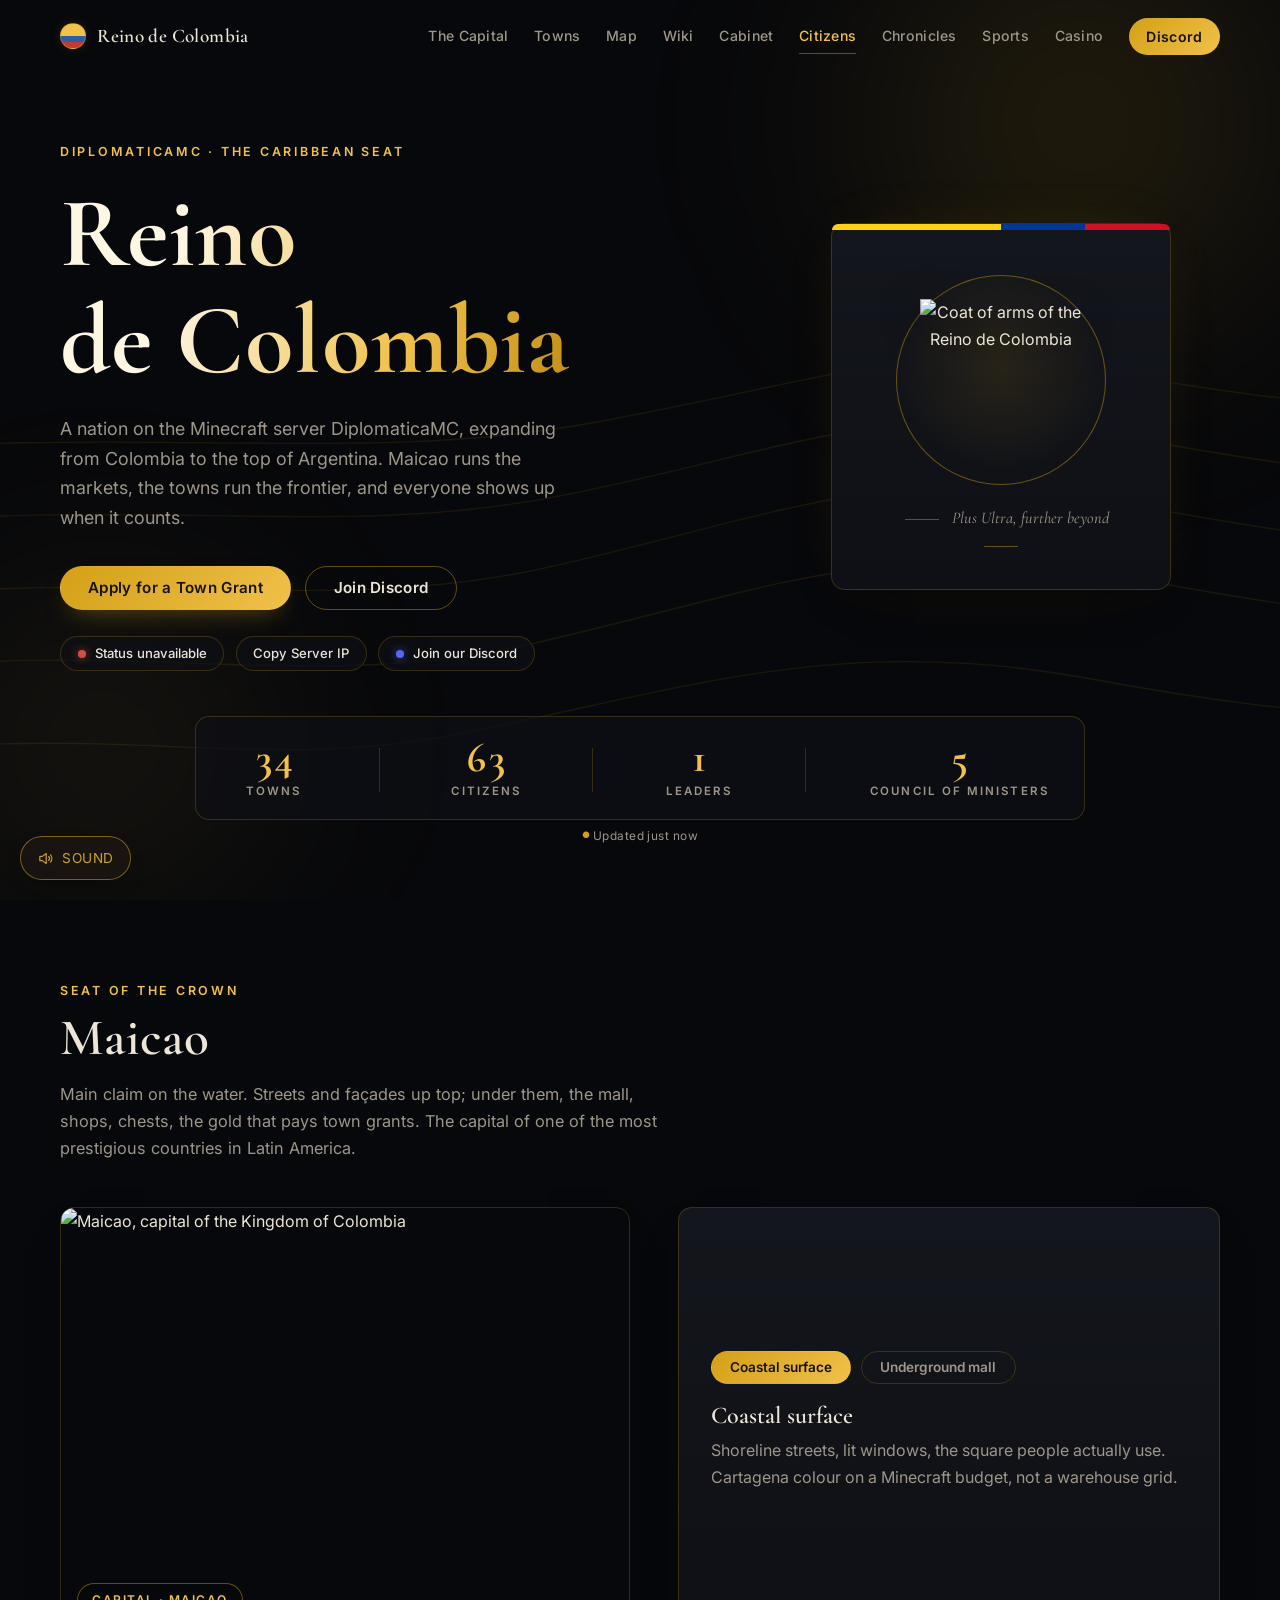
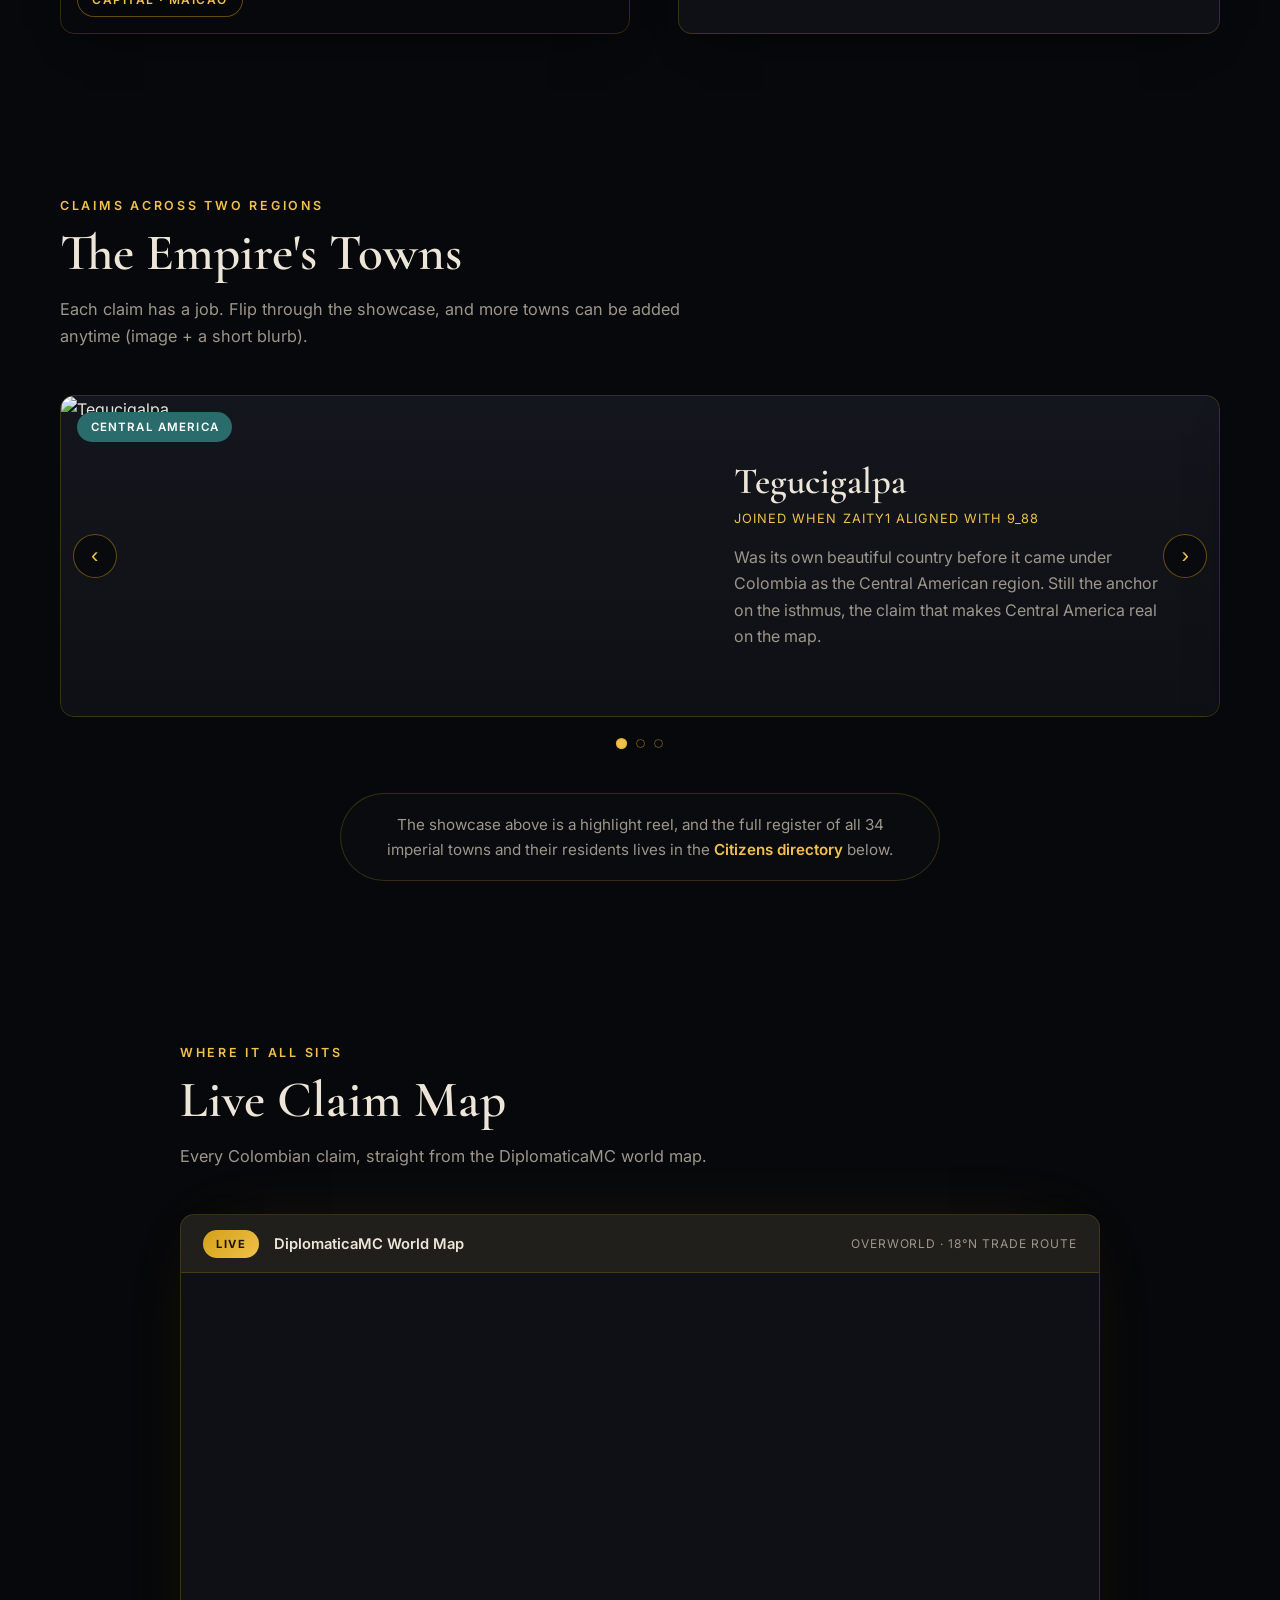
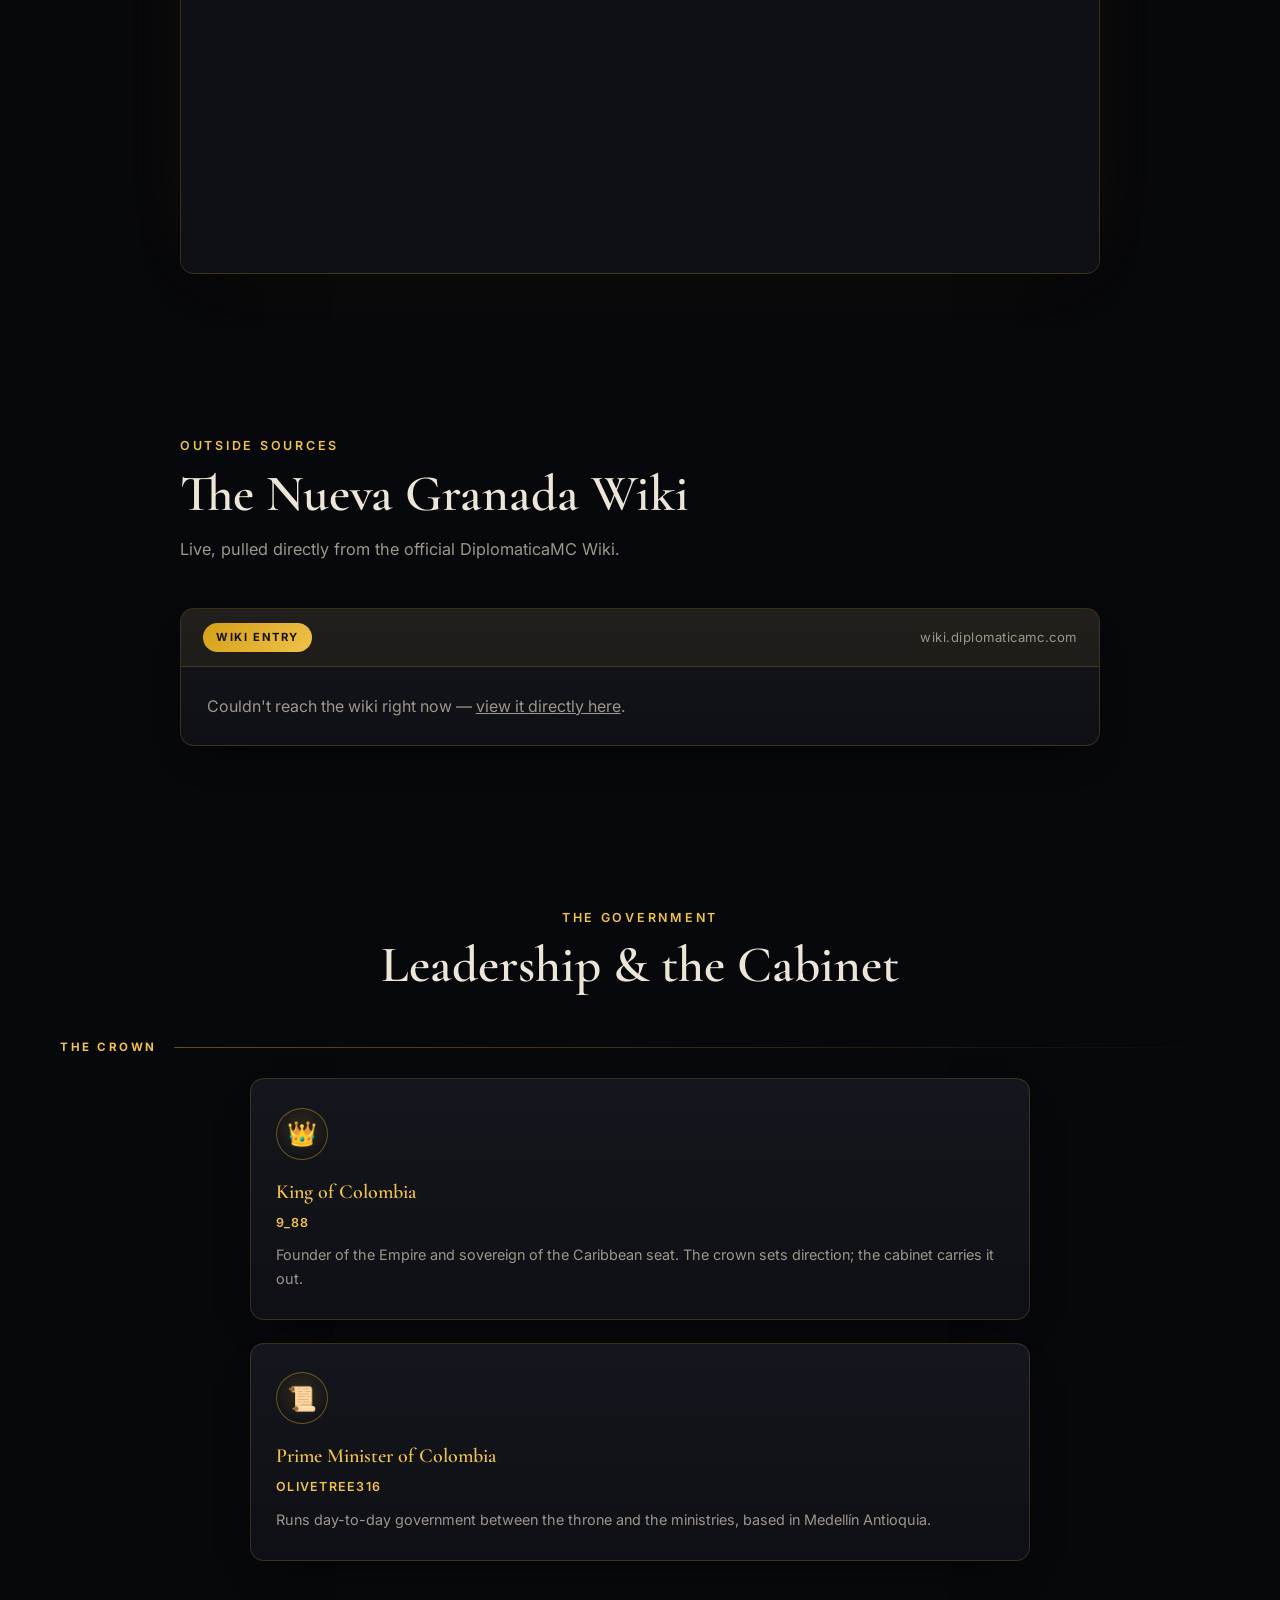
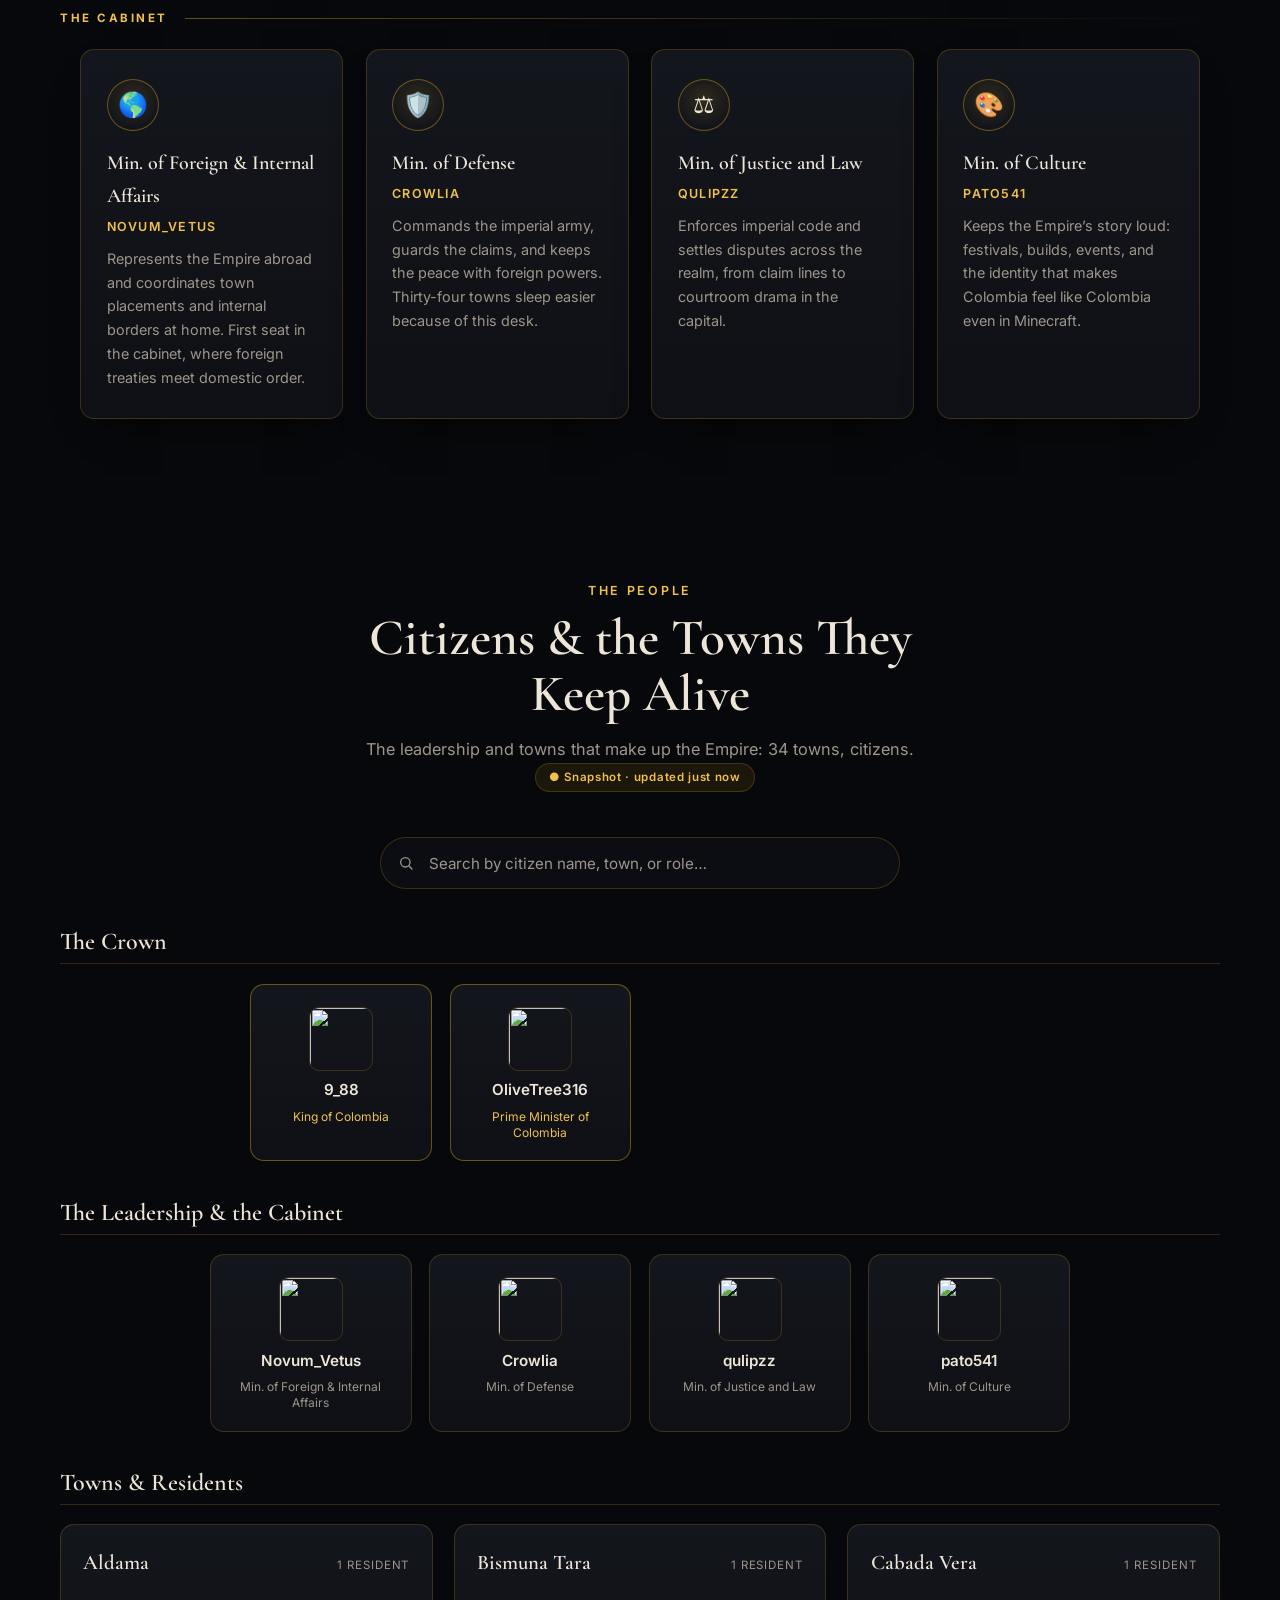
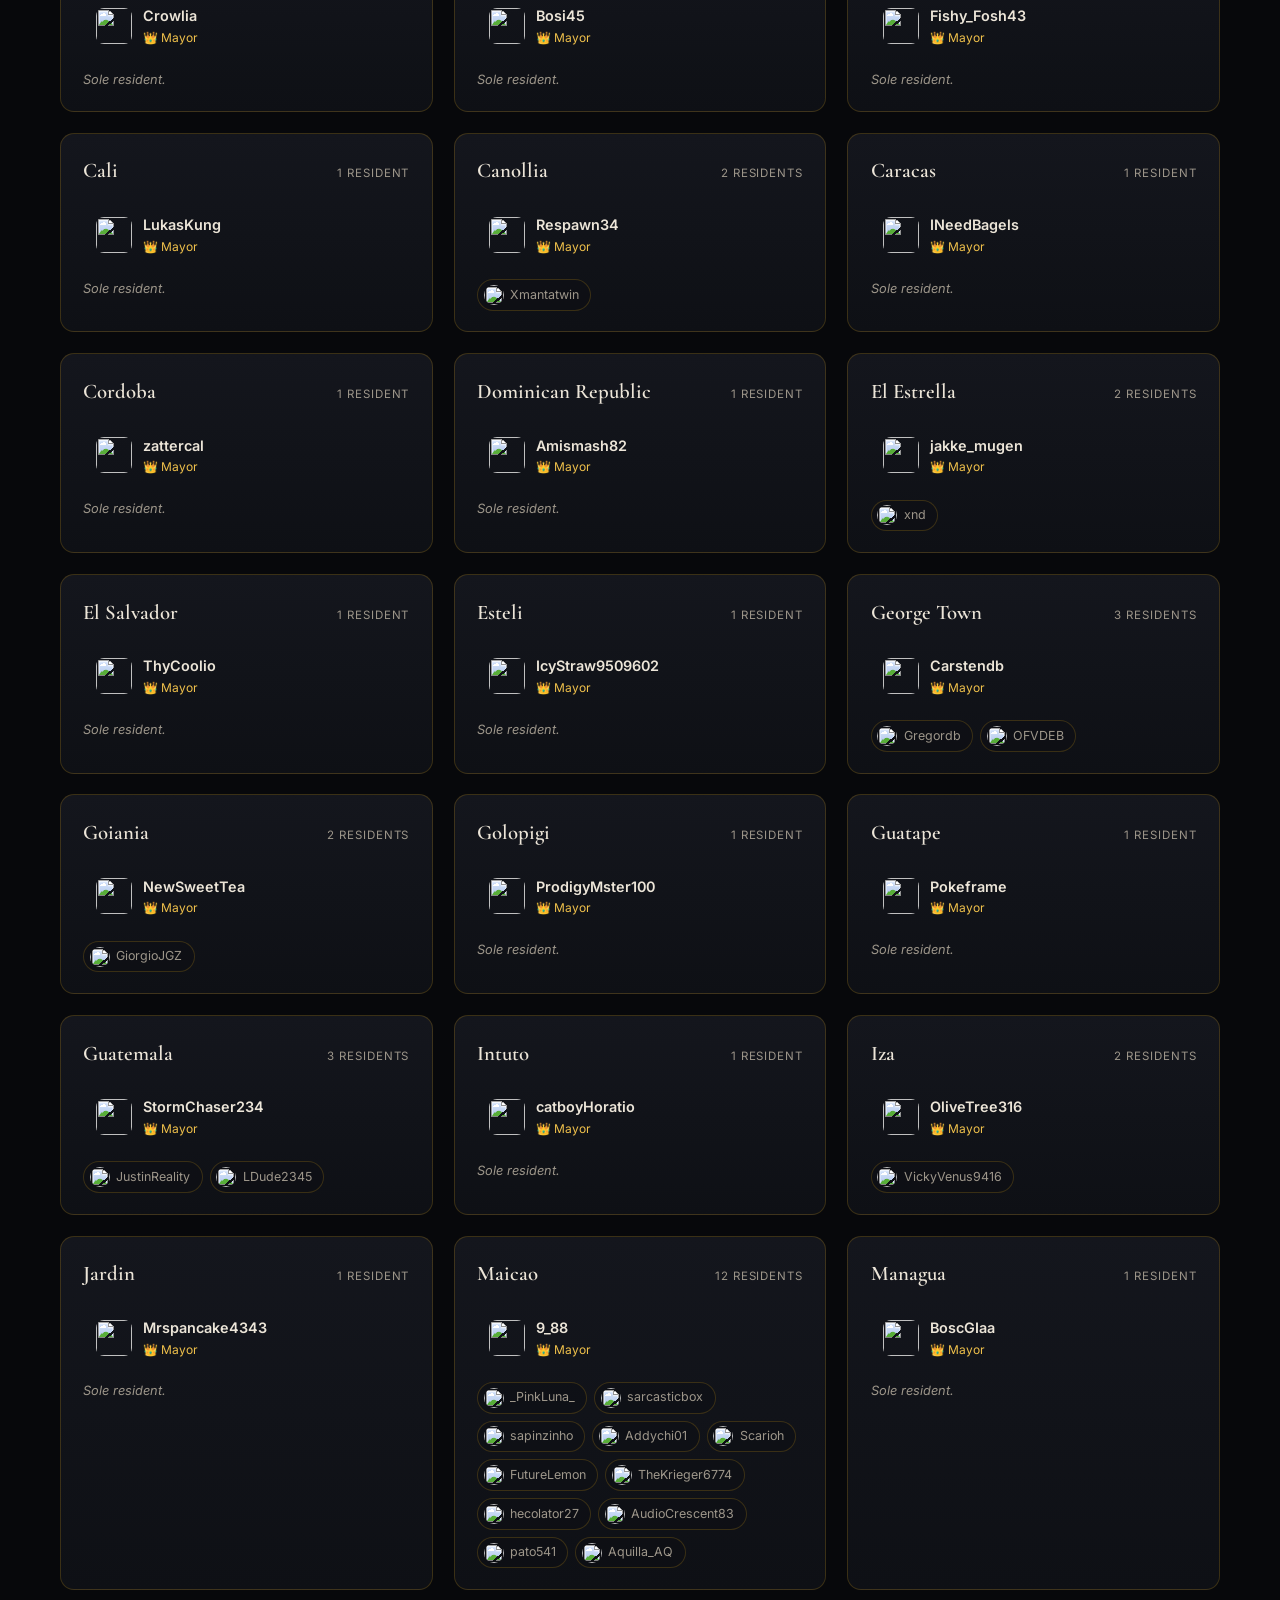
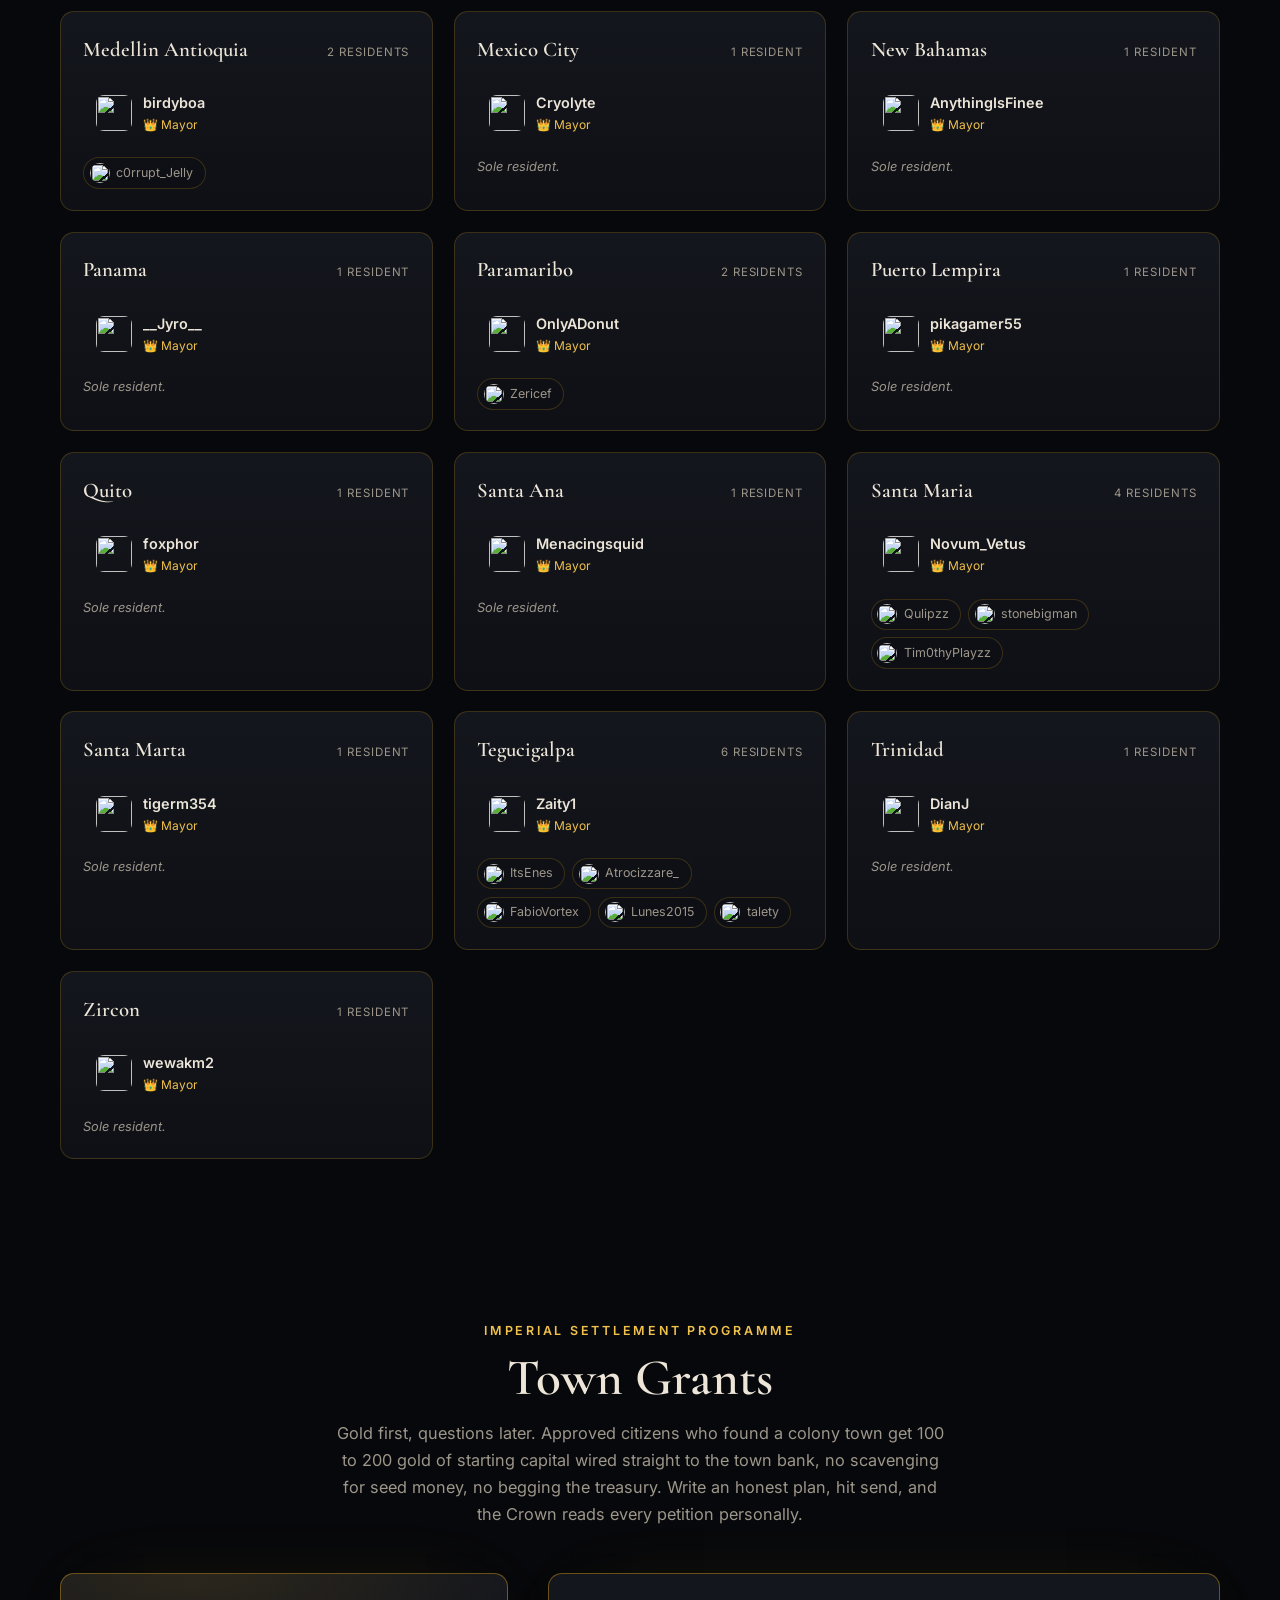
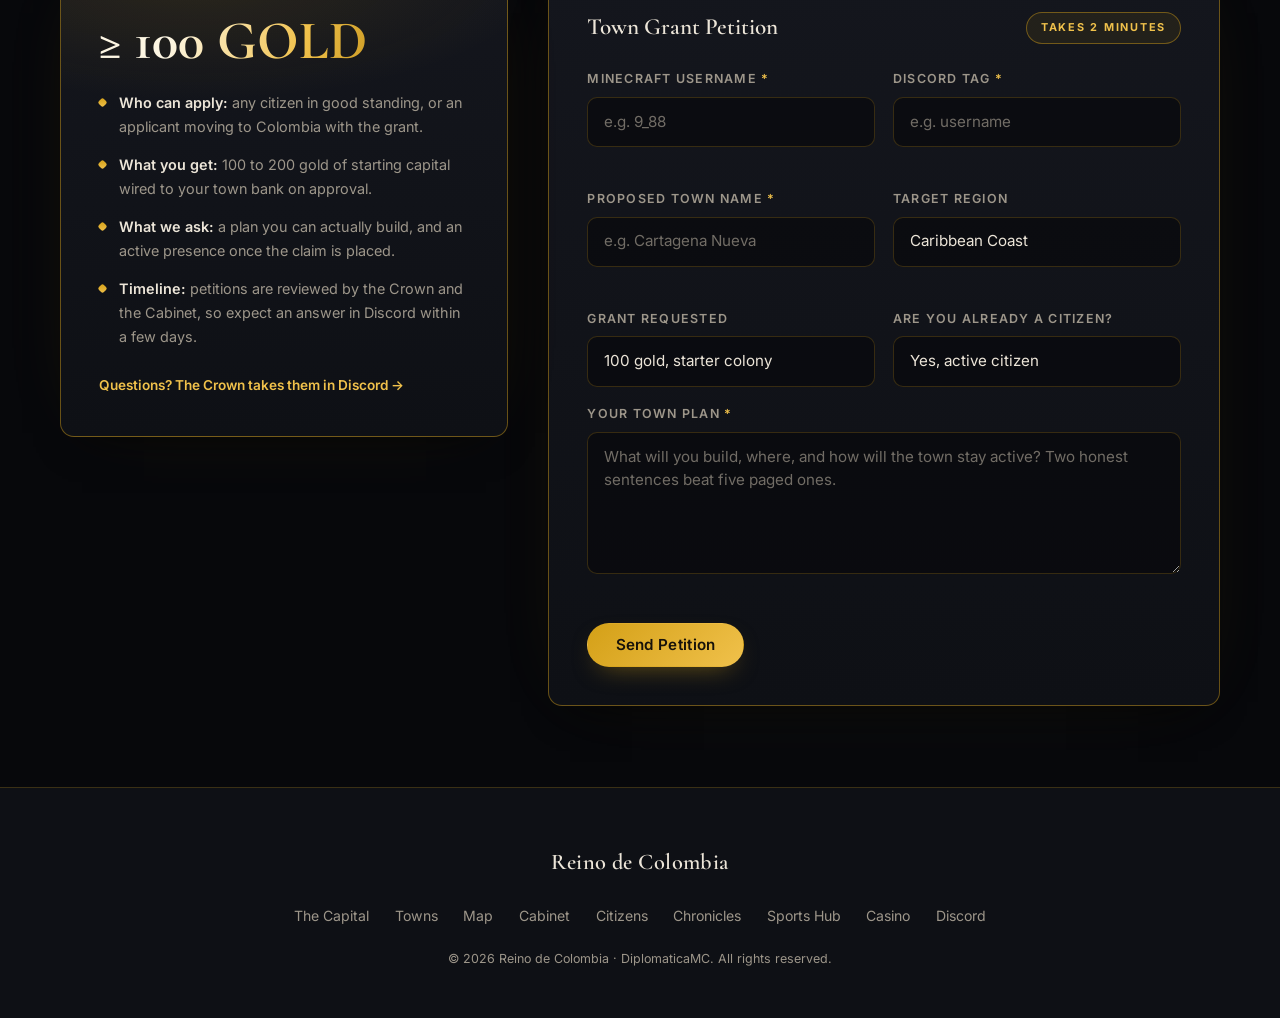
==== index.html @ bb18b2ba "Merge pull request #1 from ueqqq/fix-live-data-sync-d4ce4 Fix live data sync d4ce4" ====
<!DOCTYPE html>
<html lang="en">
<head>
  <meta charset="UTF-8">
  <meta name="viewport" content="width=device-width, initial-scale=1.0">
  <title>Reino de Colombia | DiplomaticaMC</title>
  <meta name="description" content="Reino de Colombia on DiplomaticaMC. Capital at Maicao. Expanding from Colombia to the top of Argentina. Built by people who actually log on.">

  <!-- Link preview: Open Graph + Twitter -->
  <meta property="og:title" content="Reino de Colombia | DiplomaticaMC">
  <meta property="og:description" content="Reino de Colombia on DiplomaticaMC. Capital at Maicao. Expanding from Colombia to the top of Argentina. Built by people who actually log on.">
  <meta property="og:type" content="website">
  <!-- og:url is intentionally absent: Discord caches link previews keyed on this URL,
       so the previous (bad) preview stuck even after the description was fixed.
       Dropping it and adding a cache-buster below forces a fresh fetch. -->
  <meta property="og:image" content="https://colombiadmc.site/assets/escudo.png?v=20261014">
  <meta property="og:image:alt" content="Flag and coat of arms of Colombia">
  <meta property="og:site_name" content="Reino de Colombia">
  <meta name="twitter:card" content="summary_large_image">
  <meta name="twitter:title" content="Reino de Colombia | DiplomaticaMC">
  <meta name="twitter:description" content="Reino de Colombia on DiplomaticaMC. Capital at Maicao. Expanding from Colombia to the top of Argentina. Built by people who actually log on.">
  <meta name="twitter:image" content="https://colombiadmc.site/assets/escudo.png?v=20261014">
  <meta name="twitter:image:alt" content="Flag and coat of arms of Colombia">

  <!-- Robots meta with max-image-preview lets crawlers keep the large preview fresh -->
  <meta name="robots" content="index, follow, max-image-preview:large">

  <!-- Fonts: elegant serif for headings, clean sans for body -->
  <link rel="preconnect" href="https://fonts.googleapis.com">
  <link rel="preconnect" href="https://fonts.gstatic.com" crossorigin>
  <link href="https://fonts.googleapis.com/css2?family=Cormorant+Garamond:wght@500;600;700&family=Inter:wght@400;500;600&display=swap" rel="stylesheet">

  <link rel="stylesheet" href="css/main.css">

  <!-- Favicon (same mark as every other page of the site) -->
  <link rel="icon" type="image/x-icon" href="85a75eff-17b3-45b3-9636-bbbb34f43c23-removebg-preview.png">
  <link rel="apple-touch-icon" href="85a75eff-17b3-45b3-9636-bbbb34f43c23-removebg-preview.png">
  <script src="/assets/js/sound-system.js"></script>
</head>
<body class="page-home">

  <!-- Skip link: keyboard users first -->
  <a class="skip-link" href="#hero">Skip to content</a>

  <!-- Top nav (minimal shell now, completed with the rest of the build) -->
  <header class="site-header" id="siteHeader">
    <div class="container header-inner">
      <a class="brand" href="./">
        <span class="brand-crest" aria-hidden="true"></span>
        <span class="brand-name">Reino de&nbsp;Colombia</span>
      </a>
      <nav class="site-nav" id="siteNav" aria-label="Primary">
        <a href="#capital">The Capital</a>
        <a href="#towns">Towns</a>
        <a href="#map">Map</a>
        <a href="#wiki">Wiki</a>
        <a href="#cabinet">Cabinet</a>
        <a href="#citizens">Citizens</a>
        <a href="history.html">Chronicles</a>
        <a href="sports.html">Sports</a>
        <a href="casino.html">Casino</a>
        <a class="nav-pill" href="https://discord.gg/YUyHgnpXwj" target="_blank" rel="noopener">Discord</a>
      </nav>
      <button class="nav-toggle" id="navToggle" aria-label="Toggle menu" aria-controls="siteNav" aria-expanded="false">
        <span></span><span></span><span></span>
      </button>
    </div>
  </header>
  <div class="nav-scrim" id="navScrim" aria-hidden="true"></div>

  <main>

    <!-- ============================================================
         1. HERO
         Nation name, tagline, live stats, calls to action, crest.
         Stats come from data/live.json (roster sync) and fall back
         to data/roster.snapshot.json, never "0", never endless
         "loading…".
         ============================================================ -->
    <section class="hero" id="hero">
      <!-- Atmosphere layers: gold light + faint Andean contour lines -->
      <div class="hero-atmos" aria-hidden="true">
        <div class="glow glow-a"></div>
        <div class="glow glow-b"></div>
        <svg class="contours" viewBox="0 0 1440 810" preserveAspectRatio="xMidYMax slice" fill="none">
          <path d="M-40 690C220 640 360 700 560 660s340-90 560-50 300 40 400 10"/>
          <path d="M-40 620C200 560 400 630 620 580s320-100 540-60 280 44 380 20"/>
          <path d="M-40 550C240 500 420 560 640 510s300-96 520-56 260 40 360 18"/>
          <path d="M-40 480C260 440 440 490 660 444s290-88 500-50 250 36 340 16"/>
          <path d="M-40 410C280 380 460 420 680 380s280-76 480-42 240 30 320 14"/>
        </svg>
      </div>

      <div class="container hero-grid">
        <div class="hero-copy reveal is-in">
          <p class="kicker hero-item hero-item-kicker">DiplomaticaMC &middot; The Caribbean Seat</p>
          <h1 class="hero-title hero-item hero-item-title">Reino de&nbsp;Colombia</h1>
          <p class="hero-tagline hero-item hero-item-tagline">
            A nation on the Minecraft server DiplomaticaMC, expanding from
            Colombia to the top of Argentina. Maicao runs the markets,
            the towns run the frontier, and everyone shows up when it counts.
          </p>

          <div class="hero-actions hero-item hero-item-actions">
            <a class="btn btn-gold" href="#grants">Apply for a Town Grant</a>
            <a class="btn btn-ghost" href="https://discord.gg/YUyHgnpXwj"
               target="_blank" rel="noopener">Join Discord</a>
          </div>

          <!-- Live status bar: server, copy IP, Discord -->
          <div class="live-bar hero-item hero-item-livebar reveal is-in" aria-label="Live server status">
            <span class="status-pill">
              <span class="status-dot" id="serverStatusDot"></span>
              <span id="serverStatusText">Checking server status&hellip;</span>
            </span>
            <button class="copy-ip-btn" id="copyIpBtn" type="button"
                    aria-label="Copy server IP to clipboard">
              <span id="copyIpLabel">Copy Server IP</span>
            </button>
            <a class="status-pill" href="https://discord.gg/YUyHgnpXwj"
               target="_blank" rel="noopener">
              <span class="status-dot discord"></span>
              <span id="discordStatusText">Loading Discord&hellip;</span>
            </a>
          </div>
        </div>

        <!-- Crest panel: flag band + full coat of arms -->
        <div class="crest-panel hero-item hero-item-crest reveal is-in" aria-label="Flag and coat of arms of Colombia">
          <div class="flag-band" aria-hidden="true">
            <span class="flag-yellow"></span>
            <span class="flag-blue"></span>
            <span class="flag-red"></span>
          </div>
          <div class="crest-frame">
            <img class="crest-img"
                 src="assets/escudo.png"
                 alt="Coat of arms of the Reino de Colombia"
                 width="260" height="260"
                 onerror="this.onerror=null;this.src='https://upload.wikimedia.org/wikipedia/commons/6/69/Coat_of_arms_of_Colombia.svg'">
          </div>
          <p class="crest-caption">Plus Ultra, further beyond</p>
        </div>
      </div>

      <!-- Live stats strip -->
      <div class="container">
        <div class="stat-strip hero-item hero-item-stats reveal is-in" data-live-stats aria-live="polite">
          <div class="stat">
            <span class="stat-value" data-stat="towns"></span>
            <span class="stat-label">Towns</span>
          </div>
          <div class="stat-divider" aria-hidden="true"></div>
          <div class="stat">
            <span class="stat-value" data-stat="citizens"></span>
            <span class="stat-label">Citizens</span>
          </div>
          <div class="stat-divider" aria-hidden="true"></div>
          <div class="stat">
            <span class="stat-value" data-stat="leaders">2</span>
            <span class="stat-label">Leaders</span>
          </div>
          <div class="stat-divider" aria-hidden="true"></div>
          <div class="stat">
            <span class="stat-value" data-stat="council">5</span>
            <span class="stat-label">Council of Ministers</span>
          </div>
          <p class="stat-updated" data-stat-updated></p>
        </div>
      </div>
    </section>

    <!-- ============================================================
         2. THE CAPITAL: Maicao, split feature panel
         ============================================================ -->
    <section class="section capital-section reveal" id="capital">
      <div class="container">
        <div class="section-head">
          <p class="kicker">Seat of the Crown</p>
          <h2 class="section-title">Maicao</h2>
          <p class="section-desc">
            Main claim on the water. Streets and fa&ccedil;ades up top; under them,
            the mall, shops, chests, the gold that pays town grants. The
            capital of one of the most prestigious countries in Latin America.
          </p>
        </div>

        <div class="capital-split">
          <figure class="capital-media">
            <img src="2026-05-23_17.30.55.webp" loading="lazy" decoding="async"
                 alt="Maicao, capital of the Kingdom of Colombia">
            <figcaption class="capital-badge">Capital &middot; Maicao</figcaption>
          </figure>

          <div class="capital-body">
            <div class="district-tabs" role="tablist" aria-label="Maicao districts">
              <button type="button" class="district-tab active" data-panel="coast" role="tab" aria-selected="true">Coastal surface</button>
              <button type="button" class="district-tab" data-panel="mall" role="tab" aria-selected="false">Underground mall</button>
            </div>
            <div id="panel-coast" class="district-panel active">
              <h3>Coastal surface</h3>
              <p>Shoreline streets, lit windows, the square people actually use. Cartagena colour on a Minecraft budget, not a warehouse grid.</p>
            </div>
            <div id="panel-mall" class="district-panel">
              <h3>Underground mall</h3>
              <p>Down the stairs: player shops and storage. Rare gear, daily trade, and the treasury that keeps the Empire running.</p>
            </div>
          </div>
        </div>
      </div>
    </section>

    <!-- ============================================================
         3. TOWNS: brochure carousel + featured town cards
         ============================================================ -->
    <section class="section towns-section reveal" id="towns">
      <div class="container">
        <div class="section-head">
          <p class="kicker">Claims Across Two Regions</p>
          <h2 class="section-title">The Empire's Towns</h2>
          <p class="section-desc">Each claim has a job. Flip through the showcase, and more towns can be added anytime (image + a short blurb).</p>
        </div>

        <div class="brochure" id="townBrochure" tabindex="0" aria-label="Town showcase carousel">
          <button type="button" class="brochure-nav brochure-prev" id="brochurePrev" aria-label="Previous town">&#8249;</button>
          <div class="brochure-viewport">
            <div class="brochure-track" id="brochureTrack">
              <!-- ADD A TOWN: copy one <article class="brochure-slide"> block, change image src, tag, title, meta, paragraph. Add a matching dot button below. -->
              <article class="brochure-slide" data-town="tegucigalpa">
                <div class="brochure-shot">
                  <img src="2026-07-03_20.59.29.webp" alt="Tegucigalpa" loading="lazy" decoding="async">
                  <span class="brochure-tag tag-central">Central America</span>
                </div>
                <div class="brochure-copy">
                  <h3>Tegucigalpa</h3>
                  <p class="brochure-meta">Joined when Zaity1 aligned with 9_88</p>
                  <p>Was its own beautiful country before it came under Colombia as the Central American region. Still the anchor on the isthmus, the claim that makes Central America real on the map.</p>
                </div>
              </article>

              <article class="brochure-slide" data-town="salento">
                <div class="brochure-shot">
                  <img src="2026-07-03_21.15.17.webp" alt="Salento" loading="lazy" decoding="async">
                  <span class="brochure-tag tag-colombia">Colombian Region</span>
                </div>
                <div class="brochure-copy">
                  <h3>Salento</h3>
                  <p class="brochure-meta">Inland &middot; wax-palm country energy</p>
                  <p>Bright fa&ccedil;ades, timber trim, the Cocora mood without the tourist bus. Built to be looked at, screenshot bait on purpose.</p>
                </div>
              </article>

              <article class="brochure-slide" data-town="new-bahamas">
                <div class="brochure-shot">
                  <img src="image_2026-09-13_014300746.png" alt="New Bahamas" loading="lazy" decoding="async">
                  <span class="brochure-tag tag-caribbean">Caribbean</span>
                </div>
                <div class="brochure-copy">
                  <h3>New Bahamas</h3>
                  <p class="brochure-meta">Caribbean island town made by 9_88 before he moved to Colombia</p>
                  <p>A Caribbean island that represents its region beautifully, a port town with British colonial architecture, just like the real Bahamas.</p>
                </div>
              </article>
            </div>
          </div>
          <button type="button" class="brochure-nav brochure-next" id="brochureNext" aria-label="Next town">&#8250;</button>
        </div>

        <div class="brochure-dots" id="brochureDots" role="tablist" aria-label="Town slides">
          <button type="button" class="brochure-dot active" data-i="0" aria-label="Tegucigalpa"></button>
          <button type="button" class="brochure-dot" data-i="1" aria-label="Salento"></button>
          <button type="button" class="brochure-dot" data-i="2" aria-label="New Bahamas"></button>
        </div>

        <!-- One classy bridge into the full directory (small card grid removed) -->
        <p class="towns-footnote">
          The showcase above is a highlight reel, and the full register of all
          <span data-stat="towns"></span> imperial towns and their residents
          lives in the <a href="#citizens">Citizens directory</a> below.
        </p>
      </div>
    </section>

    <!-- ============================================================
         4. LIVE CLAIM MAP
         ============================================================ -->
    <section class="section map-section reveal" id="map">
      <div class="container narrow">
        <div class="section-head">
          <p class="kicker">Where It All Sits</p>
          <h2 class="section-title">Live Claim Map</h2>
          <p class="section-desc">Every Colombian claim, straight from the DiplomaticaMC world map.</p>
        </div>
        <div class="map-frame">
          <div class="map-frame-head">
            <span class="wtag">Live</span>
            <span class="map-frame-title">DiplomaticaMC World Map</span>
            <span class="map-frame-coords">Overworld &middot; 18&deg;N trade route</span>
          </div>
          <div class="map-box">
            <iframe src="https://map.diplomaticamc.com/?worldname=minecraft_overworld&amp;mapname=surface&amp;zoom=1&amp;x=-17560&amp;z=-2824"
                    width="100%" height="600" frameborder="0" loading="lazy" allowfullscreen
                    title="Interactive claim map"></iframe>
          </div>
        </div>
      </div>
    </section>

    <!-- ============================================================
         5. WIDGET: official DMC wiki entry (loads on scroll)
         ============================================================ -->
    <section class="section wiki-section reveal" id="wiki">
      <div class="container narrow">
        <div class="section-head">
          <p class="kicker">Outside Sources</p>
          <h2 class="section-title">The Nueva Granada Wiki</h2>
          <p class="section-desc">Live, pulled directly from the official DiplomaticaMC Wiki.</p>
        </div>
        <div class="wiki-widget">
          <div class="wiki-widget-head">
            <span class="wtag">Wiki Entry</span>
            <span class="wlogo">wiki.diplomaticamc.com</span>
          </div>
          <div class="wiki-widget-body" id="wikiWidgetBody">
            <p class="muted">Loading&hellip;</p>
          </div>
        </div>
      </div>
    </section>

    <!-- ============================================================
         6. CABINET
         ============================================================ -->
    <section class="section cabinet-section reveal" id="cabinet">
      <div class="container">
        <div class="section-head centered">
          <p class="kicker">The Government</p>
          <h2 class="section-title">Leadership &amp; the Cabinet</h2>
        </div>

        <div class="cabinet-tier">
          <span class="tier-label">The Crown</span><span class="tier-rule" aria-hidden="true"></span>
        </div>
        <div class="cabinet-grid">
          <div class="gov-pill gov-pill-crown reveal" data-jump="9_88">
            <div class="medallion" aria-hidden="true">&#128081;</div>
            <h4>King of Colombia</h4>
            <p class="minister-name">9_88</p>
            <p>Founder of the Empire and sovereign of the Caribbean seat. The crown sets direction; the cabinet carries it out.</p>
          </div>
          <div class="gov-pill gov-pill-crown reveal" data-jump="OliveTree316">
            <div class="medallion" aria-hidden="true">&#128220;</div>
            <h4>Prime Minister of Colombia</h4>
            <p class="minister-name">OliveTree316</p>
            <p>Runs day-to-day government between the throne and the ministries, based in Medell&iacute;n Antioquia.</p>
          </div>
        </div>

        <div class="cabinet-tier">
          <span class="tier-label">The Cabinet</span><span class="tier-rule" aria-hidden="true"></span>
        </div>
        <div class="cabinet-grid cabinet-grid-ministers">
          <div class="gov-pill gov-pill-senior reveal" data-jump="Novum_Vetus">
            <div class="medallion" aria-hidden="true">&#127758;</div>
            <h4>Min. of Foreign &amp; Internal Affairs</h4>
            <p class="minister-name">Novum_Vetus</p>
            <p>Represents the Empire abroad and coordinates town placements and internal borders at home. First seat in the cabinet, where foreign treaties meet domestic order.</p>
          </div>
          <div class="gov-pill gov-pill-senior reveal" data-jump="Crowlia">
            <div class="medallion" aria-hidden="true">&#128737;&#65039;</div>
            <h4>Min. of Defense</h4>
            <p class="minister-name">Crowlia</p>
            <p>Commands the imperial army, guards the claims, and keeps the peace with foreign powers. Thirty-four towns sleep easier because of this desk.</p>
          </div>
          <div class="gov-pill reveal" data-jump="qulipzz">
            <div class="medallion" aria-hidden="true">&#9878;&#65039;</div>
            <h4>Min. of Justice and Law</h4>
            <p class="minister-name">qulipzz</p>
            <p>Enforces imperial code and settles disputes across the realm, from claim lines to courtroom drama in the capital.</p>
          </div>
          <div class="gov-pill reveal" data-jump="pato541">
            <div class="medallion" aria-hidden="true">&#127912;</div>
            <h4>Min. of Culture</h4>
            <p class="minister-name">pato541</p>
            <p>Keeps the Empire&rsquo;s story loud: festivals, builds, events, and the identity that makes Colombia feel like Colombia even in Minecraft.</p>
          </div>
        </div>
      </div>
    </section>

    <!-- ============================================================
         7. CITIZENS: live roster directory with search
         ============================================================ -->
    <section class="section citizens-section reveal" id="citizens">
      <div class="container">
        <div class="section-head centered">
          <p class="kicker">The People</p>
          <h2 class="section-title">Citizens &amp; the Towns They Keep Alive</h2>
          <p class="section-desc">
            The leadership and towns that make up the Empire:
            <span data-stat="towns"></span> towns,
            <span data-stat="citizens"></span> citizens.
            <span class="roster-live-badge" id="rosterLiveBadge">Syncing&hellip;</span>
          </p>
        </div>

        <div class="roster-toolbar">
          <div class="roster-search-wrap">
            <svg class="roster-search-icon" width="16" height="16" viewBox="0 0 24 24" fill="none"
                 stroke="currentColor" stroke-width="2" stroke-linecap="round" aria-hidden="true">
              <circle cx="11" cy="11" r="7"></circle><line x1="21" y1="21" x2="16.5" y2="16.5"></line>
            </svg>
            <label for="citizenSearch" class="sr-only">Search citizens or towns by name or role</label>
            <input type="text" id="citizenSearch" class="roster-search"
                   placeholder="Search by citizen name, town, or role&hellip;" autocomplete="off">
            <button type="button" class="roster-clear" id="rosterClear" aria-label="Clear search">&#10005;</button>
          </div>
        </div>

        <h3 class="roster-subhead">The Crown</h3>
        <div class="leader-grid leader-grid-crown" id="leaderGridCrown"></div>

        <h3 class="roster-subhead">The Leadership &amp; the Cabinet</h3>
        <div class="leader-grid leader-grid-cabinet" id="leaderGridCabinet"></div>

        <h3 class="roster-subhead">Towns &amp; Residents</h3>
        <div class="towns-roster-grid" id="townsGrid"></div>
        <p class="roster-empty" id="rosterEmpty">No citizens or towns match &quot;<span id="rosterEmptyQuery"></span>&quot;.</p>
      </div>
    </section>

    <!-- ============================================================
         8. GRANTS: real application form (posts to a Discord
         webhook when one is configured in js/config.js; otherwise
         validates, copies the application and hands off to Discord).
         ============================================================ -->
    <section class="section grants-section reveal" id="grants">
      <div class="container">
        <div class="section-head centered">
          <p class="kicker">Imperial Settlement Programme</p>
          <h2 class="section-title">Town Grants</h2>
          <p class="section-desc">
            Gold first, questions later. Approved citizens who found a colony town get
            100 to 200 gold of starting capital wired straight to the town bank, no scavenging
            for seed money, no begging the treasury. Write an honest plan, hit send, and the
            Crown reads every petition personally.
          </p>
        </div>

        <div class="grant-grid">
          <aside class="grant-terms">
            <p class="grant-amount">&ge; 100 GOLD</p>
            <ul class="grant-list">
              <li><strong>Who can apply:</strong> any citizen in good standing, or an applicant moving to Colombia with the grant.</li>
              <li><strong>What you get:</strong> 100 to 200 gold of starting capital wired to your town bank on approval.</li>
              <li><strong>What we ask:</strong> a plan you can actually build, and an active presence once the claim is placed.</li>
              <li><strong>Timeline:</strong> petitions are reviewed by the Crown and the Cabinet, so expect an answer in Discord within a few days.</li>
            </ul>
            <a class="town-link" href="https://discord.gg/YUyHgnpXwj" target="_blank" rel="noopener">Questions? The Crown takes them in Discord &rarr;</a>
          </aside>

          <form class="grant-form card-premium" id="grantForm" novalidate>
            <div class="grant-form-title">
              <h3>Town Grant Petition</h3>
              <span class="grant-step-badge">Takes 2 minutes</span>
            </div>
            <div class="field-row">
              <div class="field">
                <label for="gMinecraft">Minecraft username <span class="req">*</span></label>
                <input type="text" id="gMinecraft" name="minecraft" required maxlength="40"
                       placeholder="e.g. 9_88" autocomplete="off">
                <p class="field-error" data-error-for="gMinecraft"></p>
              </div>
              <div class="field">
                <label for="gDiscord">Discord tag <span class="req">*</span></label>
                <input type="text" id="gDiscord" name="discord" required maxlength="60"
                       placeholder="e.g. username" autocomplete="off">
                <p class="field-error" data-error-for="gDiscord"></p>
              </div>
            </div>

            <div class="field-row">
              <div class="field">
                <label for="gTown">Proposed town name <span class="req">*</span></label>
                <input type="text" id="gTown" name="town" required maxlength="40"
                       placeholder="e.g. Cartagena Nueva" autocomplete="off">
                <p class="field-error" data-error-for="gTown"></p>
              </div>
              <div class="field">
                <label for="gRegion">Target region</label>
                <select id="gRegion" name="region">
                  <option value="Caribbean Coast">Caribbean Coast</option>
                  <option value="Colombian heartland">Colombian heartland</option>
                  <option value="Central America">Central America</option>
                  <option value="South America / Andes">South America / Andes</option>
                  <option value="Wherever the Crown sees fit">Wherever the Crown sees fit</option>
                </select>
              </div>
            </div>

            <div class="field-row">
              <div class="field field-half">
                <label for="gAmount">Grant requested</label>
                <select id="gAmount" name="amount">
                  <option value="100 gold">100 gold, starter colony</option>
                  <option value="150 gold">150 gold, established plan</option>
                  <option value="200 gold">200 gold, ambitious build</option>
                </select>
              </div>
              <div class="field field-half">
                <label for="gStatus">Are you already a citizen?</label>
                <select id="gStatus" name="status">
                  <option value="Yes, active citizen">Yes, active citizen</option>
                  <option value="New, joining with this grant">New, joining with this grant</option>
                  <option value="Returning player">Returning player</option>
                </select>
              </div>
            </div>

            <div class="field">
              <label for="gPlan">Your town plan <span class="req">*</span></label>
              <textarea id="gPlan" name="plan" rows="5" required minlength="30" maxlength="1200"
                        placeholder="What will you build, where, and how will the town stay active? Two honest sentences beat five paged ones."></textarea>
              <p class="field-error" data-error-for="gPlan"></p>
            </div>

            <div class="grant-form-actions">
              <button type="submit" class="btn btn-gold" id="grantSubmitBtn">Send Petition</button>
              <p class="grant-form-note" aria-live="polite" id="grantFormNote"></p>
            </div>
          </form>

          <div class="grant-success card-premium" id="grantSuccess" hidden>
            <div class="grant-success-mark" aria-hidden="true">&#10003;</div>
            <h3>Petition recorded</h3>
            <p id="grantSuccessText">The Crown has your application.</p>
            <div class="grant-success-actions">
              <button type="button" class="btn btn-ghost" id="grantCopyBtn">Copy application</button>
              <a class="btn btn-gold" href="https://discord.gg/YUyHgnpXwj" target="_blank" rel="noopener">Post it in Discord</a>
            </div>
            <button type="button" class="grant-again" id="grantAgainBtn">&larr; Submit another petition</button>
          </div>
        </div>
      </div>
    </section>

  </main>

  <!-- ============================================================
       FOOTER
       ============================================================ -->
  <footer class="site-footer">
    <div class="container footer-inner">
      <p class="brand-name footer-brand">Reino de&nbsp;Colombia</p>
      <nav class="footer-nav" aria-label="Footer">
        <a href="#capital">The Capital</a>
        <a href="#towns">Towns</a>
        <a href="#map">Map</a>
        <a href="#cabinet">Cabinet</a>
        <a href="#citizens">Citizens</a>
        <a href="history.html">Chronicles</a>
        <a href="sports.html">Sports Hub</a>
        <a href="casino.html">Casino</a>
        <a href="https://discord.gg/YUyHgnpXwj" target="_blank" rel="noopener">Discord</a>
      </nav>
      <p class="footer-copy">&copy; 2026 Reino de Colombia &middot; DiplomaticaMC. All rights reserved.</p>
    </div>
  </footer>

  <button class="back-to-top" id="backToTop" aria-label="Back to top">&uarr;</button>

  <!-- Profile modal (opens from any citizen card / resident chip) -->
  <div class="profile-overlay" id="profileOverlay" role="dialog" aria-modal="true" aria-labelledby="pName">
    <div class="profile-modal">
      <div class="profile-head">
        <button class="profile-close" id="profileClose" type="button" aria-label="Close profile">&#10005;</button>
        <img id="pImg" src="" alt="">
        <div class="p-name" id="pName"></div>
        <div class="p-role" id="pRole"></div>
      </div>
      <div class="profile-body">
        <p class="p-bio" id="pBio"></p>
        <div class="profile-facts">
          <div class="fact"><div class="fk">Town</div><div class="fv" id="pTown"></div></div>
          <div class="fact"><div class="fk">Joined</div><div class="fv" id="pJoined"></div></div>
        </div>
        <p class="profile-unverified">Profile info added by Crown staff, not yet self-verified by the player.</p>
      </div>
    </div>
  </div>

  <!-- Toast -->
  <div class="toast" id="toast" role="status" aria-live="polite"></div>

  <script src="js/config.js"></script>
  <script src="js/live-data.js"></script>
  <script src="js/sections.js"></script>
  <script src="js/main.js"></script>
  <script src="js/sound.js" defer></script>
</body>
</html>
---- css/main.css ----
/* ==========================================================================
   Reino de Colombia — DiplomaticaMC rebuild
   Design tokens + shared components + Hero
   Order: tokens → reset/base → layout helpers → buttons → header → hero
   Later sections append below in the same order as the markup.
   ========================================================================== */

/* ---------- 1. Tokens ---------------------------------------------------- */
:root {
  /* Surfaces */
  --bg: #07080b;
  --surface: #0e1015;
  --surface-raised: #14161d;

  /* Gold */
  --gold: #d4a017;
  --gold-bright: #f0c14b;
  --gold-line: rgba(212, 160, 23, 0.22);
  --gold-line-strong: rgba(212, 160, 23, 0.45);
  --gold-glow: rgba(212, 160, 23, 0.14);

  /* Text */
  --text: #ece5d8;
  --text-muted: #9d968a;

  /* Type */
  --font-serif: "Cormorant Garamond", Georgia, "Times New Roman", serif;
  --font-sans: "Inter", system-ui, -apple-system, "Segoe UI", sans-serif;

  /* Shape + shadow */
  --radius: 14px;
  --shadow-card: 0 18px 40px -22px rgba(0, 0, 0, 0.8);

  /* Motion */
  --ease-out: cubic-bezier(0.22, 0.61, 0.36, 1);
}

/* ---------- 2. Reset / base ---------------------------------------------- */
*,
*::before,
*::after { box-sizing: border-box; }

html {
  scroll-behavior: smooth;
  -webkit-text-size-adjust: 100%;
}

body {
  margin: 0;
  background: var(--bg);
  color: var(--text);
  font-family: var(--font-sans);
  font-size: 1rem;
  line-height: 1.65;
  -webkit-font-smoothing: antialiased;
}

h1, h2, h3 {
  font-family: var(--font-serif);
  font-weight: 600;
  line-height: 1.08;
  margin: 0;
}

p { margin: 0; }

img { max-width: 100%; display: block; }

a { color: inherit; }

::selection {
  background: rgba(212, 160, 23, 0.35);
  color: #fff;
}

.skip-link {
  position: absolute;
  left: -999px;
  top: 0;
  padding: 0.75rem 1.25rem;
  background: var(--gold);
  color: #14100a;
  border-radius: 0 0 var(--radius) 0;
  z-index: 100;
}
.skip-link:focus { left: 0; }

/* ---------- 3. Layout helpers -------------------------------------------- */
.container {
  width: min(1160px, calc(100% - 2.5rem));
  margin-inline: auto;
}

.kicker {
  font-size: 0.78rem;
  font-weight: 600;
  letter-spacing: 0.22em;
  text-transform: uppercase;
  color: var(--gold-bright);
}

/* Entrance animation helper (JS adds .is-in when element enters view) */
.reveal {
  opacity: 0;
  transform: translateY(18px);
  transition:
    opacity 0.7s var(--ease-out),
    transform 0.7s var(--ease-out);
}
.reveal.is-in {
  opacity: 1;
  transform: none;
}

@media (prefers-reduced-motion: reduce) {
  html { scroll-behavior: auto; }
  .reveal { opacity: 1; transform: none; transition: none; }
  *, *::before, *::after { animation-duration: 0.001s !important; }
}

/* ---------- 4. Buttons ---------------------------------------------------- */
.btn {
  display: inline-flex;
  align-items: center;
  justify-content: center;
  gap: 0.5rem;
  padding: 0.85rem 1.7rem;
  border-radius: 999px;
  border: 1px solid transparent;
  font: 600 0.95rem/1 var(--font-sans);
  letter-spacing: 0.02em;
  text-decoration: none;
  cursor: pointer;
  transition:
    transform 0.25s var(--ease-out),
    box-shadow 0.25s var(--ease-out),
    border-color 0.25s var(--ease-out),
    background-color 0.25s var(--ease-out);
}
.btn:active { transform: translateY(1px) scale(0.99); }

.btn-gold {
  background: linear-gradient(135deg, var(--gold) 0%, var(--gold-bright) 100%);
  color: #17120a;
  box-shadow: 0 10px 26px -12px rgba(212, 160, 23, 0.55);
}
.btn-gold:hover {
  transform: translateY(-2px);
  box-shadow: 0 16px 34px -12px rgba(240, 193, 75, 0.6);
}

.btn-ghost {
  background: transparent;
  color: var(--text);
  border-color: var(--gold-line-strong);
}
.btn-ghost:hover {
  transform: translateY(-2px);
  border-color: var(--gold-bright);
  background: rgba(212, 160, 23, 0.08);
}

.btn:focus-visible {
  outline: 2px solid var(--gold-bright);
  outline-offset: 3px;
}

/* ---------- 5. Header ------------------------------------------------------*/
.site-header {
  position: fixed;
  inset: 0 0 auto 0;
  z-index: 50;
  border-bottom: 1px solid transparent;
  transition: background-color 0.35s var(--ease-out),
              border-color 0.35s var(--ease-out);
}
.site-header.is-scrolled {
  background: rgba(7, 8, 11, 0.82);
  backdrop-filter: blur(10px);
  -webkit-backdrop-filter: blur(10px);
  border-bottom-color: var(--gold-line);
}

.header-inner {
  display: flex;
  align-items: center;
  justify-content: space-between;
  padding-block: 1.1rem;
}

.brand {
  display: inline-flex;
  align-items: center;
  gap: 0.7rem;
  text-decoration: none;
}
.brand-crest {
  width: 26px;
  height: 26px;
  border-radius: 50%;
  border: 1px solid var(--gold-line-strong);
  /* tricolor dot so the brand still reads Colombian without an image */
  background: linear-gradient(180deg,
    var(--gold-bright) 0 50%,
    #2d5da8 50% 75%,
    #c23b33 75% 100%);
  box-shadow: 0 0 12px var(--gold-glow);
}
.brand-name {
  font-family: var(--font-serif);
  font-size: 1.2rem;
  font-weight: 600;
  letter-spacing: 0.02em;
}

/* ---------- 6. Hero --------------------------------------------------------*/
.hero {
  position: relative;
  overflow: hidden;
  padding: clamp(7.5rem, 14vh, 10rem) 0 clamp(4rem, 6vh, 5rem);
  min-height: 100svh;
  display: flex;
  flex-direction: column;
  justify-content: center;
  gap: clamp(2.5rem, 5vh, 4rem);
}

/* ---------- Homepage entrance animation (index page only) ----------------
   Soft, calm fade-and-rise. The whole hero starts slightly faded and a few
   pixels lower, then eases into place. The flag / coat of arms card appears
   first, followed by a light stagger: title, tagline, buttons, live bar,
   then the stats strip. No bounce, no spin. */
@keyframes heroRise {
  from { opacity: 0; transform: translateY(14px); }
  to   { opacity: 1; transform: translateY(0); }
}
.page-home .hero-item {
  animation: heroRise 0.8s var(--ease-out) both;
}
/* Crest (flag + coat of arms) leads the entrance */
.page-home .hero-item-crest   { animation-delay: 0.05s; }
/* Then the copy, in a gentle staggered order */
.page-home .hero-item-kicker  { animation-delay: 0.18s; }
.page-home .hero-item-title   { animation-delay: 0.28s; }
.page-home .hero-item-tagline { animation-delay: 0.40s; }
.page-home .hero-item-actions { animation-delay: 0.52s; }
.page-home .hero-item-livebar { animation-delay: 0.64s; }
/* Stats close out the sequence */
.page-home .hero-item-stats   { animation-delay: 0.78s; }
@media (prefers-reduced-motion: reduce) {
  .page-home .hero-item { animation: none; }
}

/* Atmosphere: two soft gold lights + engraved contour lines */
.hero-atmos { position: absolute; inset: 0; pointer-events: none; }

.glow {
  position: absolute;
  border-radius: 50%;
  filter: blur(90px);
}
.glow-a {
  width: 55vw; height: 55vw;
  right: -12vw; top: -18vw;
  background: radial-gradient(circle, rgba(212, 160, 23, 0.16), transparent 65%);
}
.glow-b {
  width: 44vw; height: 44vw;
  left: -14vw; bottom: -10vw;
  background: radial-gradient(circle, rgba(240, 193, 75, 0.09), transparent 65%);
}

.contours {
  position: absolute;
  inset: 0;
  width: 100%;
  height: 100%;
  stroke: rgba(212, 160, 23, 0.10);
  stroke-width: 1.2;
}

/* Grid: copy left, crest right */
.hero-grid {
  position: relative;
  display: grid;
  grid-template-columns: minmax(0, 1.25fr) minmax(0, 0.85fr);
  align-items: center;
  gap: clamp(2rem, 6vw, 5rem);
}

.hero-title {
  font-size: clamp(3.1rem, 8.5vw, 6.2rem);
  font-weight: 700;
  letter-spacing: 0.005em;
  margin: 1.1rem 0 1.25rem;
  background: linear-gradient(105deg, #fdf6e3 20%, var(--gold-bright) 55%, #b9870f 85%);
  -webkit-background-clip: text;
  background-clip: text;
  color: transparent;
}

.hero-tagline {
  max-width: 46ch;
  color: var(--text-muted);
  font-size: clamp(1.02rem, 1.4vw, 1.15rem);
}

.hero-actions {
  display: flex;
  flex-wrap: wrap;
  gap: 0.9rem;
  margin-top: 2.1rem;
}

/* Crest panel: dark card, gold hairline, flag band across the top */
.crest-panel {
  position: relative;
  justify-self: center;
  width: min(340px, 82vw);
  padding: 3.2rem 2rem 1.9rem;
  background: linear-gradient(180deg, var(--surface-raised), var(--surface));
  border: 1px solid var(--gold-line);
  border-radius: var(--radius);
  box-shadow: var(--shadow-card), 0 0 60px -18px var(--gold-glow);
  text-align: center;
  transition: transform 0.5s var(--ease-out), box-shadow 0.5s var(--ease-out);
}
.crest-panel:hover {
  transform: translateY(-4px);
  box-shadow: var(--shadow-card), 0 0 80px -14px rgba(212, 160, 23, 0.28);
}

.flag-band {
  position: absolute;
  top: 0; left: 0; right: 0;
  height: 6px;
  display: flex;
  border-radius: calc(var(--radius) - 1px) calc(var(--radius) - 1px) 0 0;
  overflow: hidden;
}
.flag-yellow { flex: 2; background: #fcd116; }
.flag-blue   { flex: 1; background: #003893; }
.flag-red    { flex: 1; background: #ce1126; }

.crest-frame {
  width: 210px;
  height: 210px;
  margin: 0 auto 1.2rem;
  border-radius: 50%;
  display: grid;
  place-items: center;
  border: 1px solid var(--gold-line-strong);
  background: radial-gradient(circle at 50% 42%, rgba(212, 160, 23, 0.12), transparent 70%);
}
.crest-img {
  width: 78%;
  height: 78%;
  object-fit: contain;
  filter: drop-shadow(0 6px 18px rgba(0, 0, 0, 0.55));
}

.crest-caption {
  font-family: var(--font-serif);
  font-style: italic;
  font-size: 1.02rem;
  color: var(--text-muted);
}
.crest-caption::before,
.crest-caption::after {
  content: "";
  display: inline-block;
  width: 34px;
  height: 1px;
  background: var(--gold-line-strong);
  vertical-align: middle;
  margin: 0 0.8rem;
}

/* Stat strip: one bordered card, three numbers */
.stat-strip {
  position: relative;
  display: flex;
  align-items: center;
  justify-content: center;
  gap: clamp(1.5rem, 5vw, 4rem);
  width: fit-content;
  max-width: 100%;
  margin-inline: auto;
  padding: 1.3rem 2.2rem 1.15rem;
  background: rgba(14, 16, 21, 0.72);
  border: 1px solid var(--gold-line);
  border-radius: var(--radius);
}

.stat {
  display: flex;
  flex-direction: column;
  align-items: center;
  justify-content: center;
  gap: 0.15rem;
  min-width: 84px;
  text-align: center;
}
.stat-label { white-space: nowrap; }
.stat-value {
  font-family: var(--font-serif);
  font-size: clamp(1.9rem, 3.4vw, 2.6rem);
  font-weight: 700;
  line-height: 1;
  color: var(--gold-bright);
  font-variant-numeric: tabular-nums;
}
.stat-label {
  font-size: 0.72rem;
  font-weight: 600;
  letter-spacing: 0.18em;
  text-transform: uppercase;
  color: var(--text-muted);
}

.stat-divider {
  width: 1px;
  height: 44px;
  background: var(--gold-line);
}

.stat-updated {
  position: absolute;
  bottom: -1.7rem;
  left: 0;
  right: 0;
  text-align: center;
  font-size: 0.74rem;
  color: var(--text-muted);
  letter-spacing: 0.04em;
}
.stat-updated:not(:empty)::before {
  content: "● ";
  color: var(--gold);
  font-size: 0.55rem;
  vertical-align: 2px;
}

/* ---------- 6b. Hero responsive -------------------------------------------*/
@media (max-width: 900px) {
  .hero-grid {
    grid-template-columns: 1fr;
    text-align: center;
  }
  .hero-tagline { margin-inline: auto; }
  .hero-actions { justify-content: center; }
  .crest-panel { order: -1; width: min(300px, 78vw); }
}

@media (max-width: 560px) {
  .stat-strip {
    gap: 1rem;
    padding: 1.1rem 1.1rem 1rem;
    width: 100%;
    justify-content: space-between;
  }
  .stat { min-width: 0; }
  /* On very narrow screens the long labels may wrap — keep them centered. */
  .stat-label { white-space: normal; text-align: center; }
  .stat-divider { height: 36px; }
}

/* ==========================================================================
   REBUILT CONTENT SECTIONS — the classic Empire stuff (capital, towns,
   map, wiki, cabinet, citizens, grants) restyled in the premium look.
   ========================================================================== */

/* ---------- Shared section scaffolding ---------------------------------- */
.section { padding: clamp(4.5rem, 9vh, 7rem) 0; }
.section.alt { background: var(--surface); }

.container.narrow { width: min(920px, calc(100% - 2.5rem)); }

.section-head { margin-bottom: clamp(2.5rem, 5vh, 3.5rem); max-width: 62ch; }
.section-head.centered { margin-inline: auto; text-align: center; }

.section-title {
  font-size: clamp(2.1rem, 4.5vw, 3.2rem);
  margin: 0.6rem 0 0.9rem;
}
.section-desc { color: var(--text-muted); font-size: 1.02rem; }

.sr-only {
  position: absolute; width: 1px; height: 1px; margin: -1px;
  padding: 0; overflow: hidden; clip: rect(0 0 0 0); white-space: nowrap; border: 0;
}
.muted { color: var(--text-muted); }

/* Region tag colours, shared across brochure + town cards */
.tag-caribbean { background: #1d4e8a; }
.tag-colombia  { background: linear-gradient(135deg, var(--gold), var(--gold-bright)); color: #17120a; }
.tag-central   { background: #2a6b6b; }

/* ---------- Nav links + mobile menu -------------------------------------- */
.site-nav { display: flex; align-items: center; gap: clamp(0.9rem, 2vw, 1.6rem); }
.site-nav a {
  text-decoration: none;
  font-size: 0.88rem;
  font-weight: 500;
  letter-spacing: 0.02em;
  color: var(--text-muted);
  padding: 0.35rem 0;
  border-bottom: 1px solid transparent;
  transition: color 0.25s var(--ease-out), border-color 0.25s var(--ease-out);
}
.site-nav a:hover,
.site-nav a.active { color: var(--gold-bright); border-bottom-color: var(--gold-line-strong); }
.site-nav .nav-pill {
  color: #17120a;
  background: linear-gradient(135deg, var(--gold), var(--gold-bright));
  border-radius: 999px;
  padding: 0.45rem 1.1rem;
  font-weight: 600;
  border-bottom: none;
}
.site-nav .nav-pill:hover { color: #17120a; transform: translateY(-1px); }

.nav-toggle {
  display: none;
  flex-direction: column;
  justify-content: center;
  gap: 5px;
  width: 44px; height: 44px;
  background: none;
  border: 1px solid var(--gold-line);
  border-radius: 10px;
  cursor: pointer;
  padding: 0 10px;
}
.nav-toggle span {
  display: block; height: 2px; width: 100%;
  background: var(--gold-bright);
  border-radius: 2px;
  transition: transform 0.3s var(--ease-out), opacity 0.3s var(--ease-out);
}
.nav-toggle.open span:nth-child(1) { transform: translateY(7px) rotate(45deg); }
.nav-toggle.open span:nth-child(2) { opacity: 0; }
.nav-toggle.open span:nth-child(3) { transform: translateY(-7px) rotate(-45deg); }

.nav-scrim {
  position: fixed; inset: 0; z-index: 48;
  background: rgba(7, 8, 11, 0.6);
  backdrop-filter: blur(2px);
  opacity: 0; pointer-events: none;
  transition: opacity 0.3s var(--ease-out);
}
.nav-scrim.open { opacity: 1; pointer-events: auto; }

@media (max-width: 1080px) {
  .nav-toggle { display: flex; }
  .site-nav {
    position: fixed;
    top: 0; right: 0; bottom: 0;
    z-index: 49;
    flex-direction: column;
    align-items: flex-start;
    gap: 1.4rem;
    width: min(320px, 84vw);
    padding: 6rem 2rem 2rem;
    background: var(--surface-raised);
    border-left: 1px solid var(--gold-line);
    transform: translateX(100%);
    transition: transform 0.35s var(--ease-out);
    overflow-y: auto;
  }
  .site-nav.open { transform: none; }
  .site-nav a { font-size: 1.05rem; color: var(--text); }
}

/* ---------- Live bar (server status / copy IP / Discord) ----------------- */
.live-bar {
  display: flex;
  flex-wrap: wrap;
  gap: 0.7rem;
  margin-top: 1.6rem;
}
@media (max-width: 900px) { .live-bar { justify-content: center; } }

.status-pill,
.copy-ip-btn {
  display: inline-flex;
  align-items: center;
  gap: 0.55rem;
  padding: 0.55rem 1.05rem;
  border-radius: 999px;
  border: 1px solid var(--gold-line);
  background: rgba(14, 16, 21, 0.72);
  color: var(--text);
  font: 500 0.82rem/1.2 var(--font-sans);
  text-decoration: none;
  cursor: pointer;
  transition: border-color 0.25s var(--ease-out), background-color 0.25s var(--ease-out);
}
.status-pill:hover, .copy-ip-btn:hover { border-color: var(--gold-line-strong); }
.copy-ip-btn.copied { border-color: var(--gold-bright); background: rgba(212, 160, 23, 0.12); }

.status-dot {
  width: 8px; height: 8px; border-radius: 50%;
  background: var(--text-muted);
  box-shadow: 0 0 8px rgba(157, 150, 138, 0.5);
}
.status-dot.online { background: #3fbf6f; box-shadow: 0 0 8px rgba(63, 191, 111, 0.7); }
.status-dot.offline { background: #d05045; box-shadow: 0 0 8px rgba(208, 80, 69, 0.7); }
.status-dot.discord { background: #5865f2; box-shadow: 0 0 8px rgba(88, 101, 242, 0.7); }

/* ---------- 2. Capital ----------------------------------------------------*/
.capital-split {
  display: grid;
  grid-template-columns: minmax(0, 1.05fr) minmax(0, 1fr);
  gap: clamp(1.5rem, 4vw, 3rem);
  align-items: stretch;
}

.capital-media {
  position: relative;
  margin: 0;
  border-radius: var(--radius);
  overflow: hidden;
  border: 1px solid var(--gold-line);
  box-shadow: var(--shadow-card);
}
.capital-media img {
  width: 100%; height: 100%;
  object-fit: cover;
  aspect-ratio: 4 / 3;
  transition: transform 0.6s var(--ease-out);
}
.capital-media:hover img { transform: scale(1.03); }
.capital-badge {
  position: absolute;
  left: 1rem; bottom: 1rem;
  padding: 0.4rem 0.9rem;
  border-radius: 999px;
  background: rgba(7, 8, 11, 0.75);
  backdrop-filter: blur(6px);
  border: 1px solid var(--gold-line-strong);
  color: var(--gold-bright);
  font-size: 0.75rem;
  font-weight: 600;
  letter-spacing: 0.12em;
  text-transform: uppercase;
}

.capital-body {
  display: flex;
  flex-direction: column;
  justify-content: center;
  padding: clamp(1rem, 3vw, 2rem);
  background: linear-gradient(180deg, var(--surface-raised), var(--surface));
  border: 1px solid var(--gold-line);
  border-radius: var(--radius);
  box-shadow: var(--shadow-card);
}

.district-tabs { display: flex; gap: 0.6rem; margin-bottom: 1.2rem; }
.district-tab {
  padding: 0.55rem 1.15rem;
  border-radius: 999px;
  border: 1px solid var(--gold-line);
  background: transparent;
  color: var(--text-muted);
  font: 600 0.85rem/1 var(--font-sans);
  cursor: pointer;
  transition: all 0.25s var(--ease-out);
}
.district-tab:hover { border-color: var(--gold-line-strong); color: var(--text); }
.district-tab.active {
  background: linear-gradient(135deg, var(--gold), var(--gold-bright));
  color: #17120a;
  border-color: transparent;
}

.district-panel { display: none; }
.district-panel.active { display: block; animation: fadeIn 0.4s var(--ease-out); }
@keyframes fadeIn { from { opacity: 0; transform: translateY(8px); } to { opacity: 1; transform: none; } }
.district-panel h3 { font-size: 1.5rem; margin-bottom: 0.5rem; }
.district-panel p { color: var(--text-muted); }

@media (max-width: 900px) {
  .capital-split { grid-template-columns: 1fr; }
}

/* ---------- 3. Towns ------------------------------------------------------*/
.towns-footnote {
  margin-top: clamp(2.5rem, 5vh, 3.5rem);
  text-align: center;
  max-width: 60ch;
  margin-inline: auto;
  color: var(--text-muted);
  font-size: 0.95rem;
  padding: 1.1rem 1.6rem;
  border: 1px solid var(--gold-line);
  border-radius: 999px;
  background: rgba(14, 16, 21, 0.55);
}
.towns-footnote a { color: var(--gold-bright); font-weight: 600; text-decoration: none; }
.towns-footnote a:hover { text-decoration: underline; }

.brochure { position: relative; }
.brochure-viewport { overflow: hidden; border-radius: var(--radius); }
.brochure-track {
  display: flex;
  transition: transform 0.55s var(--ease-out);
}
.brochure-slide {
  flex: 0 0 100%;
  display: grid;
  grid-template-columns: minmax(0, 1.2fr) minmax(0, 1fr);
  background: linear-gradient(180deg, var(--surface-raised), var(--surface));
  border: 1px solid var(--gold-line);
  border-radius: var(--radius);
  overflow: hidden;
  box-shadow: var(--shadow-card);
}
.brochure-shot { position: relative; min-height: 320px; }
.brochure-shot img { width: 100%; height: 100%; object-fit: cover; }
.brochure-tag {
  position: absolute; top: 1rem; left: 1rem;
  padding: 0.35rem 0.85rem;
  border-radius: 999px;
  font-size: 0.72rem;
  font-weight: 600;
  letter-spacing: 0.1em;
  text-transform: uppercase;
  color: #fff;
}
.brochure-copy { padding: clamp(1.5rem, 4vw, 2.6rem); display: flex; flex-direction: column; justify-content: center; }
.brochure-copy h3 { font-size: clamp(1.7rem, 3vw, 2.3rem); margin-bottom: 0.4rem; }
.brochure-meta {
  font-size: 0.8rem;
  letter-spacing: 0.08em;
  text-transform: uppercase;
  color: var(--gold-bright);
  margin-bottom: 0.9rem;
}
.brochure-copy > p:last-child { color: var(--text-muted); }

.brochure-nav {
  position: absolute;
  top: 50%; transform: translateY(-50%);
  z-index: 2;
  width: 44px; height: 44px;
  border-radius: 50%;
  border: 1px solid var(--gold-line-strong);
  background: rgba(7, 8, 11, 0.7);
  backdrop-filter: blur(4px);
  color: var(--gold-bright);
  font-size: 1.4rem;
  line-height: 1;
  cursor: pointer;
  transition: all 0.25s var(--ease-out);
}
.brochure-nav:hover { background: var(--gold); color: #17120a; }
.brochure-prev { left: 0.8rem; }
.brochure-next { right: 0.8rem; }

.brochure-dots { display: flex; justify-content: center; gap: 0.6rem; margin-top: 1.4rem; }
.brochure-dot {
  width: 9px; height: 9px;
  border-radius: 50%;
  border: 1px solid var(--gold-line-strong);
  background: transparent;
  cursor: pointer;
  padding: 0;
  transition: all 0.25s var(--ease-out);
}
.brochure-dot.active { background: var(--gold-bright); transform: scale(1.25); }

@media (max-width: 780px) {
  .brochure-slide { grid-template-columns: 1fr; }
  .brochure-shot { min-height: 220px; }
}

.town-cards {
  margin-top: clamp(3rem, 6vh, 4.5rem);
  display: grid;
  grid-template-columns: repeat(auto-fill, minmax(280px, 1fr));
  gap: 1.6rem;
}
.town-card {
  background: linear-gradient(180deg, var(--surface-raised), var(--surface));
  border: 1px solid var(--gold-line);
  border-radius: var(--radius);
  overflow: hidden;
  box-shadow: var(--shadow-card);
  transition: transform 0.4s var(--ease-out), box-shadow 0.4s var(--ease-out), border-color 0.4s var(--ease-out);
}
.town-card:hover, .town-card:focus-visible {
  transform: translateY(-5px);
  border-color: var(--gold-line-strong);
  box-shadow: var(--shadow-card), 0 0 50px -18px var(--gold-glow);
}
.town-shot { position: relative; }
.town-shot img { width: 100%; height: 190px; object-fit: cover; }
.region-tag {
  position: absolute; top: 0.8rem; left: 0.8rem;
  padding: 0.3rem 0.75rem;
  border-radius: 999px;
  font-size: 0.68rem;
  font-weight: 600;
  letter-spacing: 0.1em;
  text-transform: uppercase;
  color: #fff;
}
.town-body { padding: 1.3rem 1.4rem 1.5rem; }
.town-body h3 {
  font-size: 1.5rem;
  display: flex; align-items: baseline; justify-content: space-between; gap: 0.8rem;
  margin-bottom: 0.5rem;
}
.mayor-line {
  font-family: var(--font-sans);
  font-size: 0.72rem;
  font-weight: 600;
  letter-spacing: 0.08em;
  color: var(--gold-bright);
  background: rgba(212, 160, 23, 0.1);
  border: 1px solid var(--gold-line);
  border-radius: 999px;
  padding: 0.2rem 0.6rem;
  white-space: nowrap;
}
.town-body p { color: var(--text-muted); font-size: 0.92rem; margin-bottom: 0.9rem; }
.town-link {
  color: var(--gold-bright);
  font-size: 0.85rem;
  font-weight: 600;
  text-decoration: none;
}
.town-link:hover { text-decoration: underline; }

/* ---------- 4. Map --------------------------------------------------------*/
.map-frame {
  border: 1px solid var(--gold-line);
  border-radius: var(--radius);
  overflow: hidden;
  box-shadow: var(--shadow-card), 0 0 80px -30px var(--gold-glow);
  background: linear-gradient(180deg, var(--surface-raised), var(--surface));
}
.map-frame-head {
  display: flex; align-items: center; gap: 0.9rem;
  padding: 0.9rem 1.4rem;
  border-bottom: 1px solid var(--gold-line);
  background: rgba(212, 160, 23, 0.06);
}
.map-frame-title { font-weight: 600; font-size: 0.92rem; }
.map-frame-coords {
  margin-left: auto;
  font-size: 0.75rem; letter-spacing: 0.08em; text-transform: uppercase;
  color: var(--text-muted);
}
@media (max-width: 640px) { .map-frame-coords { display: none; } }
.map-box { background: var(--surface); }
.map-box iframe { display: block; border: 0; min-height: 420px; }

/* ---------- 5. Wiki widget -------------------------------------------------*/
.wiki-widget {
  background: linear-gradient(180deg, var(--surface-raised), var(--surface));
  border: 1px solid var(--gold-line);
  border-radius: var(--radius);
  overflow: hidden;
  box-shadow: var(--shadow-card);
}
.wiki-widget-head {
  display: flex; align-items: center; justify-content: space-between;
  padding: 0.9rem 1.4rem;
  border-bottom: 1px solid var(--gold-line);
  background: rgba(212, 160, 23, 0.06);
}
.wtag {
  font-size: 0.7rem; font-weight: 700;
  letter-spacing: 0.14em; text-transform: uppercase;
  color: #17120a;
  background: linear-gradient(135deg, var(--gold), var(--gold-bright));
  padding: 0.3rem 0.8rem; border-radius: 999px;
}
.wlogo { font-size: 0.82rem; color: var(--text-muted); letter-spacing: 0.04em; }
.wiki-widget-body { padding: 1.6rem; display: flex; gap: 1.6rem; align-items: flex-start; }
.wiki-widget-body img {
  width: 180px; border-radius: 10px;
  border: 1px solid var(--gold-line);
  object-fit: cover;
}
.wiki-widget-text h3 { font-size: 1.6rem; margin-bottom: 0.6rem; }
.wiki-widget-text p { color: var(--text-muted); margin-bottom: 1rem; }
.wiki-widget-text a { color: var(--gold-bright); font-weight: 600; text-decoration: none; font-size: 0.9rem; }
.wiki-widget-text a:hover { text-decoration: underline; }
@media (max-width: 640px) { .wiki-widget-body { flex-direction: column; } .wiki-widget-body img { width: 100%; } }

/* ---------- 6. Cabinet -----------------------------------------------------*/
.cabinet-grid {
  display: grid;
  grid-template-columns: repeat(auto-fill, minmax(260px, 1fr));
  gap: 1.4rem;
}
.gov-pill-wide { grid-column: 1 / -1; max-width: 420px; margin-inline: auto; }

/* Crown pills sit on their own gold-tinted row above the ministries */
.gov-pill-crown {
  grid-column: span 2;
  border-color: var(--gold-line-strong);
  background:
    radial-gradient(420px 160px at 20% 0%, rgba(212, 160, 23, 0.12), transparent 70%),
    linear-gradient(180deg, var(--surface-raised), var(--surface));
}
.gov-pill-crown h4 { color: var(--gold-bright); }
@media (max-width: 640px) { .gov-pill-crown { grid-column: 1 / -1; } }

/* The Crown row holds exactly two sovereign pills. Force it to two equal
   tracks and cap the row width, then center it with auto margins — same
   pattern as .gov-pill-wide — so it can never sit off to the left. */
.cabinet-grid:has(.gov-pill-crown) {
  grid-template-columns: repeat(2, minmax(0, 1fr));
  max-width: calc((100% - 1.4rem) / 3 * 2 + 1.4rem); /* ≈ two full-width crown pills */
  margin-inline: auto;
}
@media (max-width: 900px) {
  .cabinet-grid:has(.gov-pill-crown) { max-width: 100%; }
}
@media (max-width: 640px) {
  .cabinet-grid:has(.gov-pill-crown) { grid-template-columns: 1fr; }
}
/* Fallback for browsers without :has(): center the two crown pills by
   capping each at half the row width with auto margins. */
@supports not (selector(:has(*))) {
  .gov-pill-crown { max-width: calc(50% - 0.7rem); margin-inline: auto; }
}

/* Citizen-list "The Crown" section — same clean ordering/centering as the
   Cabinet list: two equal sovereign cards, evenly spaced and centered. */
.leader-grid-crown {
  grid-template-columns: repeat(2, minmax(0, 1fr));
  max-width: calc((100% - 1.1rem) / 3 * 2 + 1.1rem); /* ≈ two full-width crown cards */
  margin-inline: auto;
}
@media (max-width: 900px) {
  .leader-grid-crown { max-width: 100%; }
}
@media (max-width: 560px) {
  .leader-grid-crown { grid-template-columns: 1fr; }
}

/* Cabinet citizen-list — four equal minister cards, evenly spaced and
   centered (auto-fit collapses empty tracks so the row stays symmetric). */
.leader-grid-cabinet {
  grid-template-columns: repeat(auto-fit, minmax(170px, 1fr));
  max-width: 430px; /* two cabinet-style cards + the 1.1rem gap */
  margin-inline: auto;
}
@media (max-width: 560px) {
  .leader-grid-crown { grid-template-columns: 1fr; max-width: 215px; }
}

/* Cabinet citizen-list — four equal minister cards, evenly spaced and
   centered (auto-fit collapses empty tracks so the row stays symmetric). */
.leader-grid-cabinet {
  grid-template-columns: repeat(auto-fit, minmax(170px, 1fr));
  max-width: 860px;
  margin-inline: auto;
}

.gov-pill {
  position: relative;
  padding: 1.8rem 1.6rem;
  background: linear-gradient(180deg, var(--surface-raised), var(--surface));
  border: 1px solid var(--gold-line);
  border-radius: var(--radius);
  box-shadow: var(--shadow-card);
  overflow: hidden;
  transition: transform 0.4s var(--ease-out), border-color 0.4s var(--ease-out);
}
.gov-pill::before {
  content: "";
  position: absolute; inset: 0;
  background: radial-gradient(320px circle at var(--sx, 50%) var(--sy, 50%), rgba(212, 160, 23, 0.10), transparent 70%);
  opacity: 0;
  transition: opacity 0.35s ease;
  pointer-events: none;
}
.gov-pill:hover::before { opacity: 1; }
.gov-pill:hover, .gov-pill:focus-within { transform: translateY(-4px); border-color: var(--gold-line-strong); }
.gov-pill > * { position: relative; }

/* Cabinet tiers — Crown / Senior Ministry / Ministries */
.cabinet-tier {
  display: flex; align-items: center; gap: 1.1rem;
  margin: 2.6rem 0 1.3rem;
}
.cabinet-grid + .cabinet-tier { margin-top: 3rem; }
.cabinet-tier:first-of-type { margin-top: 0; }
.tier-label {
  font-size: 0.72rem; font-weight: 700;
  letter-spacing: 0.22em; text-transform: uppercase;
  color: var(--gold-bright); white-space: nowrap;
}
.tier-rule {
  flex: 1; height: 1px;
  background: linear-gradient(90deg, var(--gold-line-strong), transparent);
}
.cabinet-grid-senior { grid-template-columns: repeat(auto-fit, minmax(280px, 1fr)); }
.gov-pill-senior {
  border-color: rgba(212, 160, 23, 0.35);
  background:
    radial-gradient(420px 160px at 80% 0%, rgba(212, 160, 23, 0.08), transparent 70%),
    linear-gradient(180deg, var(--surface-raised), var(--surface));
}
/* Pills wired to the profile modal (js/sections.js) */
.gov-pill-link { cursor: pointer; }
.gov-pill-link:focus-visible { outline: 2px solid var(--gold-bright); outline-offset: 3px; }
.gov-pill-link::after {
  content: "View profile \2192";
  position: absolute; right: 1.4rem; bottom: 1.2rem;
  font-size: 0.72rem; font-weight: 600; letter-spacing: 0.12em; text-transform: uppercase;
  color: var(--gold-bright);
  opacity: 0; transform: translateY(4px);
  transition: opacity 0.3s ease, transform 0.3s ease;
}
.gov-pill-link:hover::after, .gov-pill-link:focus-visible::after { opacity: 0.9; transform: none; }

.medallion {
  width: 52px; height: 52px;
  display: grid; place-items: center;
  font-size: 1.5rem;
  border-radius: 50%;
  border: 1px solid var(--gold-line-strong);
  background: radial-gradient(circle at 50% 40%, rgba(212, 160, 23, 0.16), transparent 72%);
  margin-bottom: 1rem;
}
.gov-pill h4 { font-family: var(--font-serif); font-size: 1.25rem; font-weight: 600; margin: 0 0 0.25rem; }
.minister-name {
  font-size: 0.78rem; font-weight: 600;
  letter-spacing: 0.1em; text-transform: uppercase;
  color: var(--gold-bright);
  margin-bottom: 0.6rem;
}
.gov-pill p:last-child { color: var(--text-muted); font-size: 0.9rem; }

/* ---------- 7. Citizens / roster -------------------------------------------*/
.roster-live-badge {
  display: inline-block;
  margin-left: 0.6rem;
  font-size: 0.72rem;
  font-weight: 600;
  letter-spacing: 0.06em;
  color: var(--gold-bright);
  background: rgba(212, 160, 23, 0.1);
  border: 1px solid var(--gold-line);
  border-radius: 999px;
  padding: 0.25rem 0.8rem;
  vertical-align: middle;
}

.roster-toolbar { margin-bottom: 2.5rem; }
.roster-search-wrap { position: relative; max-width: 520px; margin: 0 auto 1.3rem; }
.roster-search-icon {
  position: absolute; left: 1.15rem; top: 50%; transform: translateY(-50%);
  color: var(--text-muted); pointer-events: none;
}
.roster-clear {
  position: absolute; right: 0.55rem; top: 50%; transform: translateY(-50%);
  width: 30px; height: 30px; border-radius: 50%;
  border: 1px solid transparent; background: transparent;
  color: var(--text-muted); font-size: 0.8rem; cursor: pointer;
  display: none; align-items: center; justify-content: center;
  transition: all 0.25s var(--ease-out);
}
.roster-clear:hover { color: var(--gold-bright); border-color: var(--gold-line); }
.roster-search-wrap.has-value .roster-clear { display: flex; }
.roster-search {
  width: 100%;
  padding: 0.9rem 3rem 0.9rem 3rem;
  border-radius: 999px;
  border: 1px solid var(--gold-line);
  background: rgba(14, 16, 21, 0.8);
  color: var(--text);
  font: 400 0.95rem/1.4 var(--font-sans);
  transition: border-color 0.25s var(--ease-out), box-shadow 0.25s var(--ease-out);
}
.roster-search::placeholder { color: var(--text-muted); }
.roster-search:focus {
  outline: none;
  border-color: var(--gold-bright);
  box-shadow: 0 0 0 3px rgba(212, 160, 23, 0.15);
}

.roster-subhead {
  font-family: var(--font-serif);
  font-size: 1.5rem;
  font-weight: 600;
  margin: 2.4rem 0 1.2rem;
  padding-bottom: 0.5rem;
  border-bottom: 1px solid var(--gold-line);
}
.roster-subhead:first-of-type { margin-top: 0; }

.leader-grid {
  display: grid;
  grid-template-columns: repeat(auto-fill, minmax(170px, 1fr));
  gap: 1.1rem;
}
.citizen-card {
  position: relative;
  display: flex; flex-direction: column; align-items: center;
  gap: 0.4rem;
  padding: 1.4rem 1rem 1.2rem;
  background: linear-gradient(180deg, var(--surface-raised), var(--surface));
  border: 1px solid var(--gold-line);
  border-radius: var(--radius);
  cursor: pointer;
  text-align: center;
  overflow: hidden;
  transition: transform 0.35s var(--ease-out), border-color 0.35s var(--ease-out);
}
.citizen-card::before {
  content: "";
  position: absolute; inset: 0;
  background: radial-gradient(200px circle at var(--sx, 50%) var(--sy, 50%), rgba(212, 160, 23, 0.12), transparent 70%);
  opacity: 0; transition: opacity 0.35s ease;
  pointer-events: none;
}
.citizen-card:hover::before, .citizen-card:focus-visible::before { opacity: 1; }
.citizen-card:hover, .citizen-card:focus-visible { transform: translateY(-4px); border-color: var(--gold-line-strong); }
.citizen-card > * { position: relative; }
.citizen-card img {
  width: 64px; height: 64px;
  border-radius: 10px;
  image-rendering: pixelated;
  border: 1px solid var(--gold-line);
}
.citizen-card .name { font-weight: 600; font-size: 0.95rem; }
.citizen-card .role { font-size: 0.75rem; color: var(--text-muted); line-height: 1.35; }
.citizen-tier {
  margin-top: 0.15rem;
  padding: 0.18rem 0.6rem;
  font-size: 0.62rem; font-weight: 700;
  letter-spacing: 0.14em; text-transform: uppercase;
  border-radius: 999px;
  border: 1px solid var(--gold-line);
  color: var(--gold-bright);
  background: rgba(212, 160, 23, 0.08);
}
.citizen-tier-ministry { color: var(--text-muted); background: transparent; }
.leader-grid-crown .citizen-card { border-color: var(--gold-line-strong); }
.leader-grid-crown .citizen-card .role { color: var(--gold-bright); }
.citizen-card.hidden { display: none; }

.towns-roster-grid {
  display: grid;
  grid-template-columns: repeat(auto-fill, minmax(300px, 1fr));
  gap: 1.3rem;
}
.town-roster-card {
  position: relative;
  padding: 1.3rem 1.4rem;
  background: linear-gradient(180deg, var(--surface-raised), var(--surface));
  border: 1px solid var(--gold-line);
  border-radius: var(--radius);
  overflow: hidden;
  transition: border-color 0.35s var(--ease-out);
}
.town-roster-card:hover { border-color: var(--gold-line-strong); }
.town-roster-card::after {
  content: "";
  position: absolute; bottom: 10px; right: 10px;
  width: 14px; height: 14px;
  border-right: 2px solid var(--gold);
  border-bottom: 2px solid var(--gold);
  opacity: 0;
  transform: translate(6px, 6px);
  transition: opacity 0.3s ease, transform 0.3s ease;
  pointer-events: none;
}
.town-roster-card:hover::after { opacity: 0.6; transform: none; }

.town-roster-head { display: flex; align-items: baseline; justify-content: space-between; gap: 0.8rem; margin-bottom: 0.9rem; }
.town-roster-head h4 { font-family: var(--font-serif); font-size: 1.3rem; font-weight: 600; margin: 0; }
.town-roster-count { font-size: 0.72rem; letter-spacing: 0.08em; text-transform: uppercase; color: var(--text-muted); white-space: nowrap; }

.town-mayor-row {
  display: flex; align-items: center; gap: 0.7rem;
  padding: 0.55rem 0.7rem;
  border-radius: 10px;
  border: 1px solid transparent;
  cursor: pointer;
  transition: background-color 0.25s var(--ease-out), border-color 0.25s var(--ease-out);
}
.town-mayor-row:hover, .town-mayor-row:focus-visible {
  background: rgba(212, 160, 23, 0.08);
  border-color: var(--gold-line);
}
.town-mayor-row img { width: 36px; height: 36px; border-radius: 8px; image-rendering: pixelated; }
.mayor-info .name { font-weight: 600; font-size: 0.9rem; }
.mayor-info .tag { font-size: 0.75rem; color: var(--gold-bright); }

.town-residents-chips { display: flex; flex-wrap: wrap; gap: 0.45rem; margin-top: 0.8rem; }
.resident-chip {
  display: inline-flex; align-items: center; gap: 0.4rem;
  padding: 0.28rem 0.7rem 0.28rem 0.35rem;
  border-radius: 999px;
  border: 1px solid var(--gold-line);
  background: rgba(14, 16, 21, 0.6);
  font-size: 0.78rem;
  color: var(--text-muted);
  cursor: pointer;
  transition: all 0.25s var(--ease-out);
}
.resident-chip:hover, .resident-chip:focus-visible { color: var(--text); border-color: var(--gold-line-strong); }
.resident-chip img { width: 20px; height: 20px; border-radius: 50%; image-rendering: pixelated; }
.resident-chip.roster-hidden, .town-roster-card.roster-hidden { display: none; }

.town-no-others { font-size: 0.8rem; color: var(--text-muted); margin-top: 0.7rem; font-style: italic; }
.roster-empty { display: none; text-align: center; color: var(--text-muted); margin-top: 2rem; }
.roster-empty.show { display: block; }

.img-skeleton {
  background: linear-gradient(100deg, var(--surface-raised) 30%, #1b2230 50%, var(--surface-raised) 70%);
  background-size: 200% 100%;
  animation: skeleton-shimmer 1.4s ease-in-out infinite;
}
@keyframes skeleton-shimmer { 0% { background-position: 200% 0; } 100% { background-position: -200% 0; } }

/* ---------- 8. Grants — premium petition form ------------------------------*/
.grant-grid {
  display: grid;
  grid-template-columns: minmax(0, 0.8fr) minmax(0, 1.2fr);
  gap: clamp(1.5rem, 4vw, 2.5rem);
  align-items: start;
}
@media (max-width: 900px) { .grant-grid { grid-template-columns: 1fr; } }

.grant-terms {
  position: sticky;
  top: 6.5rem;
  padding: clamp(1.8rem, 4vw, 2.4rem);
  background:
    radial-gradient(500px 180px at 30% 0%, rgba(212, 160, 23, 0.12), transparent 70%),
    linear-gradient(180deg, var(--surface-raised), var(--surface));
  border: 1px solid var(--gold-line-strong);
  border-radius: var(--radius);
  box-shadow: var(--shadow-card), 0 0 80px -30px var(--gold-glow);
}
@media (max-width: 900px) { .grant-terms { position: static; } }

.grant-terms .grant-amount {
  font-family: var(--font-serif);
  font-size: clamp(2.4rem, 5vw, 3.4rem);
  font-weight: 700;
  line-height: 1.1;
  margin-bottom: 1.2rem;
  background: linear-gradient(105deg, #fdf6e3 20%, var(--gold-bright) 55%, #b9870f 85%);
  -webkit-background-clip: text;
  background-clip: text;
  color: transparent;
}
.grant-list { list-style: none; margin: 0 0 1.4rem; padding: 0; display: grid; gap: 0.9rem; }
.grant-list li {
  color: var(--text-muted);
  font-size: 0.9rem;
  padding-left: 1.2rem;
  position: relative;
}
.grant-list li::before {
  content: "";
  position: absolute; left: 0; top: 0.55em;
  width: 7px; height: 7px; border-radius: 2px;
  background: linear-gradient(135deg, var(--gold), var(--gold-bright));
  transform: rotate(45deg);
}
.grant-list strong { color: var(--text); font-weight: 600; }

.card-premium {
  background: linear-gradient(180deg, var(--surface-raised), var(--surface));
  border: 1px solid var(--gold-line);
  border-radius: var(--radius);
  box-shadow: var(--shadow-card);
}
.grant-form {
  padding: clamp(1.6rem, 4vw, 2.4rem);
  border-color: var(--gold-line-strong);
  box-shadow: var(--shadow-card), 0 0 80px -34px var(--gold-glow);
}
.grant-form-title {
  display: flex; align-items: center; justify-content: space-between; gap: 1rem;
  margin-bottom: 1.6rem;
}
.grant-form-title h3 {
  font-family: var(--font-serif);
  font-size: 1.45rem; font-weight: 600; margin: 0;
}
.grant-step-badge {
  flex-shrink: 0;
  padding: 0.35rem 0.85rem;
  font-size: 0.68rem; font-weight: 700;
  letter-spacing: 0.16em; text-transform: uppercase;
  color: var(--gold-bright);
  border: 1px solid var(--gold-line-strong);
  border-radius: 999px;
  background: rgba(212, 160, 23, 0.08);
  white-space: nowrap;
}

.field-row { display: grid; grid-template-columns: 1fr 1fr; gap: 1.1rem; }
@media (max-width: 640px) { .field-row { grid-template-columns: 1fr; } }
.field { margin-bottom: 1.1rem; min-width: 0; }
.field-half { flex: 1; }
.field label {
  display: block;
  font-size: 0.78rem;
  font-weight: 600;
  letter-spacing: 0.1em;
  text-transform: uppercase;
  color: var(--text-muted);
  margin-bottom: 0.45rem;
}
.req { color: var(--gold-bright); }
.field input,
.field select,
.field textarea {
  width: 100%;
  padding: 0.8rem 1rem;
  border-radius: 10px;
  border: 1px solid var(--gold-line);
  background: rgba(7, 8, 11, 0.6);
  color: var(--text);
  font: 400 0.95rem/1.5 var(--font-sans);
  transition: border-color 0.25s var(--ease-out), box-shadow 0.25s var(--ease-out);
}
.field textarea { resize: vertical; min-height: 110px; }
.field select { appearance: none; cursor: pointer; }
.field input::placeholder, .field textarea::placeholder { color: var(--text-muted); opacity: 0.7; }
.field input:focus, .field select:focus, .field textarea:focus {
  outline: none;
  border-color: var(--gold-bright);
  box-shadow: 0 0 0 3px rgba(212, 160, 23, 0.15);
}
.field input[aria-invalid="true"], .field textarea[aria-invalid="true"] {
  border-color: #d05045;
  box-shadow: 0 0 0 3px rgba(208, 80, 69, 0.15);
}
.field-error { min-height: 1.2rem; font-size: 0.78rem; color: #e57b70; margin-top: 0.3rem; }

.grant-form-actions { display: flex; align-items: center; gap: 1.2rem; flex-wrap: wrap; margin-top: 0.4rem; }
.grant-form-note { font-size: 0.85rem; color: var(--text-muted); }
.grant-form-note.error { color: #e57b70; }
.btn[disabled] { opacity: 0.6; cursor: progress; transform: none !important; }

.grant-success {
  grid-column: 1 / -1;
  text-align: center;
  padding: clamp(2.2rem, 5vh, 3.2rem) clamp(1.5rem, 5vw, 3rem);
}
.grant-success-mark {
  width: 64px; height: 64px;
  margin: 0 auto 1.2rem;
  display: grid; place-items: center;
  border-radius: 50%;
  font-size: 1.7rem;
  color: #17120a;
  background: linear-gradient(135deg, var(--gold), var(--gold-bright));
  box-shadow: 0 0 40px -8px rgba(212, 160, 23, 0.6);
}
.grant-success h3 { font-size: 1.8rem; margin-bottom: 0.5rem; }
.grant-success p { color: var(--text-muted); max-width: 52ch; margin: 0 auto 1.6rem; }
.grant-success-actions { display: flex; justify-content: center; gap: 0.9rem; flex-wrap: wrap; }
.grant-again {
  margin-top: 1.4rem;
  background: none; border: none; cursor: pointer;
  color: var(--gold-bright);
  font: 600 0.85rem var(--font-sans);
  text-decoration: underline;
  text-underline-offset: 3px;
}

/* ---------- Footer ----------------------------------------------------------*/
.site-footer {
  border-top: 1px solid var(--gold-line);
  background: var(--surface);
  padding: 3.5rem 0 3rem;
}
.footer-inner { display: flex; flex-direction: column; align-items: center; gap: 1.4rem; text-align: center; }
.footer-brand { font-size: 1.4rem; }
.footer-nav { display: flex; flex-wrap: wrap; justify-content: center; gap: 0.6rem 1.6rem; max-width: 760px; }
.footer-nav a {
  color: var(--text-muted);
  text-decoration: none;
  font-size: 0.88rem;
  transition: color 0.25s var(--ease-out);
}
.footer-nav a:hover { color: var(--gold-bright); }
.footer-copy { font-size: 0.78rem; color: var(--text-muted); }

/* ---------- Back to top + toast --------------------------------------------*/
.back-to-top {
  position: fixed;
  right: 1.4rem; bottom: 1.4rem;
  z-index: 40;
  width: 46px; height: 46px;
  border-radius: 50%;
  border: 1px solid var(--gold-line-strong);
  background: rgba(14, 16, 21, 0.85);
  backdrop-filter: blur(6px);
  color: var(--gold-bright);
  font-size: 1.1rem;
  cursor: pointer;
  opacity: 0;
  transform: translateY(12px);
  pointer-events: none;
  transition: all 0.35s var(--ease-out);
}
.back-to-top.visible { opacity: 1; transform: none; pointer-events: auto; }
.back-to-top:hover { background: var(--gold); color: #17120a; }

/* ---------- Imperial sound system (site-wide) ----------------------------*/
#sound-toggle {
  position: fixed;
  left: 1.4rem; bottom: 1.4rem;
  z-index: 45;
  display: inline-flex; align-items: center; gap: 0.5rem;
  padding: 0.6rem 0.95rem;
  border-radius: 999px;
  border: 1px solid var(--gold-line-strong);
  background: rgba(14, 16, 21, 0.85);
  backdrop-filter: blur(6px);
  color: var(--gold-bright);
  font-family: var(--font-sans);
  font-size: 0.72rem;
  font-weight: 600;
  letter-spacing: 0.12em;
  text-transform: uppercase;
  cursor: pointer;
  box-shadow: 0 8px 22px -12px rgba(0, 0, 0, 0.8);
  transition: all 0.35s var(--ease-out);
}
#sound-toggle:hover { background: var(--gold); color: #17120a; }
#sound-toggle:focus-visible { outline: 2px solid var(--gold-bright); outline-offset: 3px; }
#sound-toggle .snd-icon { display: none; flex-shrink: 0; }
html:not(.is-muted) #sound-toggle .snd-on { display: block; }
html.is-muted #sound-toggle .snd-off { display: block; }
@media (max-width: 560px) {
  #sound-toggle { left: 1rem; bottom: 1rem; padding: 0.55rem 0.8rem; }
  #sound-toggle .snd-label { display: none; }
}

.toast {
  position: fixed;
  left: 50%; bottom: 2rem;
  transform: translate(-50%, 20px);
  z-index: 60;
  padding: 0.8rem 1.4rem;
  border-radius: 999px;
  background: var(--surface-raised);
  border: 1px solid var(--gold-line-strong);
  color: var(--text);
  font-size: 0.88rem;
  box-shadow: var(--shadow-card);
  opacity: 0;
  pointer-events: none;
  transition: all 0.35s var(--ease-out);
}
.toast.show { opacity: 1; transform: translate(-50%, 0); }

/* ---------- Profile modal ---------------------------------------------------*/
.profile-overlay {
  position: fixed; inset: 0;
  z-index: 70;
  display: none;
  align-items: center; justify-content: center;
  padding: 1.5rem;
  background: rgba(7, 8, 11, 0.8);
  backdrop-filter: blur(4px);
}
.profile-overlay.open { display: flex; }
.profile-modal {
  width: min(420px, 100%);
  background: linear-gradient(180deg, var(--surface-raised), var(--surface));
  border: 1px solid var(--gold-line-strong);
  border-radius: var(--radius);
  box-shadow: 0 30px 80px rgba(0, 0, 0, 0.6);
  overflow: hidden;
  animation: fadeIn 0.3s var(--ease-out);
}
.profile-head { position: relative; padding: 2.4rem 1.8rem 1.2rem; text-align: center; }
.profile-close {
  position: absolute; top: 0.9rem; right: 0.9rem;
  width: 34px; height: 34px;
  border-radius: 50%;
  border: 1px solid var(--gold-line);
  background: transparent;
  color: var(--text-muted);
  cursor: pointer;
  transition: all 0.25s var(--ease-out);
}
.profile-close:hover { color: var(--gold-bright); border-color: var(--gold-bright); }
.profile-head img {
  width: 96px; height: 96px;
  margin: 0 auto 0.9rem;
  border-radius: 14px;
  image-rendering: pixelated;
  border: 1px solid var(--gold-line-strong);
}
.p-name { font-family: var(--font-serif); font-size: 1.6rem; font-weight: 600; }
.p-role { font-size: 0.8rem; letter-spacing: 0.1em; text-transform: uppercase; color: var(--gold-bright); margin-top: 0.2rem; }
.profile-body { padding: 0 1.8rem 1.8rem; }
.p-bio { color: var(--text-muted); font-size: 0.92rem; margin-bottom: 1.2rem; }
.profile-facts { display: grid; grid-template-columns: 1fr 1fr; gap: 0.8rem; margin-bottom: 1.2rem; }
.fact { padding: 0.8rem 1rem; border: 1px solid var(--gold-line); border-radius: 10px; background: rgba(14, 16, 21, 0.6); }
.fk { font-size: 0.68rem; letter-spacing: 0.12em; text-transform: uppercase; color: var(--text-muted); margin-bottom: 0.25rem; }
.fv { font-weight: 600; font-size: 0.92rem; }
.profile-unverified { font-size: 0.72rem; color: var(--text-muted); font-style: italic; }

/* ============================================================
   V. CABINET TIERS (final pass) — Crown / Cabinet, clean hierarchy
   ============================================================ */
/* Four ministries on one even row: four equal tracks, capped width and
   centered — no leftover gap columns, no uneven spacing. */
.cabinet-grid-ministers {
  grid-template-columns: repeat(4, minmax(0, 1fr));
  max-width: 1120px;
  margin-inline: auto;
}
@media (max-width: 1100px) { .cabinet-grid-ministers { grid-template-columns: repeat(2, minmax(0, 1fr)); } }
@media (max-width: 760px) { .cabinet-grid-ministers { grid-template-columns: 1fr; } }

/* "Senior" vs regular ministry pills are no longer distinguished — the
   Senior Cabinet labels are gone, so all four minister cards look alike. */
.gov-pill-senior { border-color: var(--gold-line); background: linear-gradient(180deg, var(--surface-raised), var(--surface)); }

/* ============================================================
   VI. DIPLOMACY SUBPAGE — China-only relations, premium cards
   ============================================================ */
.relations-grid-solo { max-width: 860px; margin-inline: auto; display: grid; gap: 1.5rem; }
.relation-card-hero {
  position: relative; overflow: hidden; text-align: left; padding: 2.4rem 2.2rem;
  border-radius: 16px;
  background: linear-gradient(150deg, rgba(212,160,23,0.10), rgba(20,22,29,0.9) 45%), #0e1015;
  border: 1px solid rgba(212,160,23,0.45);
  box-shadow: 0 18px 44px -22px rgba(0,0,0,0.8), 0 0 24px rgba(212,160,23,0.08);
}
.relation-card-hero::after {
  content: '\2605'; position: absolute; right: 1.2rem; bottom: -1.4rem; font-size: 7rem;
  color: rgba(212,160,23,0.08); pointer-events: none; line-height: 1;
}
.relation-card-hero h3 { font-size: 2rem; margin: 0.6rem 0 0.7rem; color: #f3e9d7; }
.relation-card-hero p { color: #b7ac97; line-height: 1.7; max-width: 60ch; }
.relation-card-wide {
  text-align: left; padding: 1.8rem 2rem; border-radius: 16px;
  background: linear-gradient(180deg, #14161d, #0e1015);
  border: 1px solid rgba(212,160,23,0.22);
  box-shadow: 0 18px 40px -22px rgba(0,0,0,0.8);
}
.relation-card-wide h3 { font-size: 1.4rem; margin: 0.5rem 0 0.5rem; color: #f3e9d7; }
.relation-card-wide p { color: #9a8f7c; line-height: 1.7; }
.treaty-doc-featured {
  max-width: 760px; margin-inline: auto;
  border: 1px solid rgba(212,160,23,0.45) !important;
  background: linear-gradient(150deg, rgba(212,160,23,0.08), rgba(20,22,29,0.9) 50%), #0e1015 !important;
  box-shadow: 0 22px 50px -24px rgba(0,0,0,0.85), 0 0 26px rgba(212,160,23,0.08);
}
.treaty-doc-featured .treaty-doc-body { padding: 2.2rem; }
.treaty-doc-featured h3 { font-size: 1.7rem; color: #f3e9d7; }
.btn-sm { padding: 0.55rem 1.1rem; font-size: 0.9rem; margin-top: 1.1rem; display: inline-block; }

/* ==========================================================================
   Sub-page shared chrome — Chronicles + Sports Federation
   Mirrors the main page hero/section styling exactly: same tokens, same
   eyebrow caps, same serif display sizes, same card surfaces.
   ========================================================================== */
.chronicles-hero,
.sports-hero {
  position: relative;
  padding: clamp(7rem, 14vh, 9rem) 0 clamp(3.5rem, 7vh, 4.5rem);
  overflow: hidden;
  background:
    radial-gradient(ellipse 60% 50% at 20% 0%, var(--gold-glow), transparent 70%),
    radial-gradient(ellipse 50% 40% at 85% 20%, rgba(29, 78, 138, 0.10), transparent 70%),
    linear-gradient(180deg, var(--bg) 0%, var(--surface) 100%);
}
.chronicles-hero::before,
.sports-hero::before {
  content: '';
  position: absolute; inset: 0; pointer-events: none;
  background-image:
    linear-gradient(rgba(255,255,255,0.02) 1px, transparent 1px),
    linear-gradient(90deg, rgba(255,255,255,0.02) 1px, transparent 1px);
  background-size: 44px 44px;
  mask-image: radial-gradient(ellipse 70% 60% at 50% 30%, black, transparent 75%);
}
.chronicles-hero-inner,
.sports-hero-inner { position: relative; text-align: center; }

.hero-eyebrow {
  display: inline-block;
  font-family: var(--font-sans);
  font-size: 0.75rem;
  font-weight: 600;
  letter-spacing: 0.22em;
  text-transform: uppercase;
  color: var(--gold-bright);
  margin-bottom: 1.1rem;
}
.hero-eyebrow::before, .hero-eyebrow::after {
  content: '\2014'; color: var(--gold-line-strong); margin: 0 0.75em;
}

.chronicles-title,
.sports-title {
  font-family: var(--font-serif);
  font-size: clamp(2.6rem, 6vw, 4.2rem);
  font-weight: 700;
  line-height: 1.08;
  letter-spacing: 0.005em;
  color: var(--text);
  margin: 0 auto 1.2rem;
  max-width: 18ch;
  background: linear-gradient(105deg, #fdf6e3 20%, var(--gold-bright) 55%, #b9870f 85%);
  -webkit-background-clip: text;
  background-clip: text;
  -webkit-text-fill-color: transparent;
}
.chronicles-lede,
.sports-lede {
  color: var(--text-muted);
  font-size: 1.08rem;
  max-width: 62ch;
  margin: 0 auto;
}

.sub-strip { height: 12px; width: 100%; opacity: 0.85;
  background-image: url("data:image/svg+xml,%3Csvg xmlns='http://www.w3.org/2000/svg' width='48' height='12' viewBox='0 0 48 12'%3E%3Cpath fill='%23d4a017' d='M0 6 L8 0 L16 6 L8 12 Z'/%3E%3Cpath fill='%232a6b6b' d='M16 6 L24 0 L32 6 L24 12 Z'/%3E%3Cpath fill='%23b85c38' d='M32 6 L40 0 L48 6 L40 12 Z'/%3E%3C/svg%3E");
  background-repeat: repeat-x; background-size: 48px 12px; }

/* Premium sub-page section header (same rhythm as .section-head on index) */
.sub-section { padding: clamp(4.5rem, 9vh, 7rem) 0; }
.sub-section.alt { background: var(--surface); }
.sub-head { margin-bottom: clamp(2.5rem, 5vh, 3.5rem); text-align: center; }
.sub-head .section-title { font-family: var(--font-serif); font-size: clamp(2.1rem, 4.5vw, 3.2rem); margin: 0.4rem 0 0.9rem; color: var(--text); }
.sub-head .section-desc { color: var(--text-muted); font-size: 1.02rem; max-width: 62ch; margin-inline: auto; }

/* Chronicle ledger cards — main-page surface + hairline + shadow language */
.chronicle-list { max-width: 780px; margin: 0 auto; display: grid; gap: 1.4rem; }
.chronicle-card {
  background: linear-gradient(160deg, var(--surface-raised), var(--surface));
  border: 1px solid var(--gold-line);
  border-radius: var(--radius);
  box-shadow: var(--shadow-card);
  padding: 1.9rem 2rem;
  transition: border-color 0.3s var(--ease-out), transform 0.3s var(--ease-out), box-shadow 0.3s var(--ease-out);
}
.chronicle-card:hover {
  border-color: var(--gold-line-strong);
  transform: translateY(-3px);
  box-shadow: 0 22px 48px -20px rgba(0,0,0,0.85), 0 0 24px var(--gold-glow);
}
.chronicle-era {
  display: inline-flex; align-items: center; gap: 0.55rem;
  font-size: 0.7rem; font-weight: 600; letter-spacing: 0.14em; text-transform: uppercase;
  color: var(--gold-bright); margin-bottom: 0.5rem;
}
.chronicle-era::before { content: ''; width: 22px; height: 1px; background: var(--gold-line-strong); }
.chronicle-date { font-size: 0.78rem; color: var(--text-muted); margin-bottom: 0.6rem; }
.chronicle-card h3 { font-family: var(--font-serif); font-size: 1.45rem; color: var(--text); margin-bottom: 0.55rem; }
.chronicle-card p { color: var(--text-muted); font-size: 0.97rem; line-height: 1.7; }

.chronicle-quote {
  text-align: center; max-width: 640px; margin: 3.5rem auto 0; padding: 2.2rem 1.5rem;
  border-top: 1px solid var(--gold-line); border-bottom: 1px solid var(--gold-line);
}
.chronicle-quote p { font-family: var(--font-serif); font-style: italic; font-size: 1.35rem; color: var(--gold-bright); margin-bottom: 0.7rem; }
.chronicle-quote span { font-size: 0.72rem; font-weight: 600; letter-spacing: 0.14em; text-transform: uppercase; color: var(--text-muted); }

/* Sports team cards — same premium card language */
.team-grid-premium { display: grid; grid-template-columns: repeat(auto-fit, minmax(300px, 1fr)); gap: 1.6rem; }
.team-premium {
  background: linear-gradient(160deg, var(--surface-raised), var(--surface));
  border: 1px solid var(--gold-line);
  border-radius: var(--radius);
  box-shadow: var(--shadow-card);
  padding: 2.6rem 2rem 2.2rem;
  text-align: center;
  position: relative; overflow: hidden;
  transition: border-color 0.3s var(--ease-out), transform 0.3s var(--ease-out), box-shadow 0.3s var(--ease-out);
}
.team-premium::before {
  content: ''; position: absolute; top: 0; left: 0; right: 0; height: 3px;
  background: linear-gradient(90deg, transparent, var(--gold) 30%, var(--gold-bright) 50%, var(--gold) 70%, transparent);
  opacity: 0.7;
}
.team-premium:hover {
  border-color: var(--gold-line-strong);
  transform: translateY(-4px);
  box-shadow: 0 24px 52px -20px rgba(0,0,0,0.85), 0 0 28px var(--gold-glow);
}
.team-crest-ring {
  width: 118px; height: 118px; margin: 0 auto 1.5rem; border-radius: 50%; overflow: hidden;
  border: 2px solid var(--gold-line-strong);
  background: radial-gradient(circle at 35% 30%, var(--surface-raised), var(--bg));
  box-shadow: 0 0 0 6px rgba(212,160,23,0.06), 0 10px 26px -12px rgba(0,0,0,0.8);
  display: flex; align-items: center; justify-content: center;
}
.team-crest-ring img { width: 100%; height: 100%; object-fit: cover; }
.team-premium h3 { font-family: var(--font-serif); font-size: 1.5rem; color: var(--text); margin-bottom: 0.35rem; }
.team-league { display: block; font-size: 0.72rem; font-weight: 600; letter-spacing: 0.14em; text-transform: uppercase; color: var(--gold-bright); margin-bottom: 1rem; }
.team-blurb { color: var(--text-muted); font-size: 0.95rem; line-height: 1.7; margin-bottom: 1.2rem; }
.team-tag {
  display: inline-block; padding: 0.35rem 0.9rem; border-radius: 999px;
  border: 1px solid var(--gold-line-strong); background: rgba(212,160,23,0.08);
  color: var(--gold-bright); font-size: 0.72rem; font-weight: 600; letter-spacing: 0.1em; text-transform: uppercase;
}

/* Tryouts CTA panel — mirrors the grants/terms card treatment */
.tryouts-panel {
  background: linear-gradient(160deg, var(--surface-raised), var(--surface));
  border: 1px solid var(--gold-line-strong);
  border-radius: var(--radius);
  box-shadow: var(--shadow-card), 0 0 32px var(--gold-glow);
  padding: clamp(2.5rem, 6vw, 4rem);
  text-align: center;
  max-width: 760px; margin: 0 auto;
}
.tryouts-panel h2 { font-family: var(--font-serif); font-size: clamp(1.8rem, 4vw, 2.4rem); color: var(--text); margin: 0.4rem 0 1rem; }
.tryouts-panel p { color: var(--text-muted); font-size: 1.02rem; max-width: 56ch; margin: 0 auto 1.8rem; }

@media (prefers-reduced-motion: reduce) {
  .chronicle-card, .team-premium { transition: none; }
  .chronicle-card:hover, .team-premium:hover { transform: none; }
}
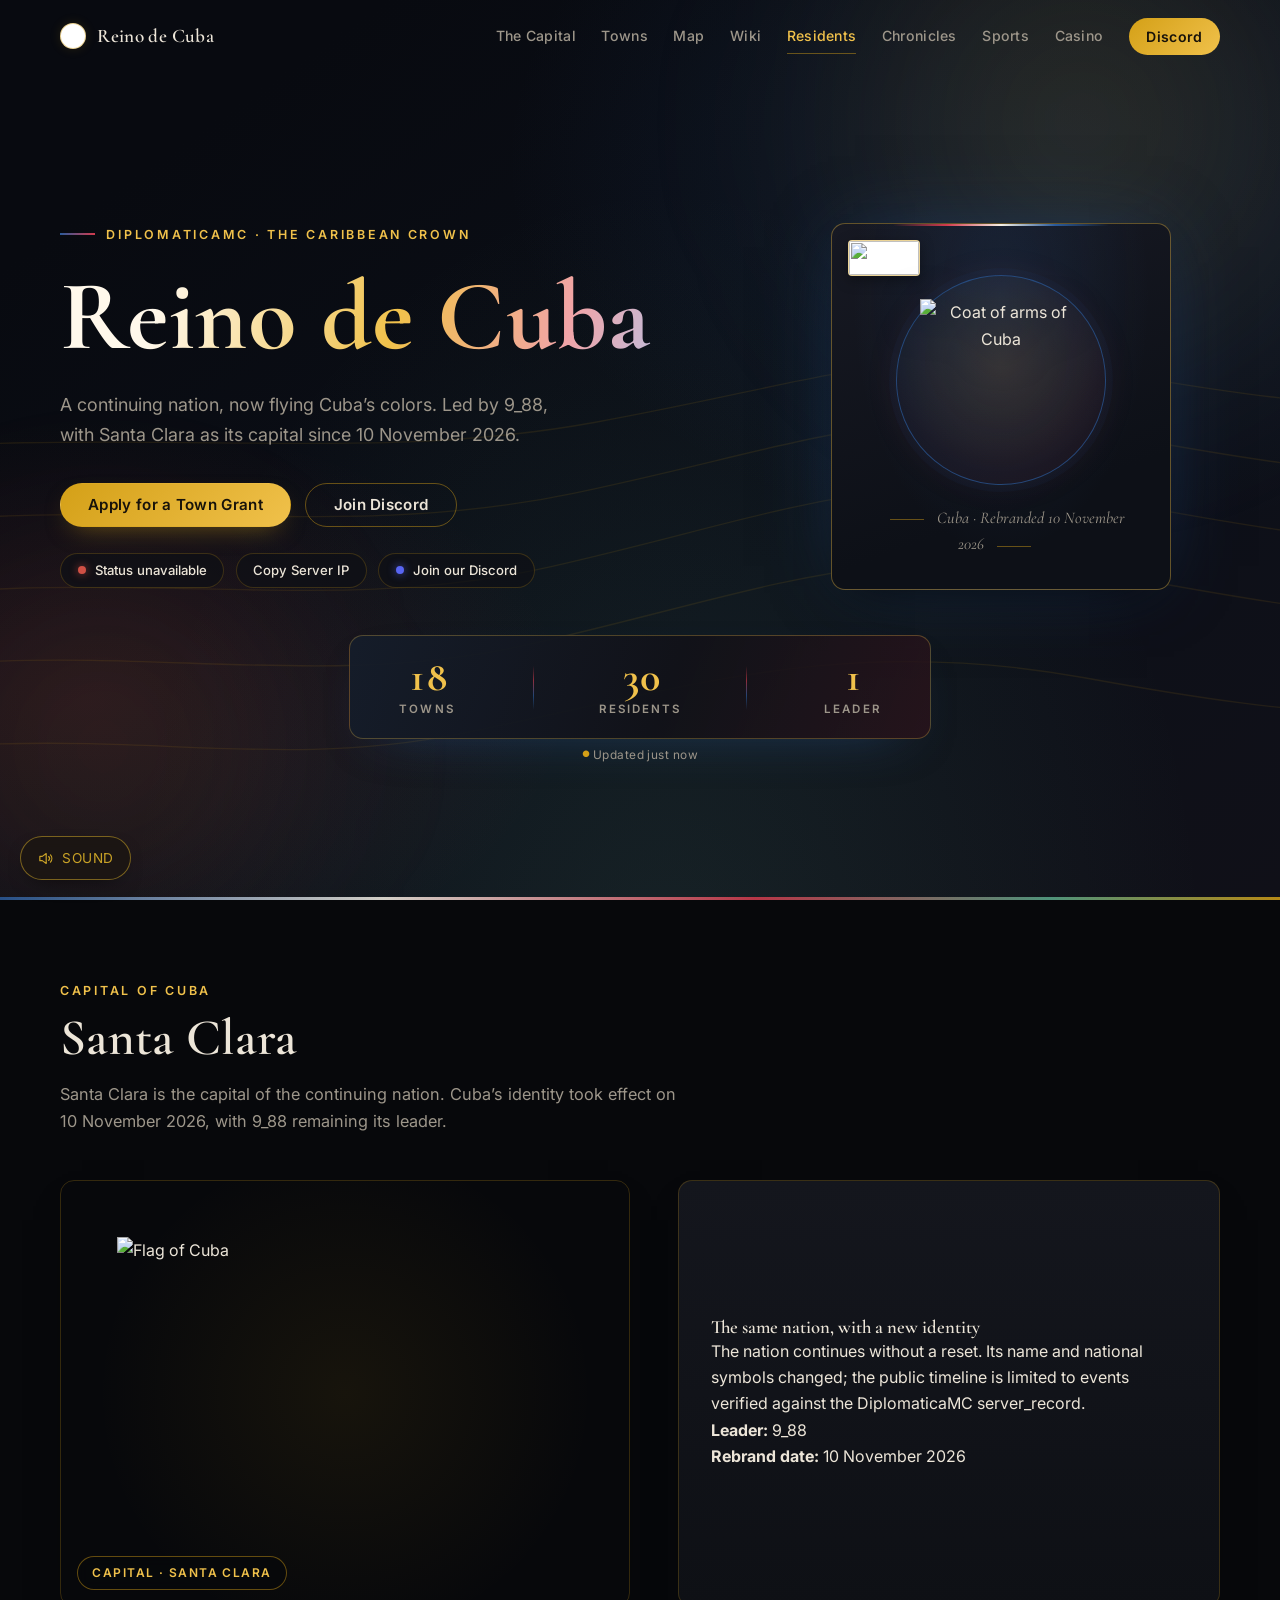
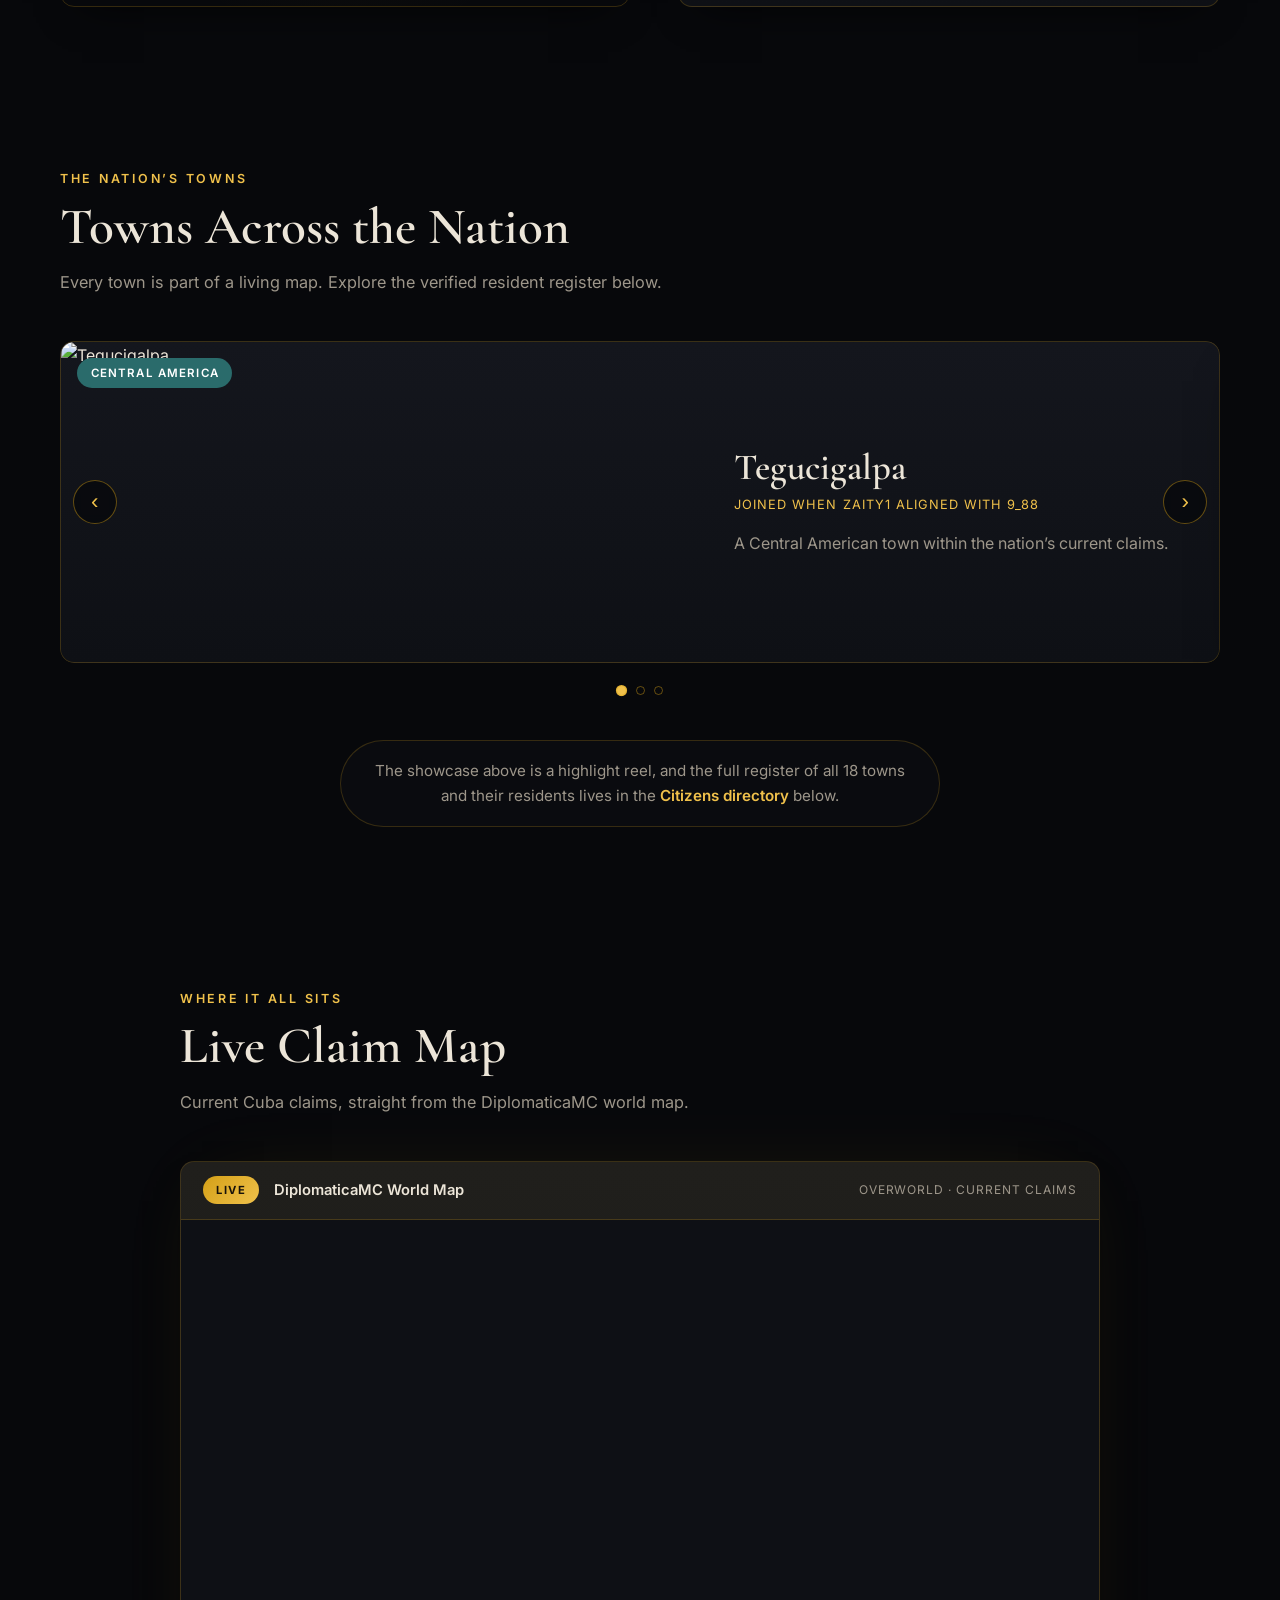
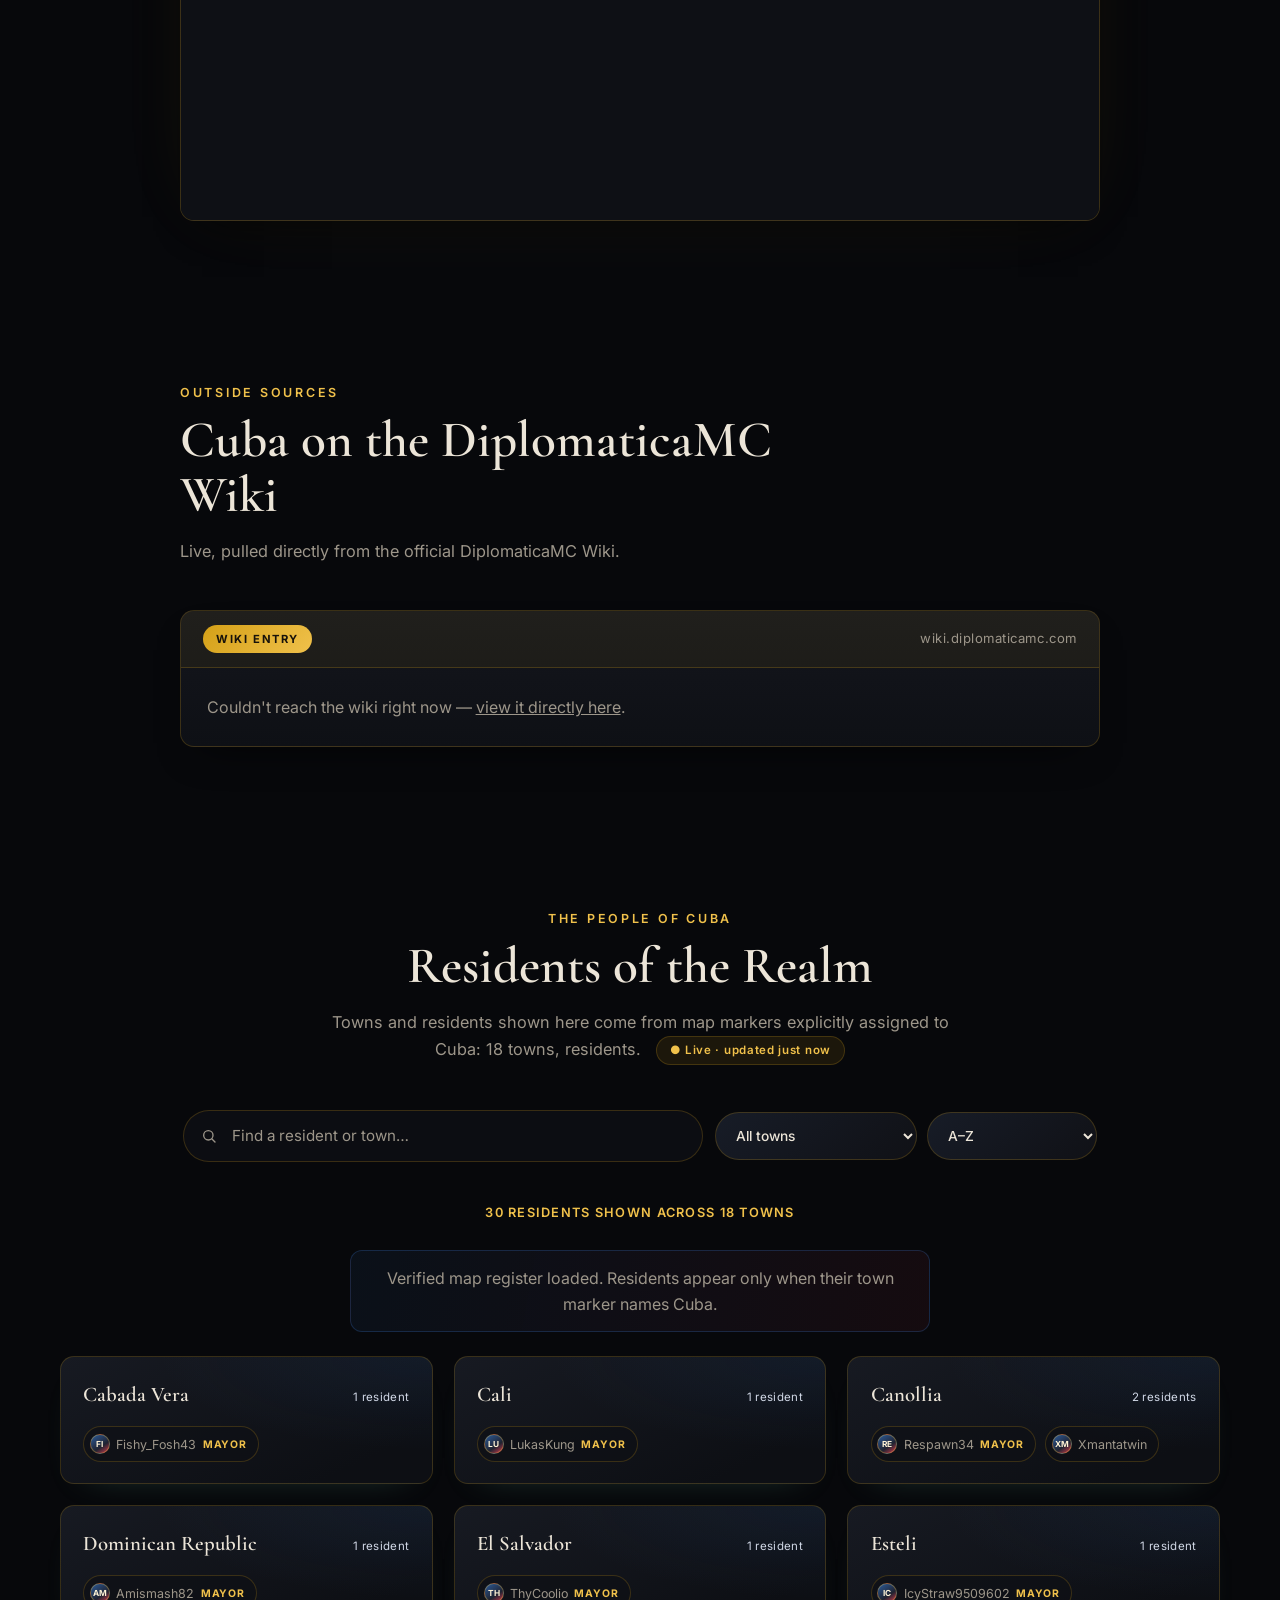
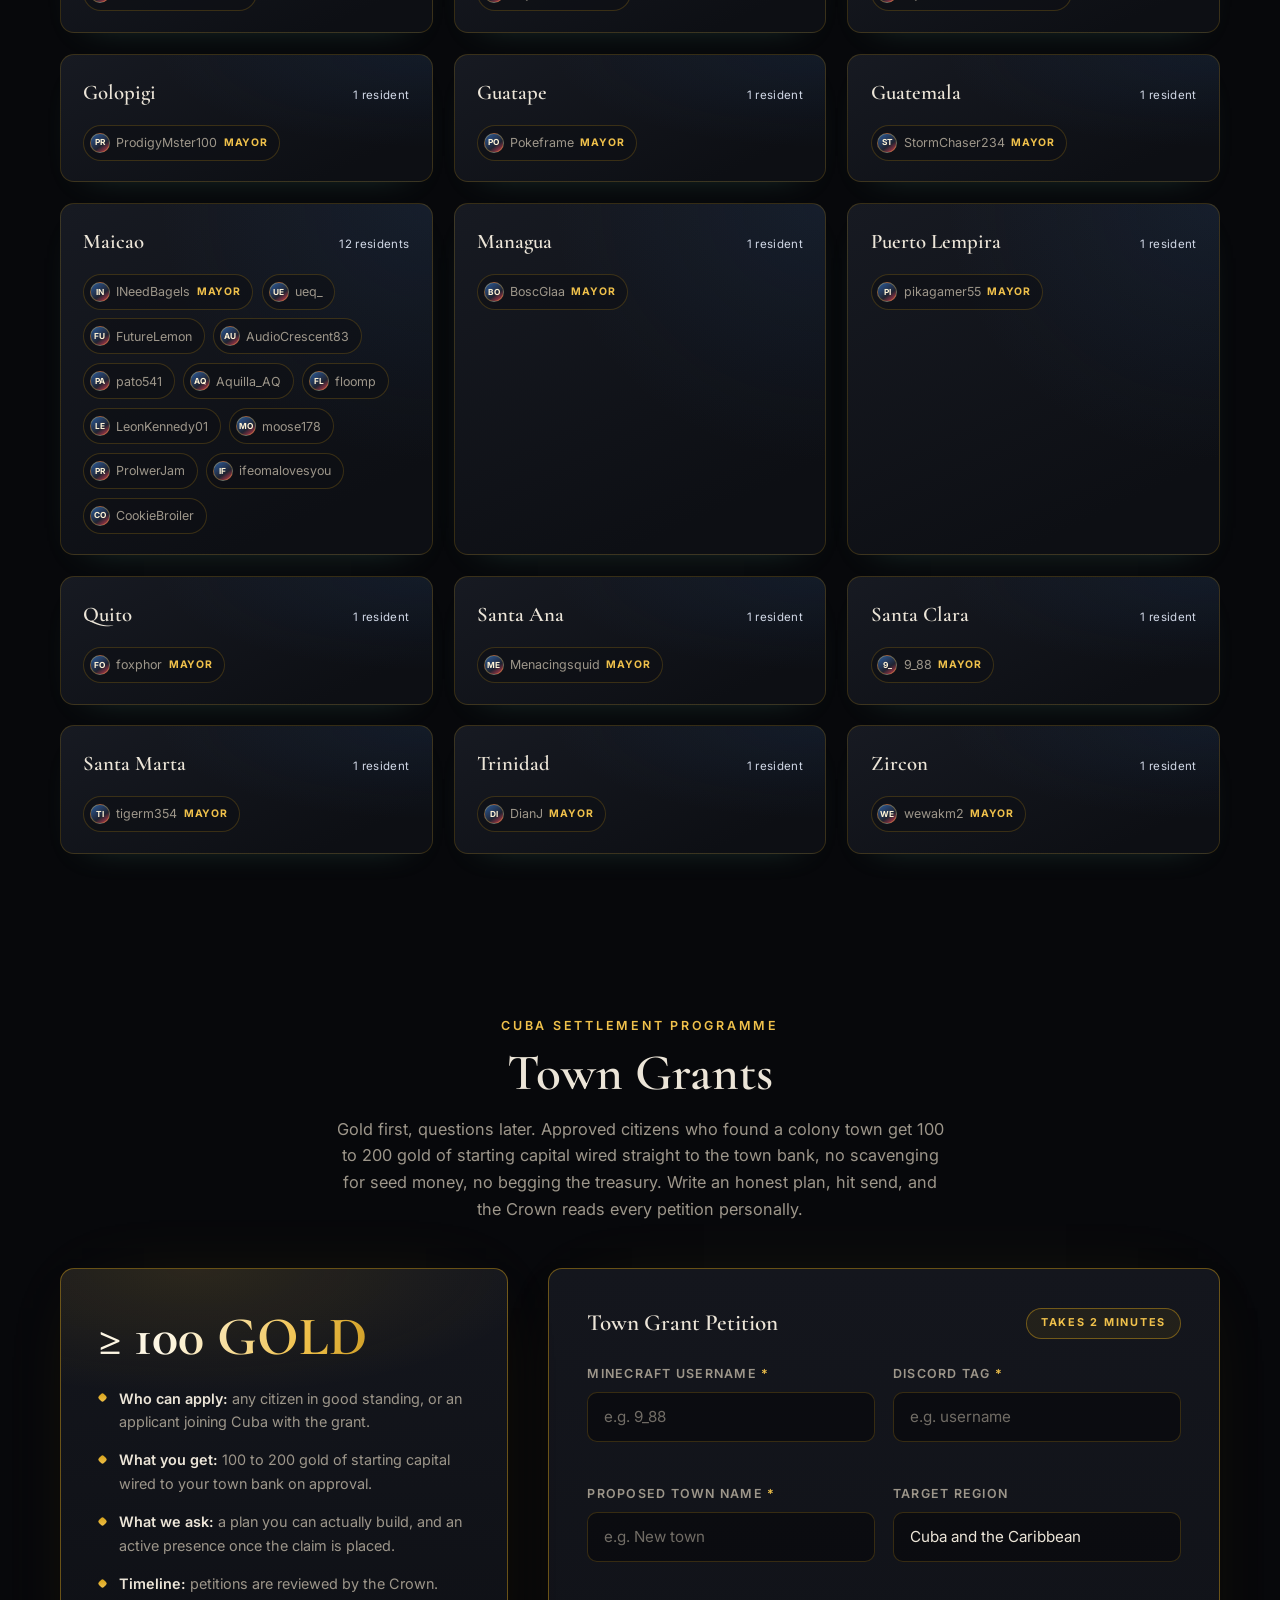
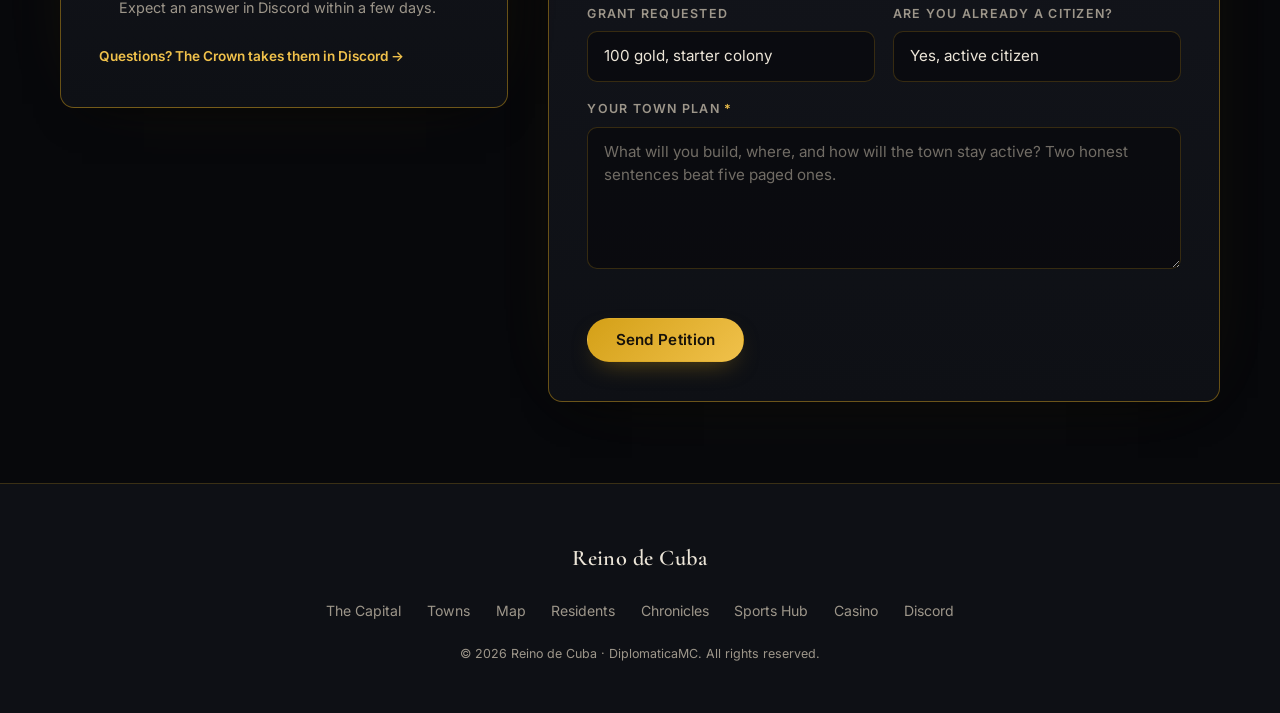
==== commit ac843e93: "Update Cuba site and verified resident directory Co-authored-by: Copilot <223556219+Copilot@users.no" ====
--- a/index.html
+++ b/index.html
@@ -3,24 +3,24 @@
 <head>
   <meta charset="UTF-8">
   <meta name="viewport" content="width=device-width, initial-scale=1.0">
-  <title>Reino de Colombia | DiplomaticaMC</title>
-  <meta name="description" content="Reino de Colombia on DiplomaticaMC. Capital at Maicao. Expanding from Colombia to the top of Argentina. Built by people who actually log on.">
+  <title>Reino de Cuba | DiplomaticaMC</title>
+  <meta name="description" content="Reino de Cuba on DiplomaticaMC. The same nation continues under its Cuba identity, with Santa Clara as capital and 9_88 as its leader.">
 
   <!-- Link preview: Open Graph + Twitter -->
-  <meta property="og:title" content="Reino de Colombia | DiplomaticaMC">
-  <meta property="og:description" content="Reino de Colombia on DiplomaticaMC. Capital at Maicao. Expanding from Colombia to the top of Argentina. Built by people who actually log on.">
+  <meta property="og:title" content="Reino de Cuba | DiplomaticaMC">
+  <meta property="og:description" content="Reino de Cuba on DiplomaticaMC. The same nation continues under its Cuba identity, with Santa Clara as capital and 9_88 as its leader.">
   <meta property="og:type" content="website">
   <!-- og:url is intentionally absent: Discord caches link previews keyed on this URL,
        so the previous (bad) preview stuck even after the description was fixed.
        Dropping it and adding a cache-buster below forces a fresh fetch. -->
-  <meta property="og:image" content="https://colombiadmc.site/assets/escudo.png?v=20261014">
-  <meta property="og:image:alt" content="Flag and coat of arms of Colombia">
-  <meta property="og:site_name" content="Reino de Colombia">
+  <meta property="og:image" content="https://colombiadmc.site/assets/coat-of-arms-cuba.png?v=20261110">
+  <meta property="og:image:alt" content="Coat of arms of Cuba">
+  <meta property="og:site_name" content="Reino de Cuba">
   <meta name="twitter:card" content="summary_large_image">
-  <meta name="twitter:title" content="Reino de Colombia | DiplomaticaMC">
-  <meta name="twitter:description" content="Reino de Colombia on DiplomaticaMC. Capital at Maicao. Expanding from Colombia to the top of Argentina. Built by people who actually log on.">
-  <meta name="twitter:image" content="https://colombiadmc.site/assets/escudo.png?v=20261014">
-  <meta name="twitter:image:alt" content="Flag and coat of arms of Colombia">
+  <meta name="twitter:title" content="Reino de Cuba | DiplomaticaMC">
+  <meta name="twitter:description" content="Reino de Cuba on DiplomaticaMC. The same nation continues under its Cuba identity, with Santa Clara as capital and 9_88 as its leader.">
+  <meta name="twitter:image" content="https://colombiadmc.site/assets/coat-of-arms-cuba.png?v=20261110">
+  <meta name="twitter:image:alt" content="Coat of arms of Cuba">
 
   <!-- Robots meta with max-image-preview lets crawlers keep the large preview fresh -->
   <meta name="robots" content="index, follow, max-image-preview:large">
@@ -33,9 +33,9 @@
   <link rel="stylesheet" href="css/main.css">
 
   <!-- Favicon (same mark as every other page of the site) -->
-  <link rel="icon" type="image/x-icon" href="85a75eff-17b3-45b3-9636-bbbb34f43c23-removebg-preview.png">
-  <link rel="apple-touch-icon" href="85a75eff-17b3-45b3-9636-bbbb34f43c23-removebg-preview.png">
-  <script src="/assets/js/sound-system.js"></script>
+  <link rel="icon" type="image/png" href="assets/coat-of-arms-cuba.png">
+  <link rel="apple-touch-icon" href="assets/coat-of-arms-cuba.png">
+  <script src="assets/js/sound-system.js"></script>
 </head>
 <body class="page-home">
 
@@ -47,15 +47,14 @@
     <div class="container header-inner">
       <a class="brand" href="./">
         <span class="brand-crest" aria-hidden="true"></span>
-        <span class="brand-name">Reino de&nbsp;Colombia</span>
+        <span class="brand-name">Reino de&nbsp;Cuba</span>
       </a>
       <nav class="site-nav" id="siteNav" aria-label="Primary">
         <a href="#capital">The Capital</a>
         <a href="#towns">Towns</a>
         <a href="#map">Map</a>
         <a href="#wiki">Wiki</a>
-        <a href="#cabinet">Cabinet</a>
-        <a href="#citizens">Citizens</a>
+        <a href="#citizens">Residents</a>
         <a href="history.html">Chronicles</a>
         <a href="sports.html">Sports</a>
         <a href="casino.html">Casino</a>
@@ -72,13 +71,13 @@
 
     <!-- ============================================================
          1. HERO
-         Nation name, tagline, live stats, calls to action, crest.
-         Stats come from data/live.json (roster sync) and fall back
+         Nation name, tagline, map-derived stats, calls to action, crest.
+         Stats come from the map-sync roster and fall back
          to data/roster.snapshot.json, never "0", never endless
          "loading…".
          ============================================================ -->
     <section class="hero" id="hero">
-      <!-- Atmosphere layers: gold light + faint Andean contour lines -->
+      <!-- Atmosphere layers: Cuban flag colors and engraved contours -->
       <div class="hero-atmos" aria-hidden="true">
         <div class="glow glow-a"></div>
         <div class="glow glow-b"></div>
@@ -93,12 +92,11 @@
 
       <div class="container hero-grid">
         <div class="hero-copy reveal is-in">
-          <p class="kicker hero-item hero-item-kicker">DiplomaticaMC &middot; The Caribbean Seat</p>
-          <h1 class="hero-title hero-item hero-item-title">Reino de&nbsp;Colombia</h1>
+          <p class="kicker hero-item hero-item-kicker">DiplomaticaMC &middot; The Caribbean Crown</p>
+          <h1 class="hero-title hero-item hero-item-title">Reino de&nbsp;Cuba</h1>
           <p class="hero-tagline hero-item hero-item-tagline">
-            A nation on the Minecraft server DiplomaticaMC, expanding from
-            Colombia to the top of Argentina. Maicao runs the markets,
-            the towns run the frontier, and everyone shows up when it counts.
+            A continuing nation, now flying Cuba&rsquo;s colors. Led by 9_88,
+            with Santa Clara as its capital since 10 November 2026.
           </p>
 
           <div class="hero-actions hero-item hero-item-actions">
@@ -126,20 +124,17 @@
         </div>
 
         <!-- Crest panel: flag band + full coat of arms -->
-        <div class="crest-panel hero-item hero-item-crest reveal is-in" aria-label="Flag and coat of arms of Colombia">
+        <div class="crest-panel hero-item hero-item-crest reveal is-in" aria-label="Flag and coat of arms of Cuba">
           <div class="flag-band" aria-hidden="true">
-            <span class="flag-yellow"></span>
-            <span class="flag-blue"></span>
-            <span class="flag-red"></span>
+            <img src="assets/img/flag-cuba.svg" alt="">
           </div>
           <div class="crest-frame">
             <img class="crest-img"
-                 src="assets/escudo.png"
-                 alt="Coat of arms of the Reino de Colombia"
-                 width="260" height="260"
-                 onerror="this.onerror=null;this.src='https://upload.wikimedia.org/wikipedia/commons/6/69/Coat_of_arms_of_Colombia.svg'">
-          </div>
-          <p class="crest-caption">Plus Ultra, further beyond</p>
+                 src="assets/coat-of-arms-cuba.png"
+                 alt="Coat of arms of Cuba"
+                 width="260" height="260">
+          </div>
+          <p class="crest-caption">Cuba &middot; Rebranded 10 November 2026</p>
         </div>
       </div>
 
@@ -147,23 +142,18 @@
       <div class="container">
         <div class="stat-strip hero-item hero-item-stats reveal is-in" data-live-stats aria-live="polite">
           <div class="stat">
-            <span class="stat-value" data-stat="towns"></span>
+            <span class="stat-value" data-stat="towns">&mdash;</span>
             <span class="stat-label">Towns</span>
           </div>
           <div class="stat-divider" aria-hidden="true"></div>
           <div class="stat">
-            <span class="stat-value" data-stat="citizens"></span>
-            <span class="stat-label">Citizens</span>
+            <span class="stat-value" data-stat="citizens">&mdash;</span>
+            <span class="stat-label">Residents</span>
           </div>
           <div class="stat-divider" aria-hidden="true"></div>
           <div class="stat">
-            <span class="stat-value" data-stat="leaders">2</span>
-            <span class="stat-label">Leaders</span>
-          </div>
-          <div class="stat-divider" aria-hidden="true"></div>
-          <div class="stat">
-            <span class="stat-value" data-stat="council">5</span>
-            <span class="stat-label">Council of Ministers</span>
+            <span class="stat-value" data-stat="leaders">1</span>
+            <span class="stat-label">Leader</span>
           </div>
           <p class="stat-updated" data-stat-updated></p>
         </div>
@@ -171,40 +161,31 @@
     </section>
 
     <!-- ============================================================
-         2. THE CAPITAL: Maicao, split feature panel
+         2. THE CAPITAL: Santa Clara, split feature panel
          ============================================================ -->
     <section class="section capital-section reveal" id="capital">
       <div class="container">
         <div class="section-head">
-          <p class="kicker">Seat of the Crown</p>
-          <h2 class="section-title">Maicao</h2>
+          <p class="kicker">Capital of Cuba</p>
+          <h2 class="section-title">Santa Clara</h2>
           <p class="section-desc">
-            Main claim on the water. Streets and fa&ccedil;ades up top; under them,
-            the mall, shops, chests, the gold that pays town grants. The
-            capital of one of the most prestigious countries in Latin America.
+            Santa Clara is the capital of the continuing nation. Cuba&rsquo;s
+            identity took effect on 10 November 2026, with 9_88 remaining its leader.
           </p>
         </div>
 
         <div class="capital-split">
           <figure class="capital-media">
-            <img src="2026-05-23_17.30.55.webp" loading="lazy" decoding="async"
-                 alt="Maicao, capital of the Kingdom of Colombia">
-            <figcaption class="capital-badge">Capital &middot; Maicao</figcaption>
+            <img class="capital-flag" src="assets/img/flag-cuba.svg" loading="lazy" decoding="async"
+                 alt="Flag of Cuba">
+            <figcaption class="capital-badge">Capital &middot; Santa Clara</figcaption>
           </figure>
 
           <div class="capital-body">
-            <div class="district-tabs" role="tablist" aria-label="Maicao districts">
-              <button type="button" class="district-tab active" data-panel="coast" role="tab" aria-selected="true">Coastal surface</button>
-              <button type="button" class="district-tab" data-panel="mall" role="tab" aria-selected="false">Underground mall</button>
-            </div>
-            <div id="panel-coast" class="district-panel active">
-              <h3>Coastal surface</h3>
-              <p>Shoreline streets, lit windows, the square people actually use. Cartagena colour on a Minecraft budget, not a warehouse grid.</p>
-            </div>
-            <div id="panel-mall" class="district-panel">
-              <h3>Underground mall</h3>
-              <p>Down the stairs: player shops and storage. Rare gear, daily trade, and the treasury that keeps the Empire running.</p>
-            </div>
+            <h3>The same nation, with a new identity</h3>
+            <p>The nation continues without a reset. Its name and national symbols changed; the public timeline is limited to events verified against the DiplomaticaMC server_record.</p>
+            <p><strong>Leader:</strong> 9_88</p>
+            <p><strong>Rebrand date:</strong> 10 November 2026</p>
           </div>
         </div>
       </div>
@@ -216,9 +197,9 @@
     <section class="section towns-section reveal" id="towns">
       <div class="container">
         <div class="section-head">
-          <p class="kicker">Claims Across Two Regions</p>
-          <h2 class="section-title">The Empire's Towns</h2>
-          <p class="section-desc">Each claim has a job. Flip through the showcase, and more towns can be added anytime (image + a short blurb).</p>
+          <p class="kicker">The Nation&rsquo;s Towns</p>
+          <h2 class="section-title">Towns Across the Nation</h2>
+          <p class="section-desc">Every town is part of a living map. Explore the verified resident register below.</p>
         </div>
 
         <div class="brochure" id="townBrochure" tabindex="0" aria-label="Town showcase carousel">
@@ -234,14 +215,14 @@
                 <div class="brochure-copy">
                   <h3>Tegucigalpa</h3>
                   <p class="brochure-meta">Joined when Zaity1 aligned with 9_88</p>
-                  <p>Was its own beautiful country before it came under Colombia as the Central American region. Still the anchor on the isthmus, the claim that makes Central America real on the map.</p>
+                  <p>A Central American town within the nation&rsquo;s current claims.</p>
                 </div>
               </article>
 
               <article class="brochure-slide" data-town="salento">
                 <div class="brochure-shot">
                   <img src="2026-07-03_21.15.17.webp" alt="Salento" loading="lazy" decoding="async">
-                  <span class="brochure-tag tag-colombia">Colombian Region</span>
+                  <span class="brochure-tag tag-south-america">South America</span>
                 </div>
                 <div class="brochure-copy">
                   <h3>Salento</h3>
@@ -257,7 +238,7 @@
                 </div>
                 <div class="brochure-copy">
                   <h3>New Bahamas</h3>
-                  <p class="brochure-meta">Caribbean island town made by 9_88 before he moved to Colombia</p>
+                  <p class="brochure-meta">Caribbean island town built by 9_88</p>
                   <p>A Caribbean island that represents its region beautifully, a port town with British colonial architecture, just like the real Bahamas.</p>
                 </div>
               </article>
@@ -275,7 +256,7 @@
         <!-- One classy bridge into the full directory (small card grid removed) -->
         <p class="towns-footnote">
           The showcase above is a highlight reel, and the full register of all
-          <span data-stat="towns"></span> imperial towns and their residents
+          <span data-stat="towns"></span> towns and their residents
           lives in the <a href="#citizens">Citizens directory</a> below.
         </p>
       </div>
@@ -289,18 +270,18 @@
         <div class="section-head">
           <p class="kicker">Where It All Sits</p>
           <h2 class="section-title">Live Claim Map</h2>
-          <p class="section-desc">Every Colombian claim, straight from the DiplomaticaMC world map.</p>
+          <p class="section-desc">Current Cuba claims, straight from the DiplomaticaMC world map.</p>
         </div>
         <div class="map-frame">
           <div class="map-frame-head">
             <span class="wtag">Live</span>
             <span class="map-frame-title">DiplomaticaMC World Map</span>
-            <span class="map-frame-coords">Overworld &middot; 18&deg;N trade route</span>
+            <span class="map-frame-coords">Overworld &middot; Current claims</span>
           </div>
           <div class="map-box">
-            <iframe src="https://map.diplomaticamc.com/?worldname=minecraft_overworld&amp;mapname=surface&amp;zoom=1&amp;x=-17560&amp;z=-2824"
+            <iframe src="https://map.diplomaticamc.com/?worldname=minecraft_overworld&amp;mapname=surface&amp;zoom=1"
                     width="100%" height="600" frameborder="0" loading="lazy" allowfullscreen
-                    title="Interactive claim map"></iframe>
+                    title="Interactive map of current Cuba claims"></iframe>
           </div>
         </div>
       </div>
@@ -313,7 +294,7 @@
       <div class="container narrow">
         <div class="section-head">
           <p class="kicker">Outside Sources</p>
-          <h2 class="section-title">The Nueva Granada Wiki</h2>
+          <h2 class="section-title">Cuba on the DiplomaticaMC Wiki</h2>
           <p class="section-desc">Live, pulled directly from the official DiplomaticaMC Wiki.</p>
         </div>
         <div class="wiki-widget">
@@ -329,77 +310,17 @@
     </section>
 
     <!-- ============================================================
-         6. CABINET
-         ============================================================ -->
-    <section class="section cabinet-section reveal" id="cabinet">
-      <div class="container">
-        <div class="section-head centered">
-          <p class="kicker">The Government</p>
-          <h2 class="section-title">Leadership &amp; the Cabinet</h2>
-        </div>
-
-        <div class="cabinet-tier">
-          <span class="tier-label">The Crown</span><span class="tier-rule" aria-hidden="true"></span>
-        </div>
-        <div class="cabinet-grid">
-          <div class="gov-pill gov-pill-crown reveal" data-jump="9_88">
-            <div class="medallion" aria-hidden="true">&#128081;</div>
-            <h4>King of Colombia</h4>
-            <p class="minister-name">9_88</p>
-            <p>Founder of the Empire and sovereign of the Caribbean seat. The crown sets direction; the cabinet carries it out.</p>
-          </div>
-          <div class="gov-pill gov-pill-crown reveal" data-jump="OliveTree316">
-            <div class="medallion" aria-hidden="true">&#128220;</div>
-            <h4>Prime Minister of Colombia</h4>
-            <p class="minister-name">OliveTree316</p>
-            <p>Runs day-to-day government between the throne and the ministries, based in Medell&iacute;n Antioquia.</p>
-          </div>
-        </div>
-
-        <div class="cabinet-tier">
-          <span class="tier-label">The Cabinet</span><span class="tier-rule" aria-hidden="true"></span>
-        </div>
-        <div class="cabinet-grid cabinet-grid-ministers">
-          <div class="gov-pill gov-pill-senior reveal" data-jump="Novum_Vetus">
-            <div class="medallion" aria-hidden="true">&#127758;</div>
-            <h4>Min. of Foreign &amp; Internal Affairs</h4>
-            <p class="minister-name">Novum_Vetus</p>
-            <p>Represents the Empire abroad and coordinates town placements and internal borders at home. First seat in the cabinet, where foreign treaties meet domestic order.</p>
-          </div>
-          <div class="gov-pill gov-pill-senior reveal" data-jump="Crowlia">
-            <div class="medallion" aria-hidden="true">&#128737;&#65039;</div>
-            <h4>Min. of Defense</h4>
-            <p class="minister-name">Crowlia</p>
-            <p>Commands the imperial army, guards the claims, and keeps the peace with foreign powers. Thirty-four towns sleep easier because of this desk.</p>
-          </div>
-          <div class="gov-pill reveal" data-jump="qulipzz">
-            <div class="medallion" aria-hidden="true">&#9878;&#65039;</div>
-            <h4>Min. of Justice and Law</h4>
-            <p class="minister-name">qulipzz</p>
-            <p>Enforces imperial code and settles disputes across the realm, from claim lines to courtroom drama in the capital.</p>
-          </div>
-          <div class="gov-pill reveal" data-jump="pato541">
-            <div class="medallion" aria-hidden="true">&#127912;</div>
-            <h4>Min. of Culture</h4>
-            <p class="minister-name">pato541</p>
-            <p>Keeps the Empire&rsquo;s story loud: festivals, builds, events, and the identity that makes Colombia feel like Colombia even in Minecraft.</p>
-          </div>
-        </div>
-      </div>
-    </section>
-
-    <!-- ============================================================
-         7. CITIZENS: live roster directory with search
+         6. RESIDENT DIRECTORY
          ============================================================ -->
     <section class="section citizens-section reveal" id="citizens">
       <div class="container">
         <div class="section-head centered">
-          <p class="kicker">The People</p>
-          <h2 class="section-title">Citizens &amp; the Towns They Keep Alive</h2>
+          <p class="kicker">The People of Cuba</p>
+          <h2 class="section-title">Residents of the Realm</h2>
           <p class="section-desc">
-            The leadership and towns that make up the Empire:
+            Towns and residents shown here come from map markers explicitly assigned to Cuba:
             <span data-stat="towns"></span> towns,
-            <span data-stat="citizens"></span> citizens.
+            <span data-stat="citizens"></span> residents.
             <span class="roster-live-badge" id="rosterLiveBadge">Syncing&hellip;</span>
           </p>
         </div>
@@ -410,22 +331,28 @@
                  stroke="currentColor" stroke-width="2" stroke-linecap="round" aria-hidden="true">
               <circle cx="11" cy="11" r="7"></circle><line x1="21" y1="21" x2="16.5" y2="16.5"></line>
             </svg>
-            <label for="citizenSearch" class="sr-only">Search citizens or towns by name or role</label>
+            <label for="citizenSearch" class="sr-only">Search residents or towns by name</label>
             <input type="text" id="citizenSearch" class="roster-search"
-                   placeholder="Search by citizen name, town, or role&hellip;" autocomplete="off">
+                   placeholder="Find a resident or town&hellip;" autocomplete="off">
             <button type="button" class="roster-clear" id="rosterClear" aria-label="Clear search">&#10005;</button>
           </div>
-        </div>
-
-        <h3 class="roster-subhead">The Crown</h3>
-        <div class="leader-grid leader-grid-crown" id="leaderGridCrown"></div>
-
-        <h3 class="roster-subhead">The Leadership &amp; the Cabinet</h3>
-        <div class="leader-grid leader-grid-cabinet" id="leaderGridCabinet"></div>
-
-        <h3 class="roster-subhead">Towns &amp; Residents</h3>
+          <div class="roster-filters">
+            <label class="sr-only" for="townFilter">Filter by town</label>
+            <select class="roster-select" id="townFilter">
+              <option value="">All towns</option>
+            </select>
+            <label class="sr-only" for="rosterSort">Sort towns</label>
+            <select class="roster-select" id="rosterSort">
+              <option value="name">A–Z</option>
+              <option value="residents">Most residents</option>
+            </select>
+          </div>
+        </div>
+
+        <p class="roster-summary" id="rosterSummary" aria-live="polite"></p>
+        <p class="roster-status" id="rosterStatus" role="status">Connecting to the Cuba map register&hellip;</p>
         <div class="towns-roster-grid" id="townsGrid"></div>
-        <p class="roster-empty" id="rosterEmpty">No citizens or towns match &quot;<span id="rosterEmptyQuery"></span>&quot;.</p>
+        <p class="roster-empty" id="rosterEmpty">No residents or towns match &quot;<span id="rosterEmptyQuery"></span>&quot;.</p>
       </div>
     </section>
 
@@ -437,7 +364,7 @@
     <section class="section grants-section reveal" id="grants">
       <div class="container">
         <div class="section-head centered">
-          <p class="kicker">Imperial Settlement Programme</p>
+          <p class="kicker">Cuba Settlement Programme</p>
           <h2 class="section-title">Town Grants</h2>
           <p class="section-desc">
             Gold first, questions later. Approved citizens who found a colony town get
@@ -451,10 +378,10 @@
           <aside class="grant-terms">
             <p class="grant-amount">&ge; 100 GOLD</p>
             <ul class="grant-list">
-              <li><strong>Who can apply:</strong> any citizen in good standing, or an applicant moving to Colombia with the grant.</li>
+              <li><strong>Who can apply:</strong> any citizen in good standing, or an applicant joining Cuba with the grant.</li>
               <li><strong>What you get:</strong> 100 to 200 gold of starting capital wired to your town bank on approval.</li>
               <li><strong>What we ask:</strong> a plan you can actually build, and an active presence once the claim is placed.</li>
-              <li><strong>Timeline:</strong> petitions are reviewed by the Crown and the Cabinet, so expect an answer in Discord within a few days.</li>
+              <li><strong>Timeline:</strong> petitions are reviewed by the Crown. Expect an answer in Discord within a few days.</li>
             </ul>
             <a class="town-link" href="https://discord.gg/YUyHgnpXwj" target="_blank" rel="noopener">Questions? The Crown takes them in Discord &rarr;</a>
           </aside>
@@ -483,14 +410,13 @@
               <div class="field">
                 <label for="gTown">Proposed town name <span class="req">*</span></label>
                 <input type="text" id="gTown" name="town" required maxlength="40"
-                       placeholder="e.g. Cartagena Nueva" autocomplete="off">
+                       placeholder="e.g. New town" autocomplete="off">
                 <p class="field-error" data-error-for="gTown"></p>
               </div>
               <div class="field">
                 <label for="gRegion">Target region</label>
                 <select id="gRegion" name="region">
-                  <option value="Caribbean Coast">Caribbean Coast</option>
-                  <option value="Colombian heartland">Colombian heartland</option>
+                  <option value="Cuba and the Caribbean">Cuba and the Caribbean</option>
                   <option value="Central America">Central America</option>
                   <option value="South America / Andes">South America / Andes</option>
                   <option value="Wherever the Crown sees fit">Wherever the Crown sees fit</option>
@@ -551,19 +477,18 @@
        ============================================================ -->
   <footer class="site-footer">
     <div class="container footer-inner">
-      <p class="brand-name footer-brand">Reino de&nbsp;Colombia</p>
+      <p class="brand-name footer-brand">Reino de&nbsp;Cuba</p>
       <nav class="footer-nav" aria-label="Footer">
         <a href="#capital">The Capital</a>
         <a href="#towns">Towns</a>
         <a href="#map">Map</a>
-        <a href="#cabinet">Cabinet</a>
-        <a href="#citizens">Citizens</a>
+        <a href="#citizens">Residents</a>
         <a href="history.html">Chronicles</a>
         <a href="sports.html">Sports Hub</a>
         <a href="casino.html">Casino</a>
         <a href="https://discord.gg/YUyHgnpXwj" target="_blank" rel="noopener">Discord</a>
       </nav>
-      <p class="footer-copy">&copy; 2026 Reino de Colombia &middot; DiplomaticaMC. All rights reserved.</p>
+      <p class="footer-copy">&copy; 2026 Reino de Cuba &middot; DiplomaticaMC. All rights reserved.</p>
     </div>
   </footer>
 
@@ -584,7 +509,7 @@
           <div class="fact"><div class="fk">Town</div><div class="fv" id="pTown"></div></div>
           <div class="fact"><div class="fk">Joined</div><div class="fv" id="pJoined"></div></div>
         </div>
-        <p class="profile-unverified">Profile info added by Crown staff, not yet self-verified by the player.</p>
+        <p class="profile-unverified">Town membership comes from the nation map. Player bios are not included in this register.</p>
       </div>
     </div>
   </div>
@@ -593,6 +518,7 @@
   <div class="toast" id="toast" role="status" aria-live="polite"></div>
 
   <script src="js/config.js"></script>
+  <script src="js/roster-data.js"></script>
   <script src="js/live-data.js"></script>
   <script src="js/sections.js"></script>
   <script src="js/main.js"></script>
--- a/css/main.css
+++ b/css/main.css
@@ -1,5 +1,5 @@
 /* ==========================================================================
-   Reino de Colombia — DiplomaticaMC rebuild
+   Reino de Cuba — DiplomaticaMC rebuild
    Design tokens + shared components + Hero
    Order: tokens → reset/base → layout helpers → buttons → header → hero
    Later sections append below in the same order as the markup.
@@ -199,11 +199,7 @@
   height: 26px;
   border-radius: 50%;
   border: 1px solid var(--gold-line-strong);
-  /* tricolor dot so the brand still reads Colombian without an image */
-  background: linear-gradient(180deg,
-    var(--gold-bright) 0 50%,
-    #2d5da8 50% 75%,
-    #c23b33 75% 100%);
+  background: #fff url("../assets/img/flag-cuba.svg") center / cover no-repeat;
   box-shadow: 0 0 12px var(--gold-glow);
 }
 .brand-name {
@@ -312,7 +308,7 @@
   margin-top: 2.1rem;
 }
 
-/* Crest panel: dark card, gold hairline, flag band across the top */
+/* Crest panel: dark card, gold hairline, and a proportional flag badge */
 .crest-panel {
   position: relative;
   justify-self: center;
@@ -332,15 +328,18 @@
 
 .flag-band {
   position: absolute;
-  top: 0; left: 0; right: 0;
-  height: 6px;
-  display: flex;
-  border-radius: calc(var(--radius) - 1px) calc(var(--radius) - 1px) 0 0;
+  top: 1rem;
+  left: 1rem;
+  width: 72px;
+  height: 36px;
+  display: block;
+  border: 1px solid var(--gold-line-strong);
+  border-radius: 4px;
   overflow: hidden;
-}
-.flag-yellow { flex: 2; background: #fcd116; }
-.flag-blue   { flex: 1; background: #003893; }
-.flag-red    { flex: 1; background: #ce1126; }
+  background: #fff;
+  box-shadow: 0 4px 14px rgba(0, 0, 0, 0.35);
+}
+.flag-band img { display: block; width: 100%; height: 100%; object-fit: contain; }
 
 .crest-frame {
   width: 210px;
@@ -493,7 +492,7 @@
 
 /* Region tag colours, shared across brochure + town cards */
 .tag-caribbean { background: #1d4e8a; }
-.tag-colombia  { background: linear-gradient(135deg, var(--gold), var(--gold-bright)); color: #17120a; }
+.tag-south-america { background: linear-gradient(135deg, var(--gold), var(--gold-bright)); color: #17120a; }
 .tag-central   { background: #2a6b6b; }
 
 /* ---------- Nav links + mobile menu -------------------------------------- */
@@ -630,6 +629,11 @@
   aspect-ratio: 4 / 3;
   transition: transform 0.6s var(--ease-out);
 }
+.capital-media .capital-flag {
+  object-fit: contain;
+  padding: clamp(1.5rem, 5vw, 3.5rem);
+  background: radial-gradient(circle at 50% 50%, rgba(212, 160, 23, 0.08), transparent 70%);
+}
 .capital-media:hover img { transform: scale(1.03); }
 .capital-badge {
   position: absolute;
@@ -1211,6 +1215,32 @@
 }
 .resident-chip:hover, .resident-chip:focus-visible { color: var(--text); border-color: var(--gold-line-strong); }
 .resident-chip img { width: 20px; height: 20px; border-radius: 50%; image-rendering: pixelated; }
+.resident-avatar {
+  position: relative;
+  display: inline-grid;
+  flex: 0 0 20px;
+  place-items: center;
+  width: 20px;
+  height: 20px;
+  overflow: hidden;
+  border: 1px solid rgba(240, 193, 75, 0.35);
+  border-radius: 50%;
+  background: linear-gradient(145deg, var(--cuba-blue, #2b5b9b), #202331 62%, var(--cuba-red, #d33b4d));
+  color: #fff3d6;
+  font-size: 0.52rem;
+  font-weight: 700;
+  line-height: 1;
+}
+.resident-avatar img {
+  position: absolute;
+  inset: 0;
+  width: 100%;
+  height: 100%;
+  border: 0;
+  border-radius: inherit;
+  object-fit: cover;
+  image-rendering: pixelated;
+}
 .resident-chip.roster-hidden, .town-roster-card.roster-hidden { display: none; }
 
 .town-no-others { font-size: 0.8rem; color: var(--text-muted); margin-top: 0.7rem; font-style: italic; }
@@ -1729,3 +1759,198 @@
   .chronicle-card, .team-premium { transition: none; }
   .chronicle-card:hover, .team-premium:hover { transform: none; }
 }
+
+/* ---------- Cuba finish: flag colors, richer surfaces, and resident tools ---*/
+:root {
+  --cuba-red: #d33b4d;
+  --cuba-blue: #2b5b9b;
+  --cuba-palm: #5ba98b;
+}
+
+.hero {
+  background:
+    radial-gradient(ellipse at 82% 18%, rgba(43, 91, 155, 0.19), transparent 34rem),
+    radial-gradient(ellipse at 7% 78%, rgba(211, 59, 77, 0.12), transparent 30rem),
+    radial-gradient(ellipse at 52% 112%, rgba(91, 169, 139, 0.12), transparent 34rem),
+    linear-gradient(145deg, #080a10 15%, #0c1019 62%, #101018);
+}
+.hero::after {
+  content: "";
+  position: absolute;
+  inset: auto 0 0;
+  height: 3px;
+  background: linear-gradient(90deg, var(--cuba-blue), #f5f0e5 30%, var(--cuba-red) 59%, var(--cuba-palm) 82%, var(--gold));
+  opacity: 0.85;
+}
+.hero-title {
+  background: linear-gradient(105deg, #fff8eb 16%, #f0c14b 52%, #f1a4a7 78%, #a9c8f4 100%);
+  -webkit-background-clip: text;
+  background-clip: text;
+}
+.hero .kicker::before {
+  content: "";
+  display: inline-block;
+  width: 2.2rem;
+  height: 2px;
+  margin: 0 0.7rem 0.22rem 0;
+  background: linear-gradient(90deg, var(--cuba-blue), var(--cuba-red));
+}
+.crest-panel {
+  border-color: rgba(240, 193, 75, 0.38);
+  background:
+    radial-gradient(ellipse at 50% 20%, rgba(43, 91, 155, 0.18), transparent 62%),
+    linear-gradient(160deg, #171923, #0d1017 72%);
+  box-shadow: var(--shadow-card), 0 0 75px -24px rgba(43, 91, 155, 0.62);
+}
+.crest-panel::before {
+  content: "";
+  position: absolute;
+  inset: 0 18% auto;
+  height: 2px;
+  background: linear-gradient(90deg, transparent, var(--cuba-red), #f5f0e5, var(--cuba-blue), transparent);
+}
+.crest-frame {
+  border-color: rgba(43, 91, 155, 0.7);
+  background:
+    radial-gradient(circle at 50% 42%, rgba(240, 193, 75, 0.12), transparent 69%),
+    linear-gradient(140deg, rgba(43, 91, 155, 0.1), rgba(211, 59, 77, 0.08));
+  box-shadow: 0 0 0 7px rgba(43, 91, 155, 0.06), 0 0 35px rgba(211, 59, 77, 0.08);
+}
+.stat-strip {
+  background: linear-gradient(110deg, rgba(21, 29, 43, 0.94), rgba(17, 18, 24, 0.94) 55%, rgba(42, 19, 27, 0.8));
+  border-color: rgba(240, 193, 75, 0.28);
+  box-shadow: 0 18px 55px -35px rgba(43, 91, 155, 0.75);
+}
+.stat-divider {
+  background: linear-gradient(180deg, transparent, rgba(211, 59, 77, 0.65), rgba(43, 91, 155, 0.7), transparent);
+}
+.roster-toolbar {
+  display: flex;
+  flex-wrap: wrap;
+  align-items: center;
+  justify-content: center;
+  gap: 0.75rem;
+}
+.roster-search-wrap {
+  flex: 1 1 320px;
+  margin: 0;
+}
+.roster-filters {
+  display: flex;
+  flex-wrap: wrap;
+  gap: 0.65rem;
+}
+.roster-select {
+  min-height: 48px;
+  min-width: 150px;
+  padding: 0.7rem 2.2rem 0.7rem 1rem;
+  border: 1px solid var(--gold-line);
+  border-radius: 999px;
+  background: linear-gradient(140deg, #171c27, #101116);
+  color: var(--text);
+  font: 500 0.86rem/1.2 var(--font-sans);
+}
+.roster-select:focus-visible,
+.resident-chip:focus-visible {
+  outline: 2px solid var(--gold-bright);
+  outline-offset: 3px;
+}
+.roster-summary {
+  min-height: 1.5rem;
+  margin: 1.2rem 0 0.4rem;
+  color: var(--gold-bright);
+  font-size: 0.8rem;
+  font-weight: 600;
+  letter-spacing: 0.1em;
+  text-align: center;
+  text-transform: uppercase;
+}
+.roster-status {
+  margin: 1.5rem auto;
+  max-width: 58ch;
+  padding: 0.85rem 1.1rem;
+  border: 1px solid rgba(43, 91, 155, 0.35);
+  border-radius: 12px;
+  background: linear-gradient(100deg, rgba(43, 91, 155, 0.1), rgba(211, 59, 77, 0.07));
+  color: var(--text-muted);
+  text-align: center;
+}
+.roster-status:empty { display: none; }
+.roster-status.is-unavailable,
+.roster-status.is-saved {
+  display: flex;
+  align-items: center;
+  gap: 1rem;
+  max-width: 720px;
+  min-height: 84px;
+  padding: 1.1rem 1.4rem;
+  border-color: rgba(91, 169, 139, 0.34);
+  background:
+    radial-gradient(ellipse at 0% 50%, rgba(91, 169, 139, 0.13), transparent 55%),
+    linear-gradient(105deg, rgba(43, 91, 155, 0.1), rgba(17, 18, 24, 0.92) 48%, rgba(211, 59, 77, 0.07));
+  color: #d6d5ce;
+  text-align: left;
+}
+.roster-status.is-unavailable::before,
+.roster-status.is-saved::before {
+  content: "";
+  flex: 0 0 2.35rem;
+  width: 2.35rem;
+  height: 2.35rem;
+  border: 1px solid rgba(120, 194, 162, 0.58);
+  border-radius: 50%;
+  background:
+    radial-gradient(circle, rgba(120, 194, 162, 0.82) 0 2px, transparent 3px),
+    radial-gradient(circle, transparent 45%, rgba(120, 194, 162, 0.1) 47% 60%, transparent 62%);
+  box-shadow: 0 0 22px rgba(91, 169, 139, 0.15), inset 0 0 12px rgba(91, 169, 139, 0.1);
+}
+.roster-status.is-connecting {
+  border-color: rgba(91, 169, 139, 0.3);
+}
+.town-roster-card {
+  background:
+    radial-gradient(ellipse at 100% 0%, rgba(43, 91, 155, 0.12), transparent 52%),
+    linear-gradient(155deg, #171a22, #0d0f14 82%);
+  border-color: rgba(212, 160, 23, 0.2);
+  box-shadow: 0 14px 36px -28px rgba(91, 169, 139, 0.45);
+  transition: border-color 0.3s var(--ease-out), transform 0.3s var(--ease-out), box-shadow 0.3s var(--ease-out);
+}
+.town-roster-card:hover {
+  border-color: rgba(120, 194, 162, 0.58);
+  transform: translateY(-3px);
+  box-shadow: 0 20px 42px -24px rgba(91, 169, 139, 0.38), 0 0 24px rgba(43, 91, 155, 0.12);
+}
+.town-roster-count {
+  color: #d1d8e6;
+  letter-spacing: 0.03em;
+  text-transform: none;
+}
+.town-residents-chips { gap: 0.55rem; }
+.resident-chip {
+  min-height: 36px;
+  font-family: var(--font-sans);
+}
+.resident-chip img { flex: 0 0 20px; }
+.resident-role {
+  color: var(--gold-bright);
+  font-size: 0.65rem;
+  font-weight: 700;
+  letter-spacing: 0.08em;
+  text-transform: uppercase;
+}
+.resident-chip.roster-hidden,
+.town-roster-card.roster-hidden { display: none; }
+
+@media (max-width: 640px) {
+  .roster-toolbar { align-items: stretch; }
+  .roster-search-wrap { flex-basis: 100%; }
+  .roster-filters { display: grid; grid-template-columns: 1fr 1fr; }
+  .roster-select { min-width: 0; width: 100%; }
+  .towns-roster-grid { grid-template-columns: minmax(0, 1fr); }
+}
+
+@media (prefers-reduced-motion: reduce) {
+  .hero::after { display: none; }
+  .town-roster-card,
+  .town-roster-card:hover { transform: none; transition: none; }
+}
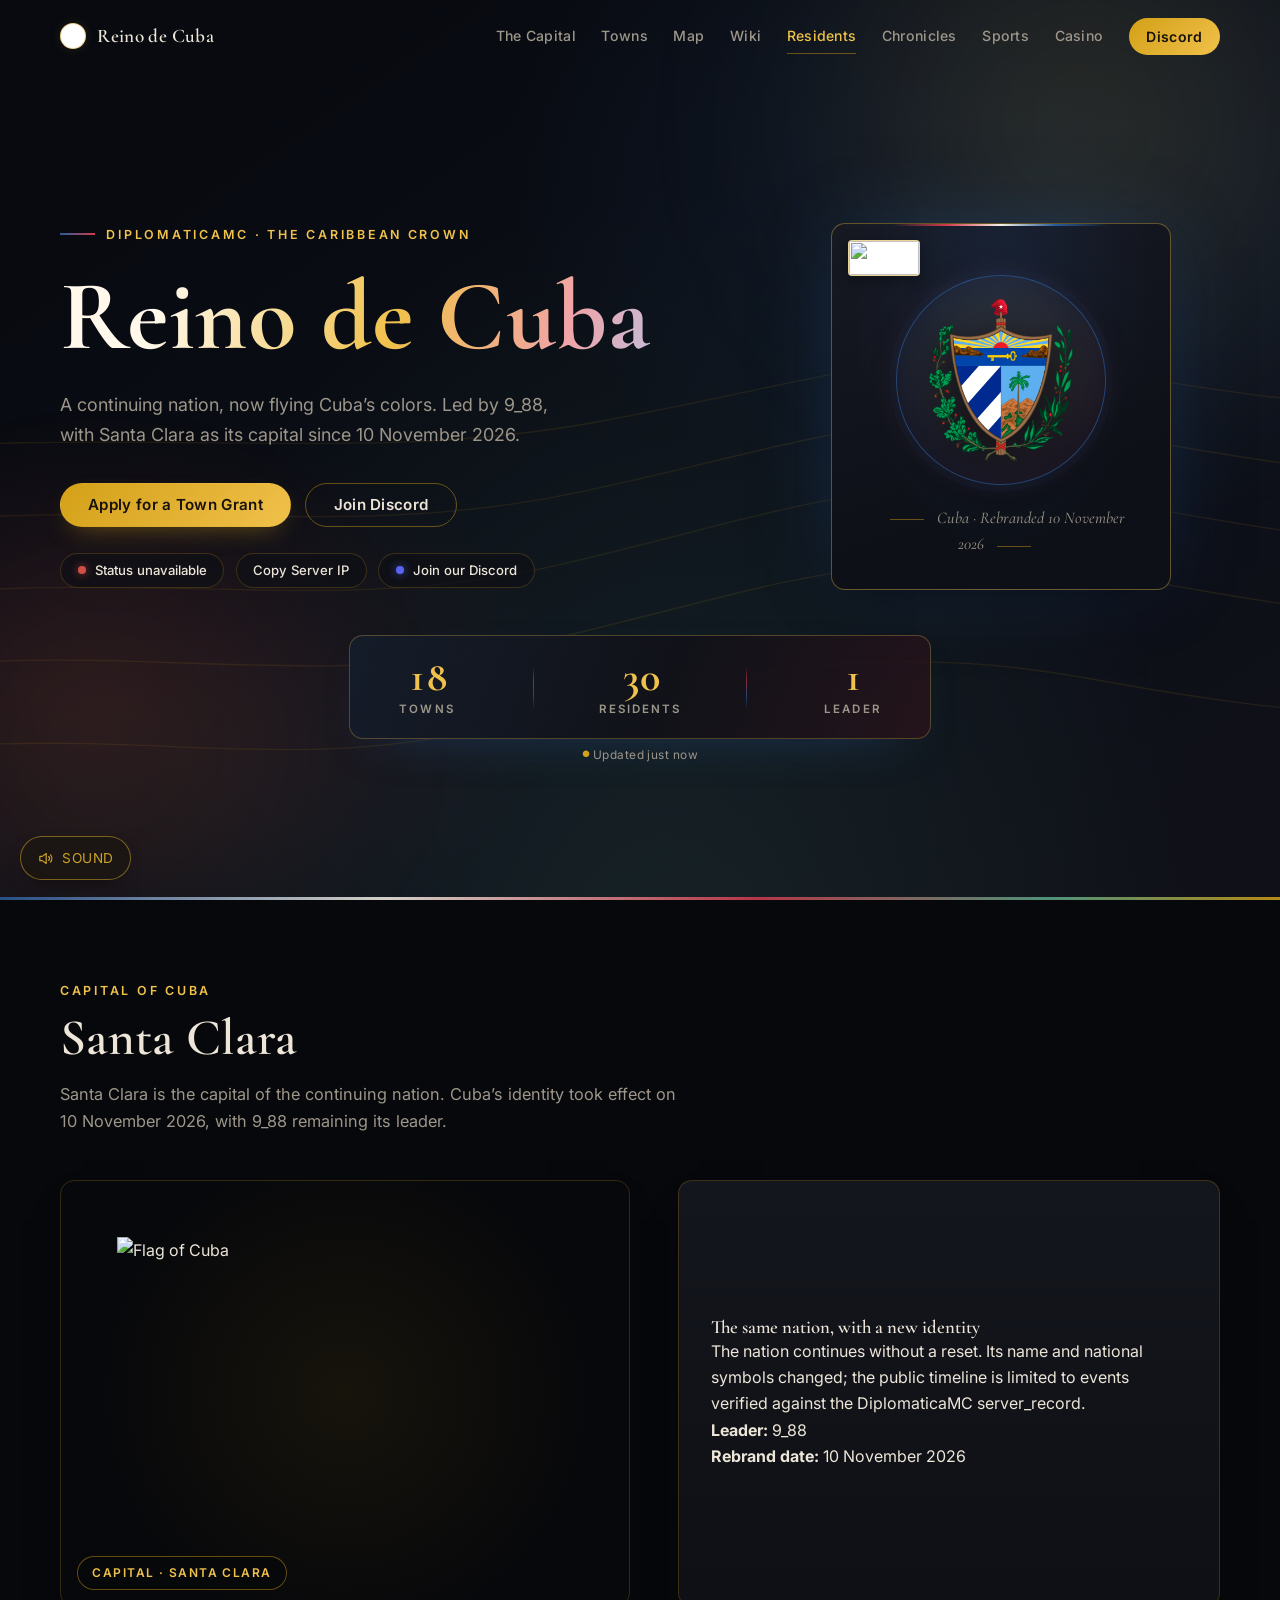
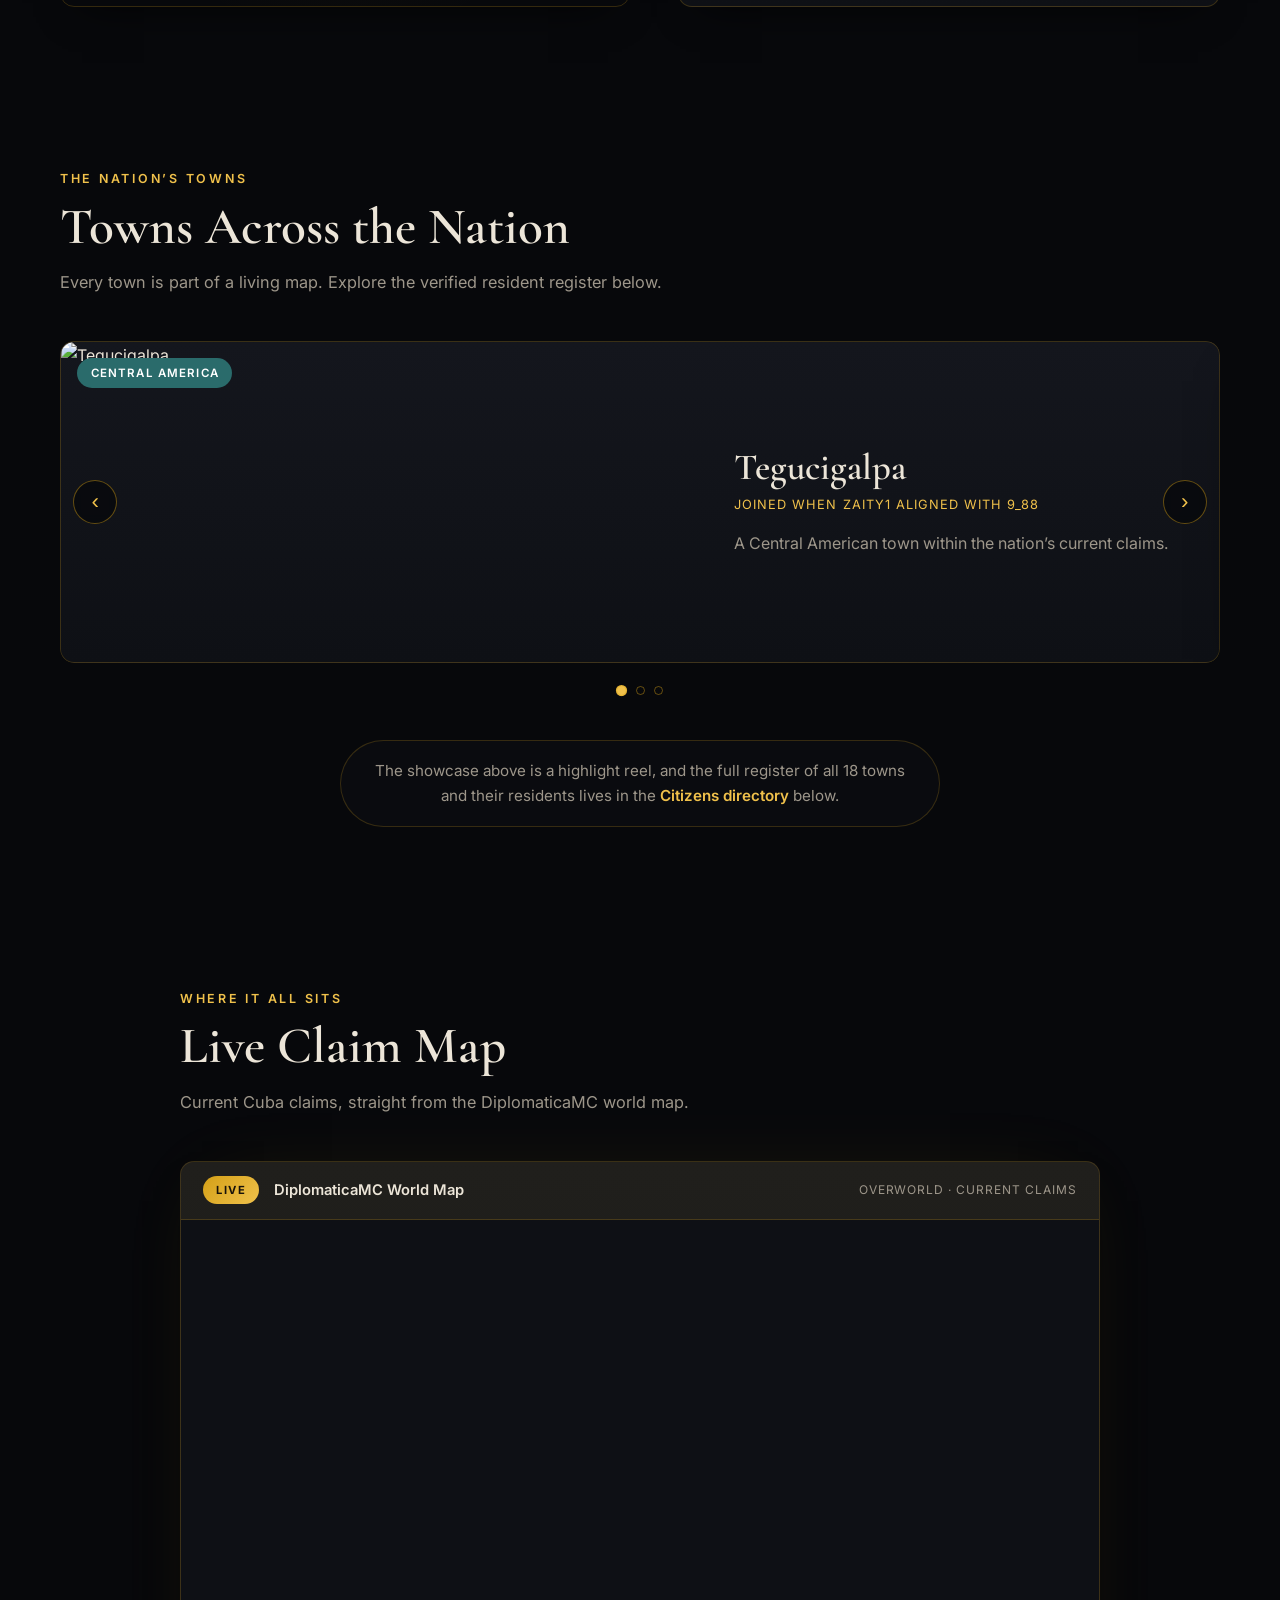
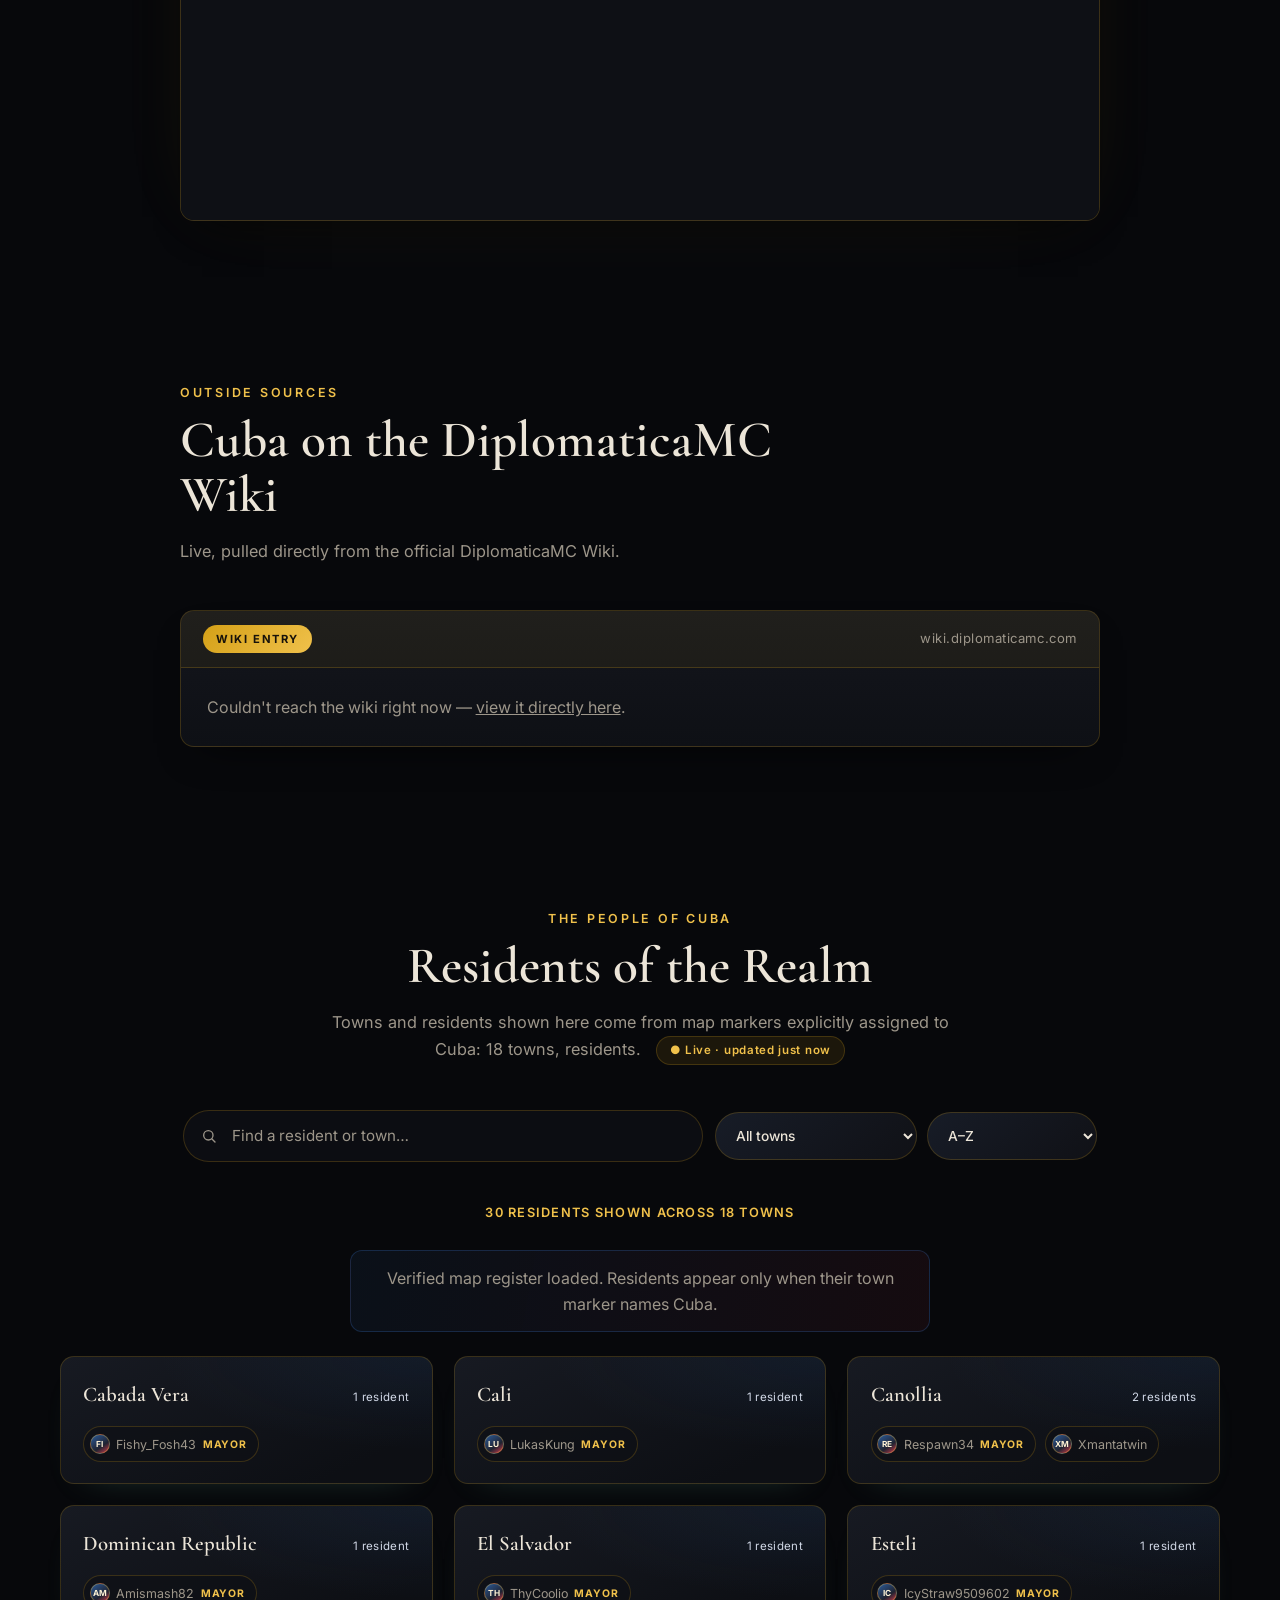
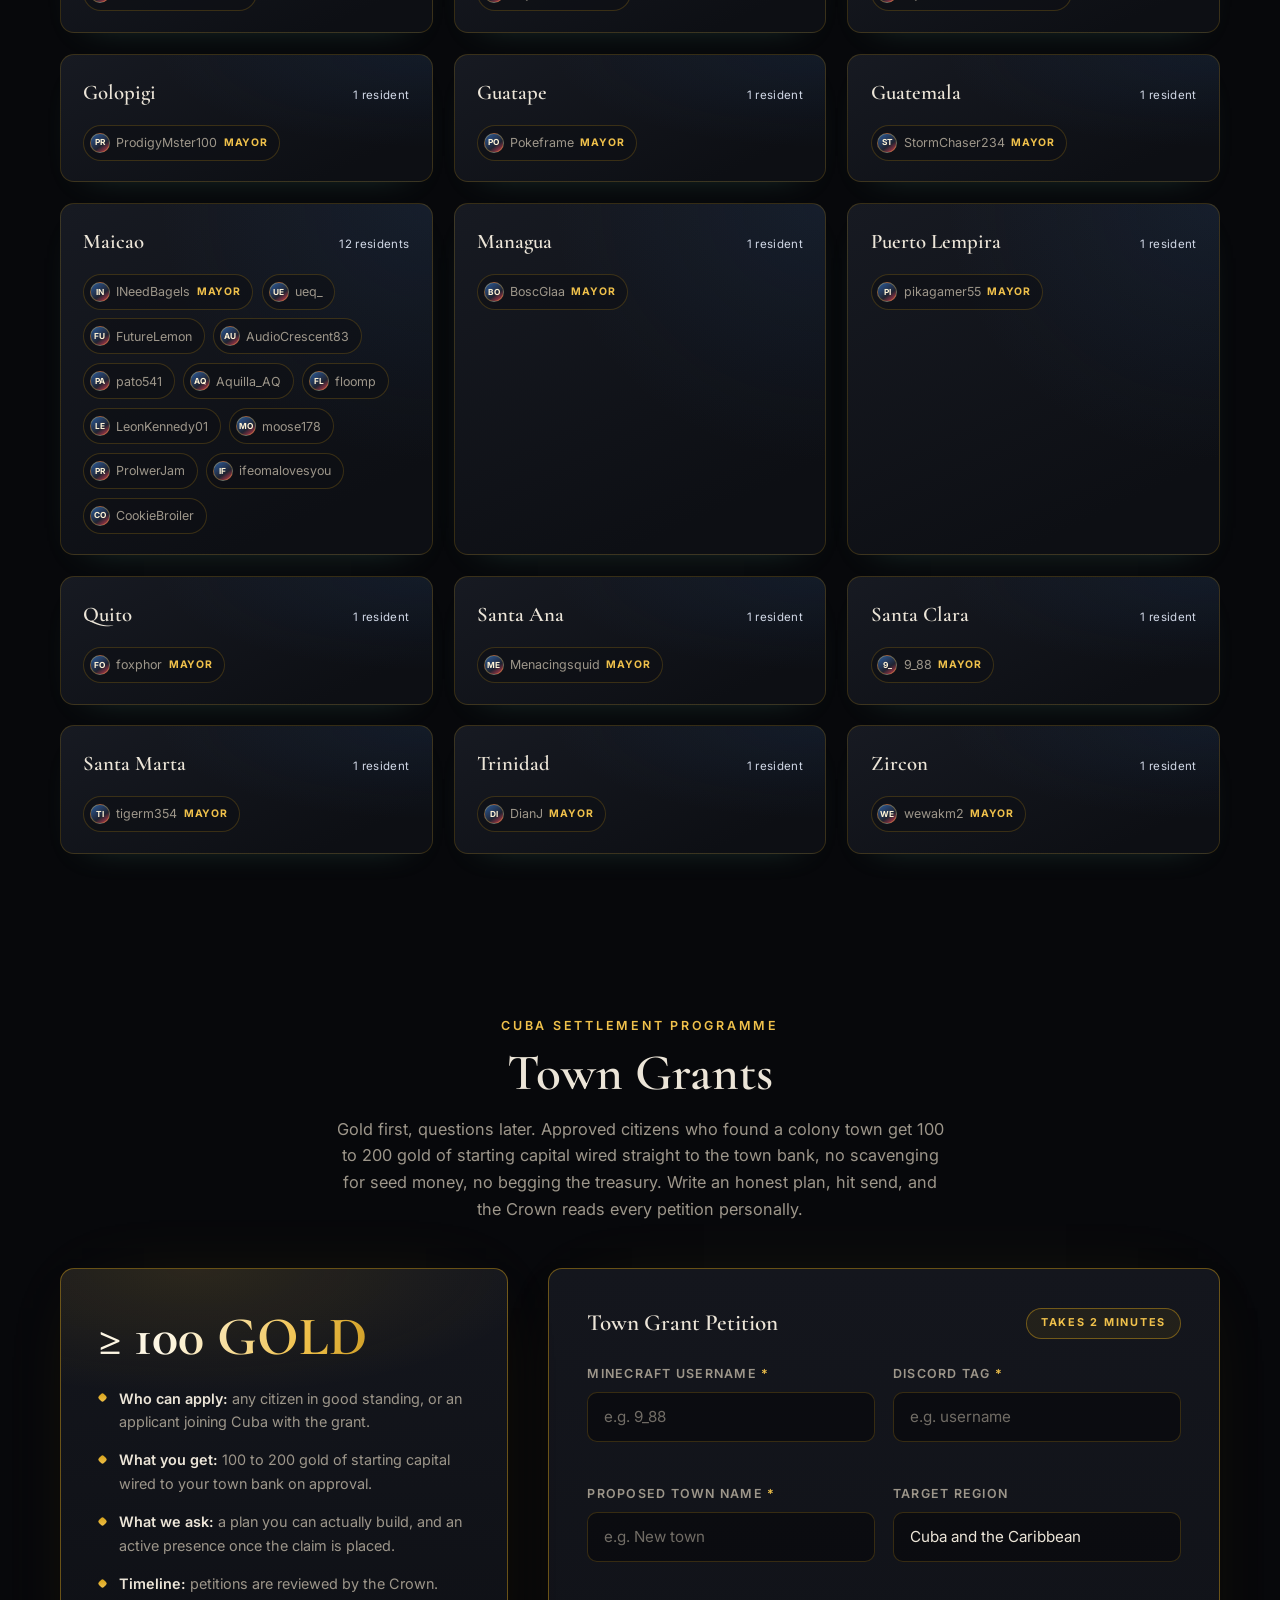
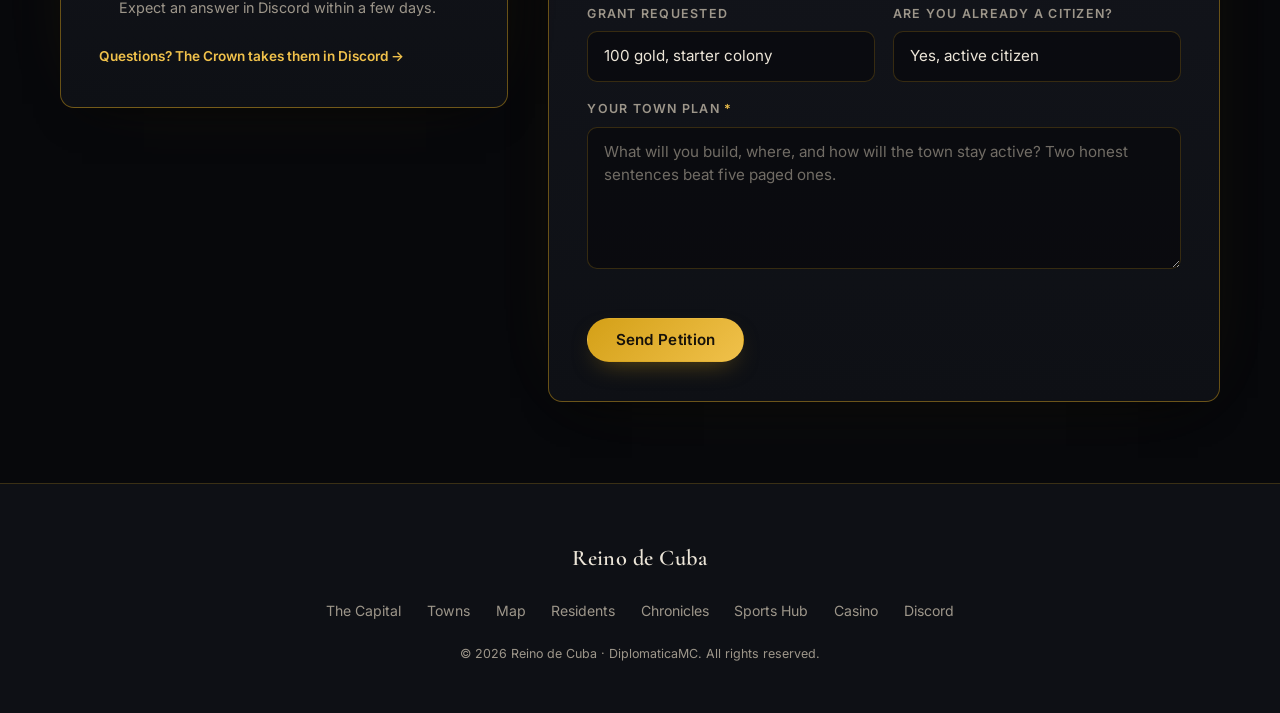
==== commit 2e2ff834: "Update index.html" ====
--- a/index.html
+++ b/index.html
@@ -126,7 +126,7 @@
         <!-- Crest panel: flag band + full coat of arms -->
         <div class="crest-panel hero-item hero-item-crest reveal is-in" aria-label="Flag and coat of arms of Cuba">
           <div class="flag-band" aria-hidden="true">
-            <img src="assets/img/flag-cuba.svg" alt="">
+            <img src="assets/img/flag-cuba.png" alt="">
           </div>
           <div class="crest-frame">
             <img class="crest-img"
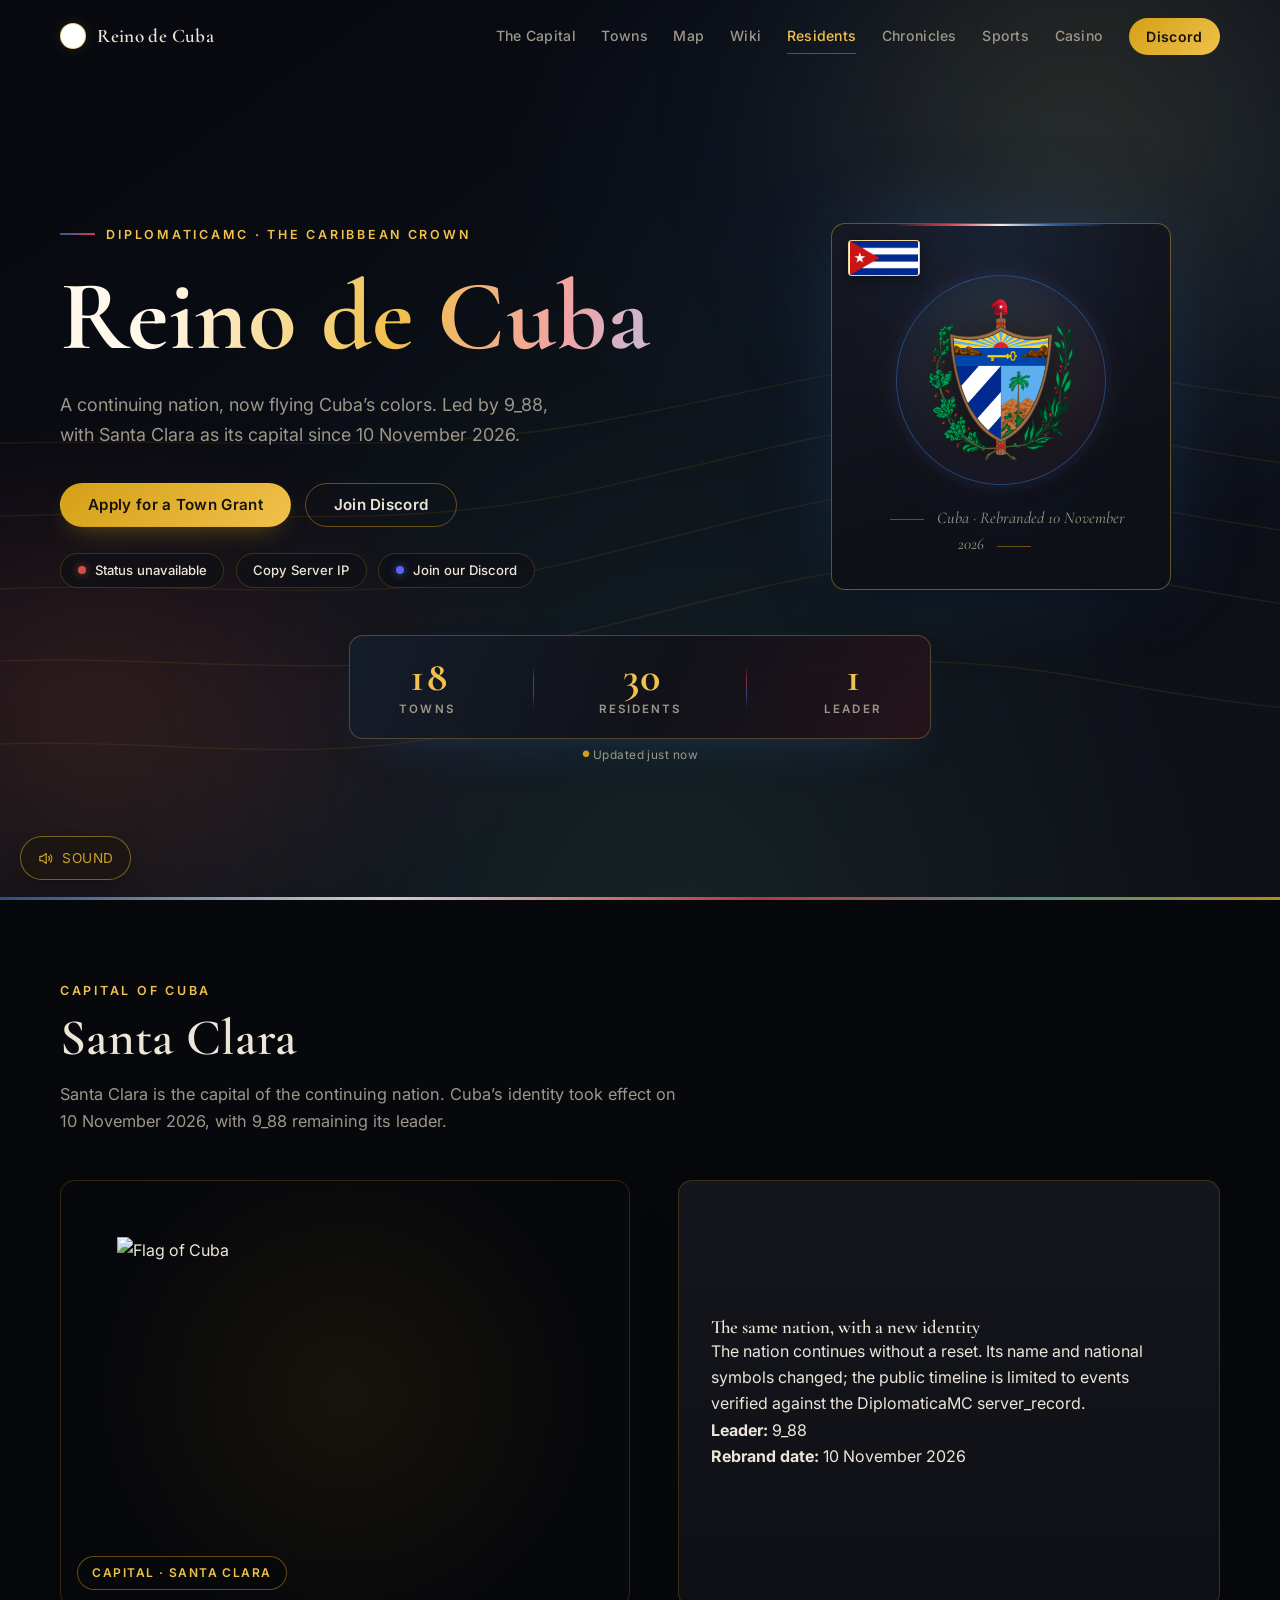
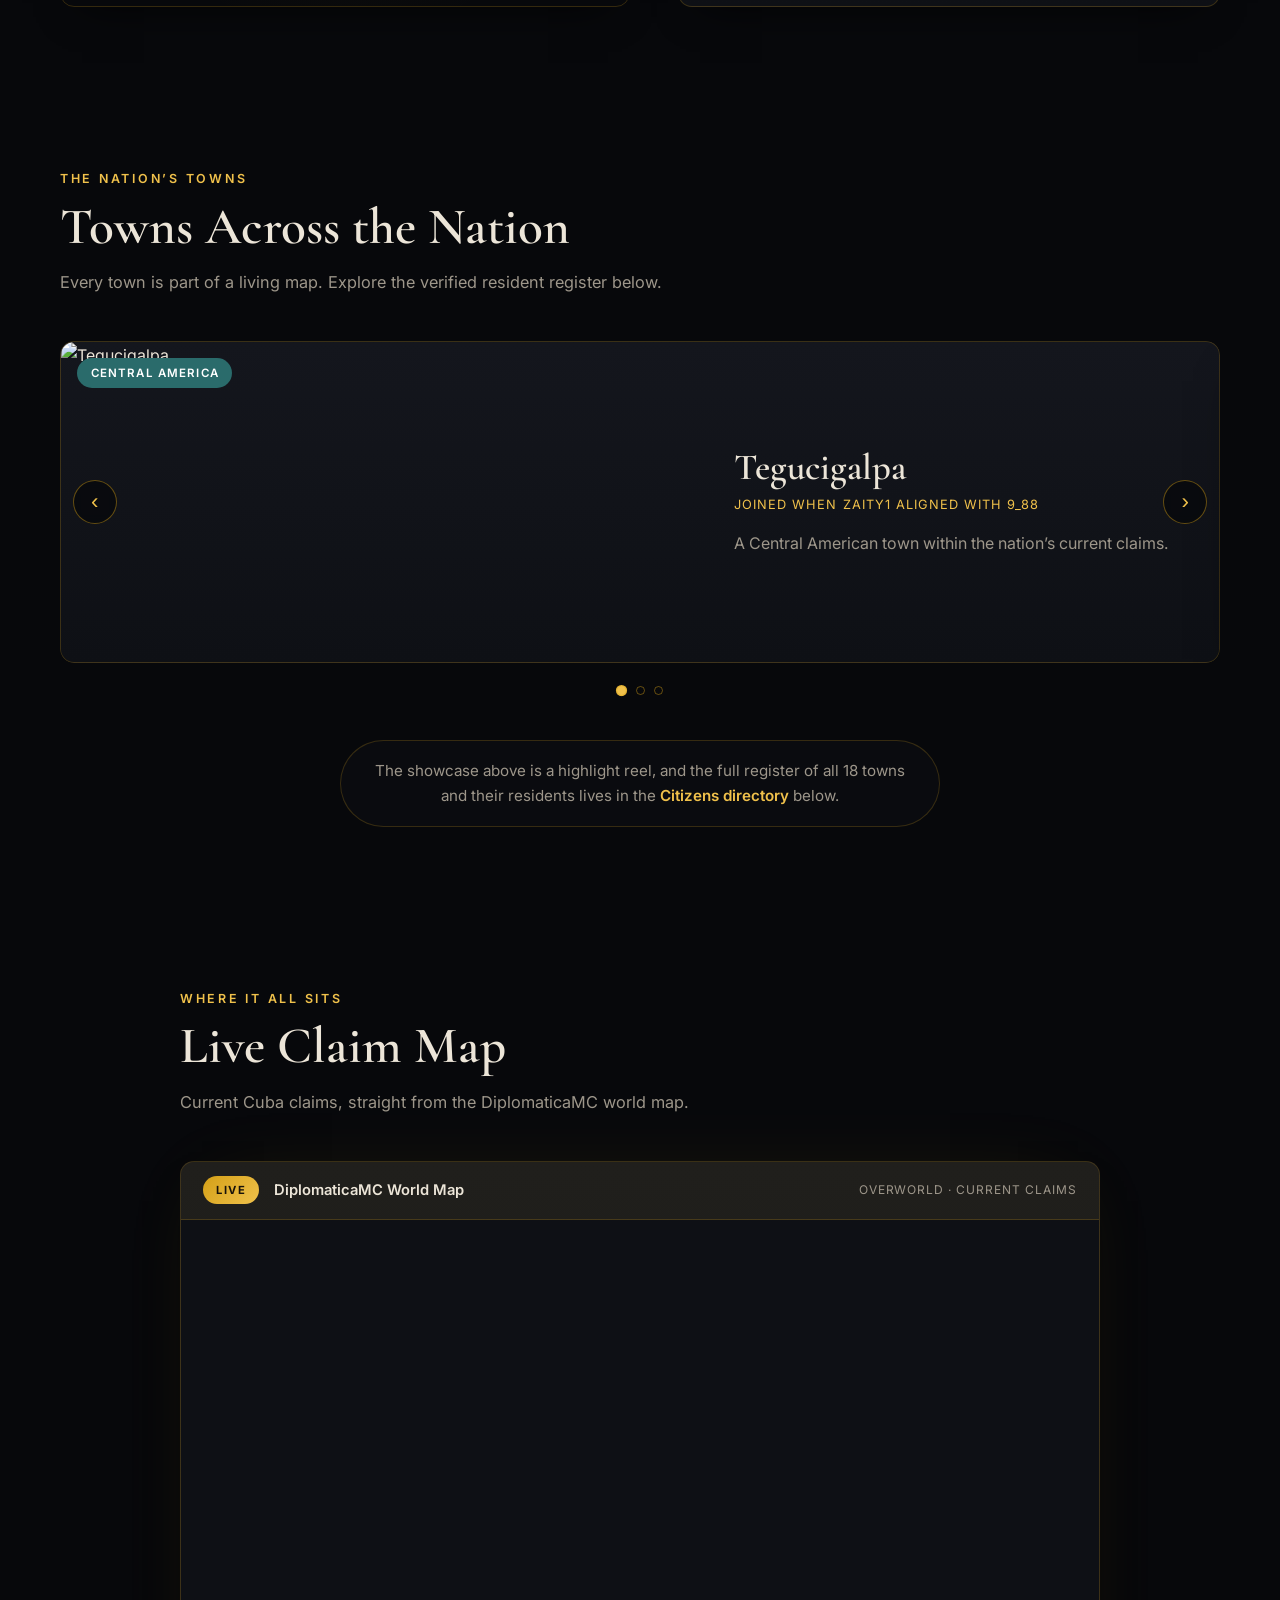
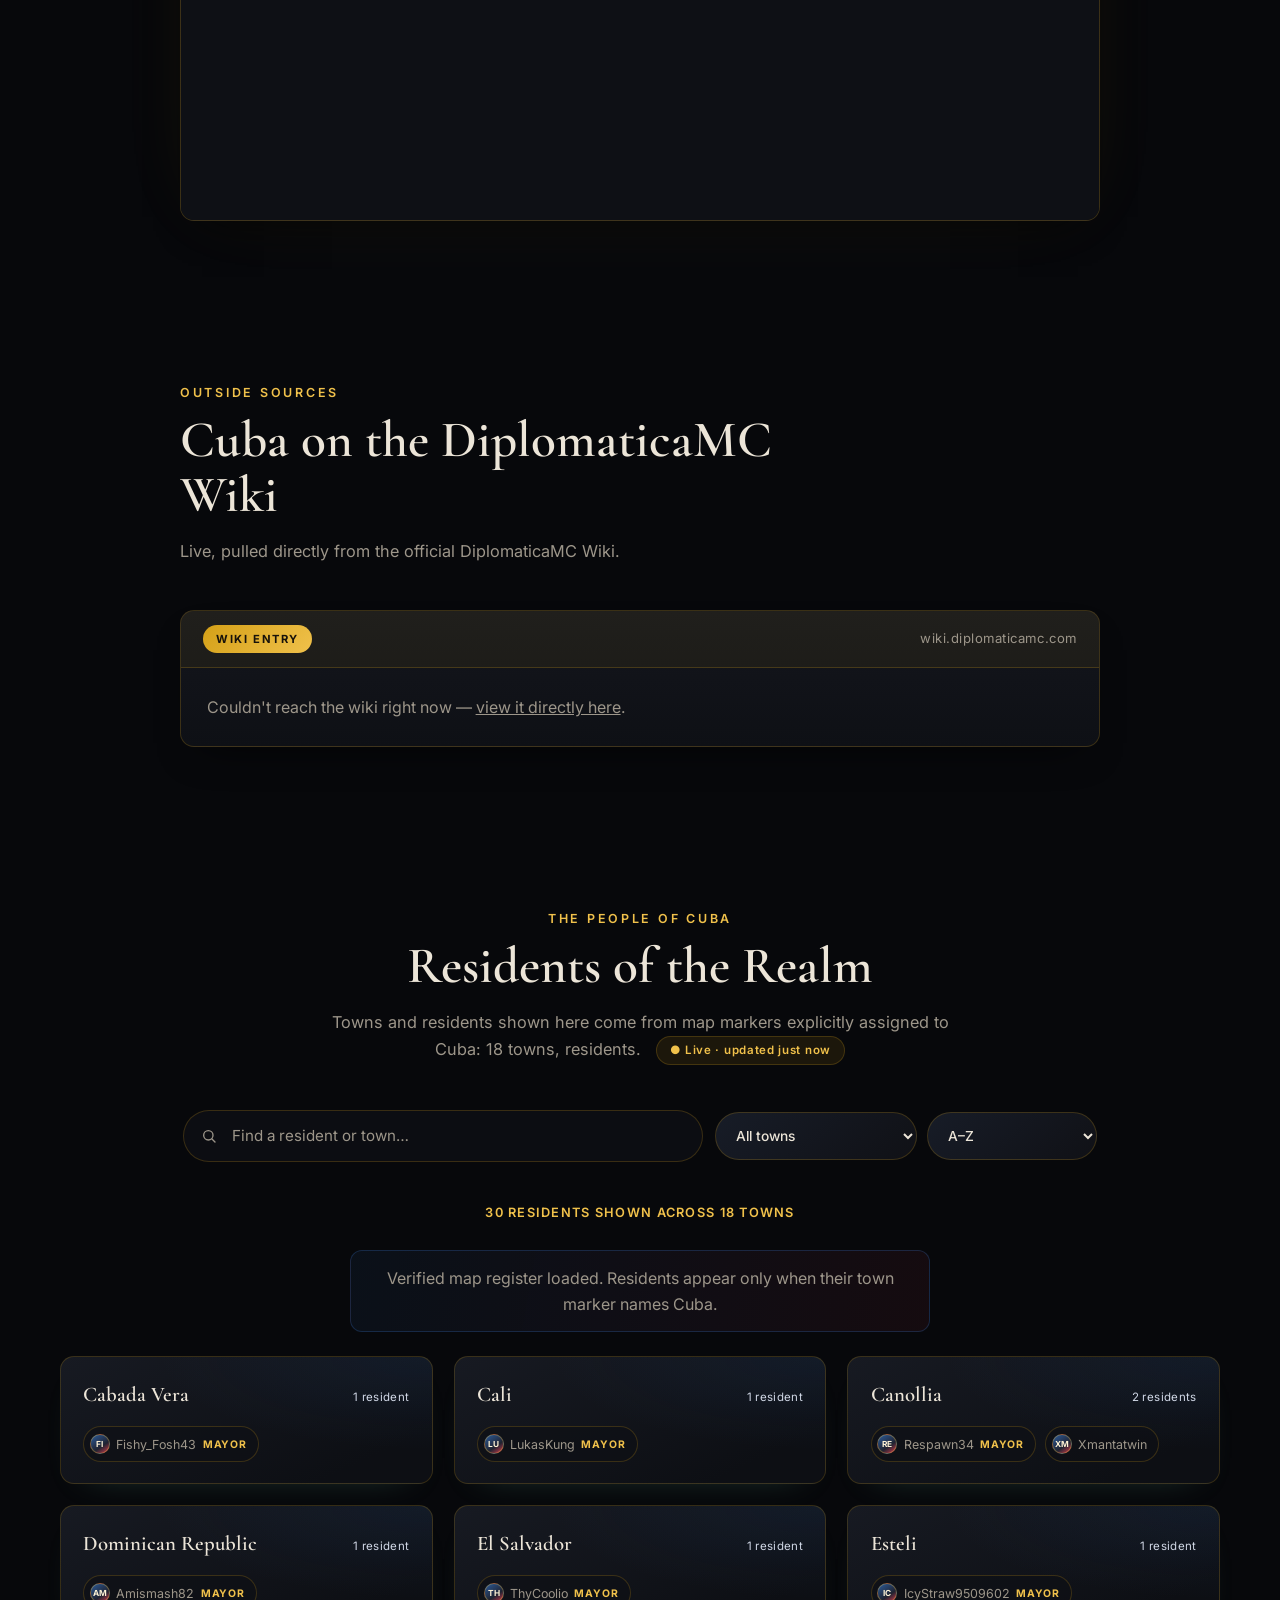
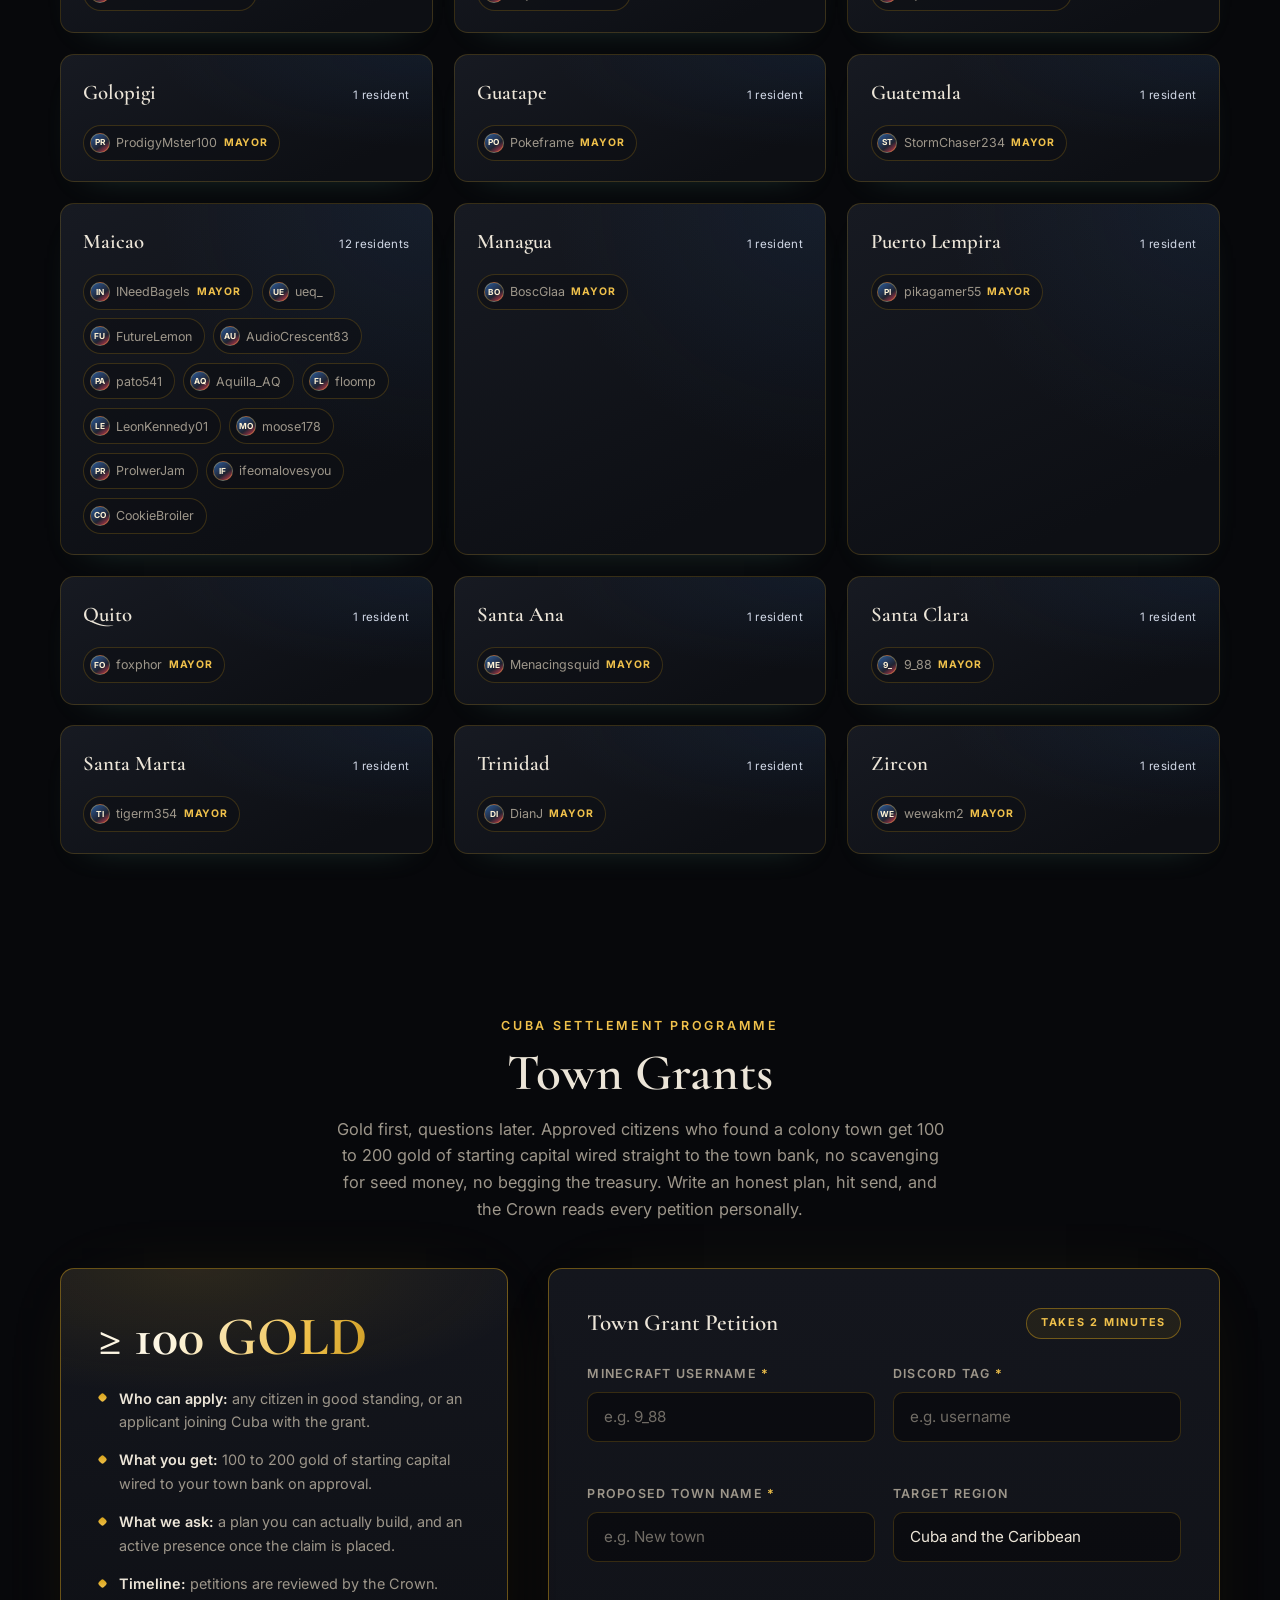
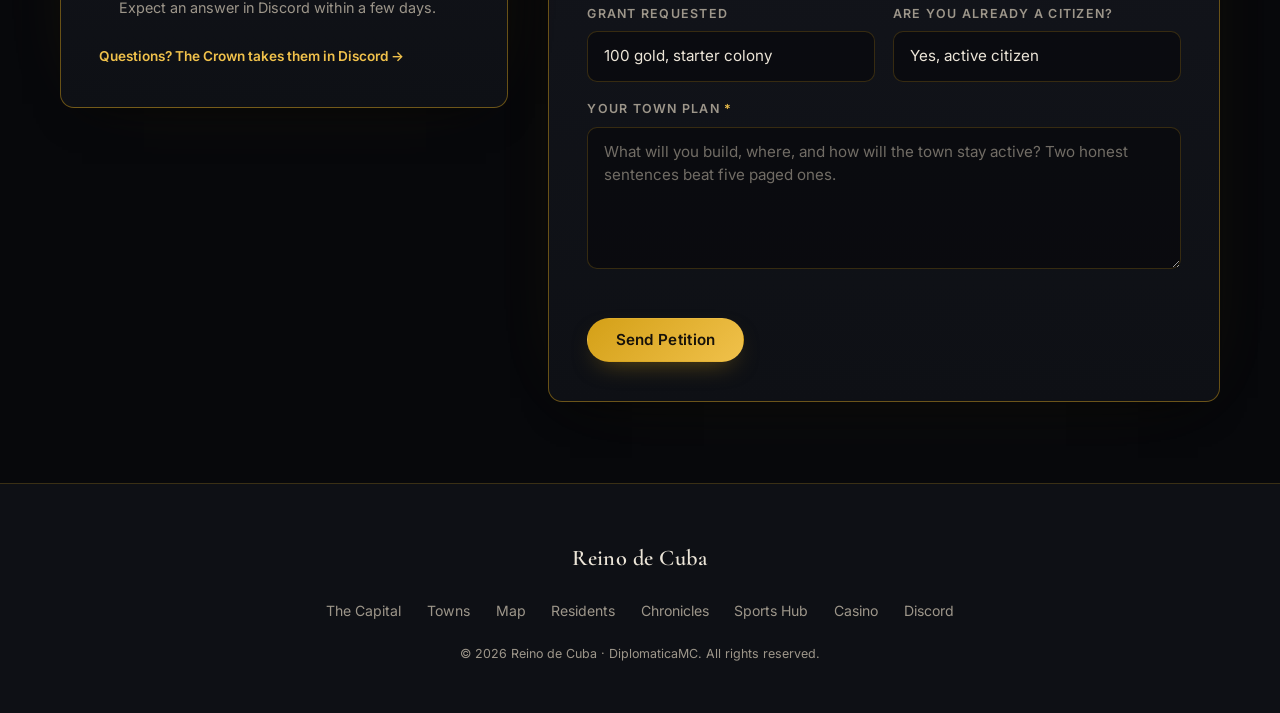
==== commit c4244561: "Fix image source path for Cuba flag" ====
--- a/index.html
+++ b/index.html
@@ -126,7 +126,7 @@
         <!-- Crest panel: flag band + full coat of arms -->
         <div class="crest-panel hero-item hero-item-crest reveal is-in" aria-label="Flag and coat of arms of Cuba">
           <div class="flag-band" aria-hidden="true">
-            <img src="assets/img/flag-cuba.png" alt="">
+            <img src="assets/flag-cuba.png" alt="">
           </div>
           <div class="crest-frame">
             <img class="crest-img"
--- a/css/main.css
+++ b/css/main.css
@@ -199,7 +199,7 @@
   height: 26px;
   border-radius: 50%;
   border: 1px solid var(--gold-line-strong);
-  background: #fff url("../assets/img/flag-cuba.svg") center / cover no-repeat;
+  background: #fff url("../assets/img/flag-cuba.png") center / cover no-repeat;
   box-shadow: 0 0 12px var(--gold-glow);
 }
 .brand-name {
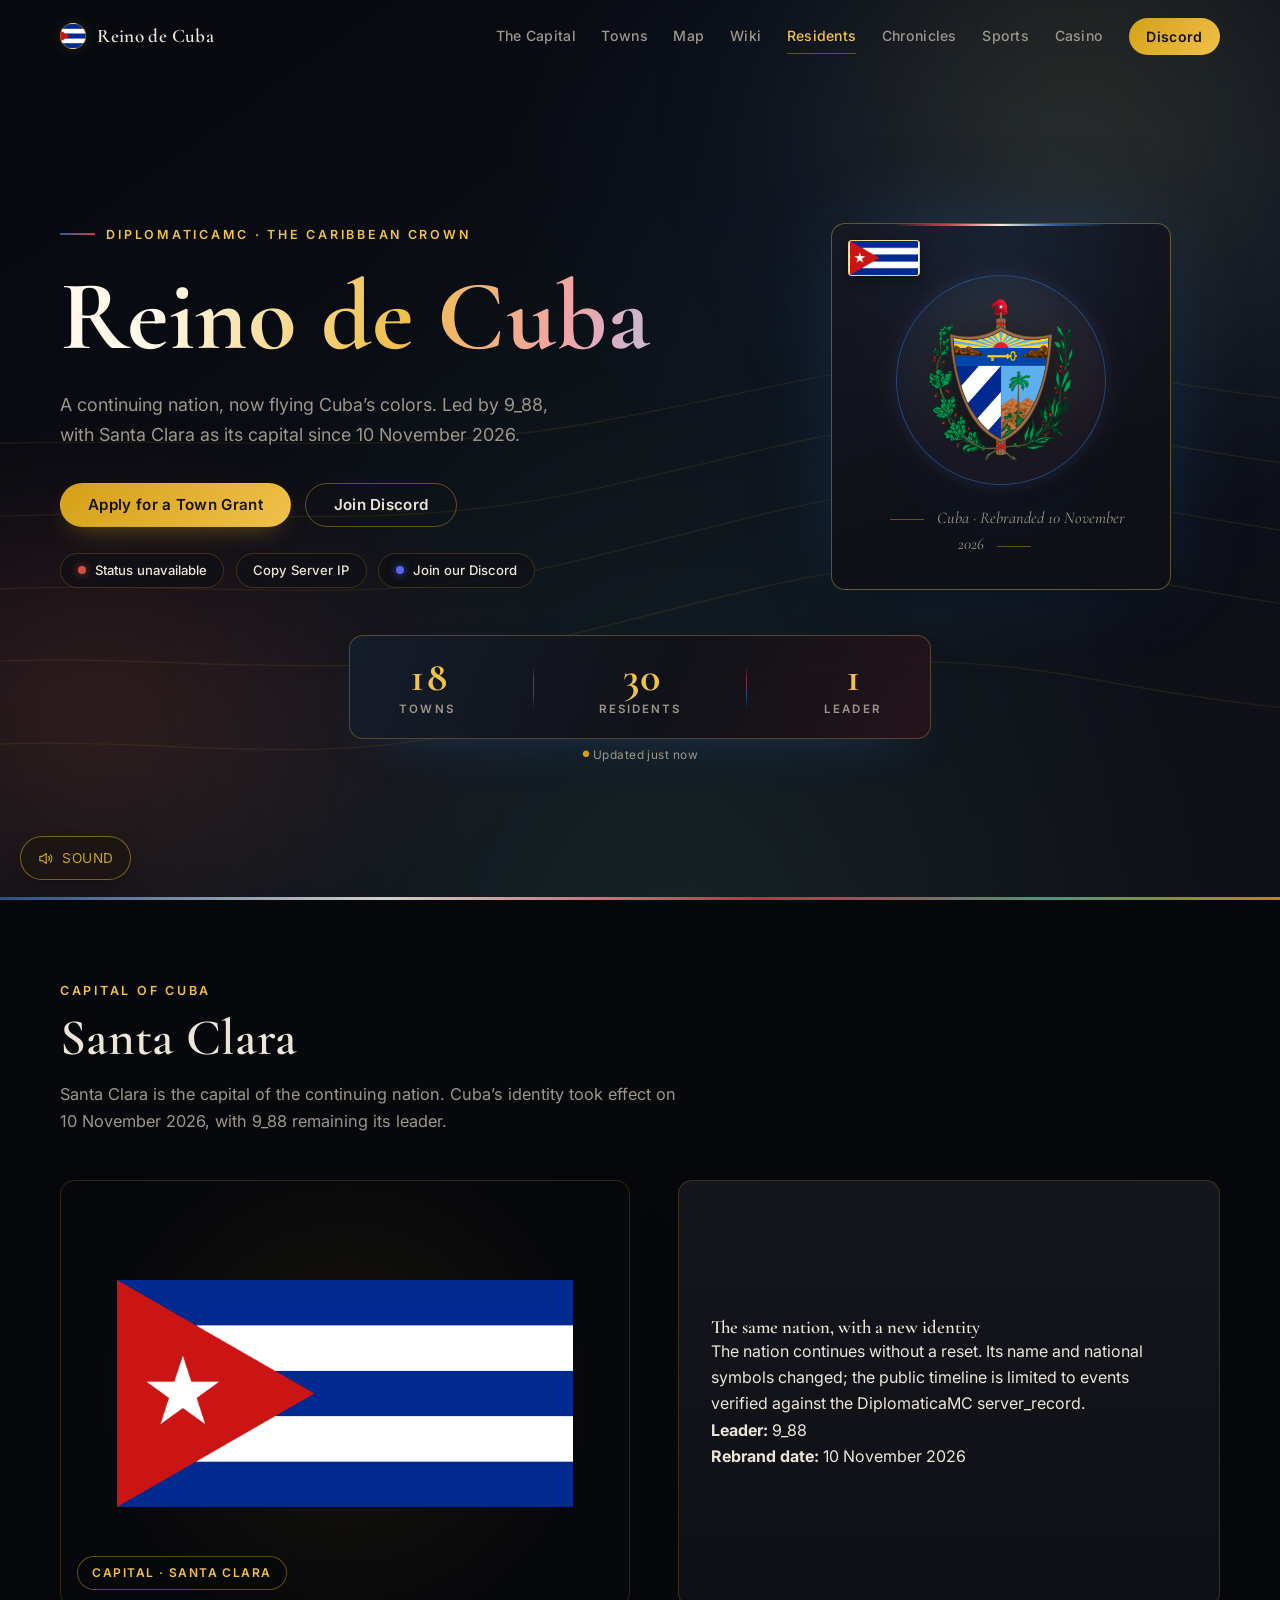
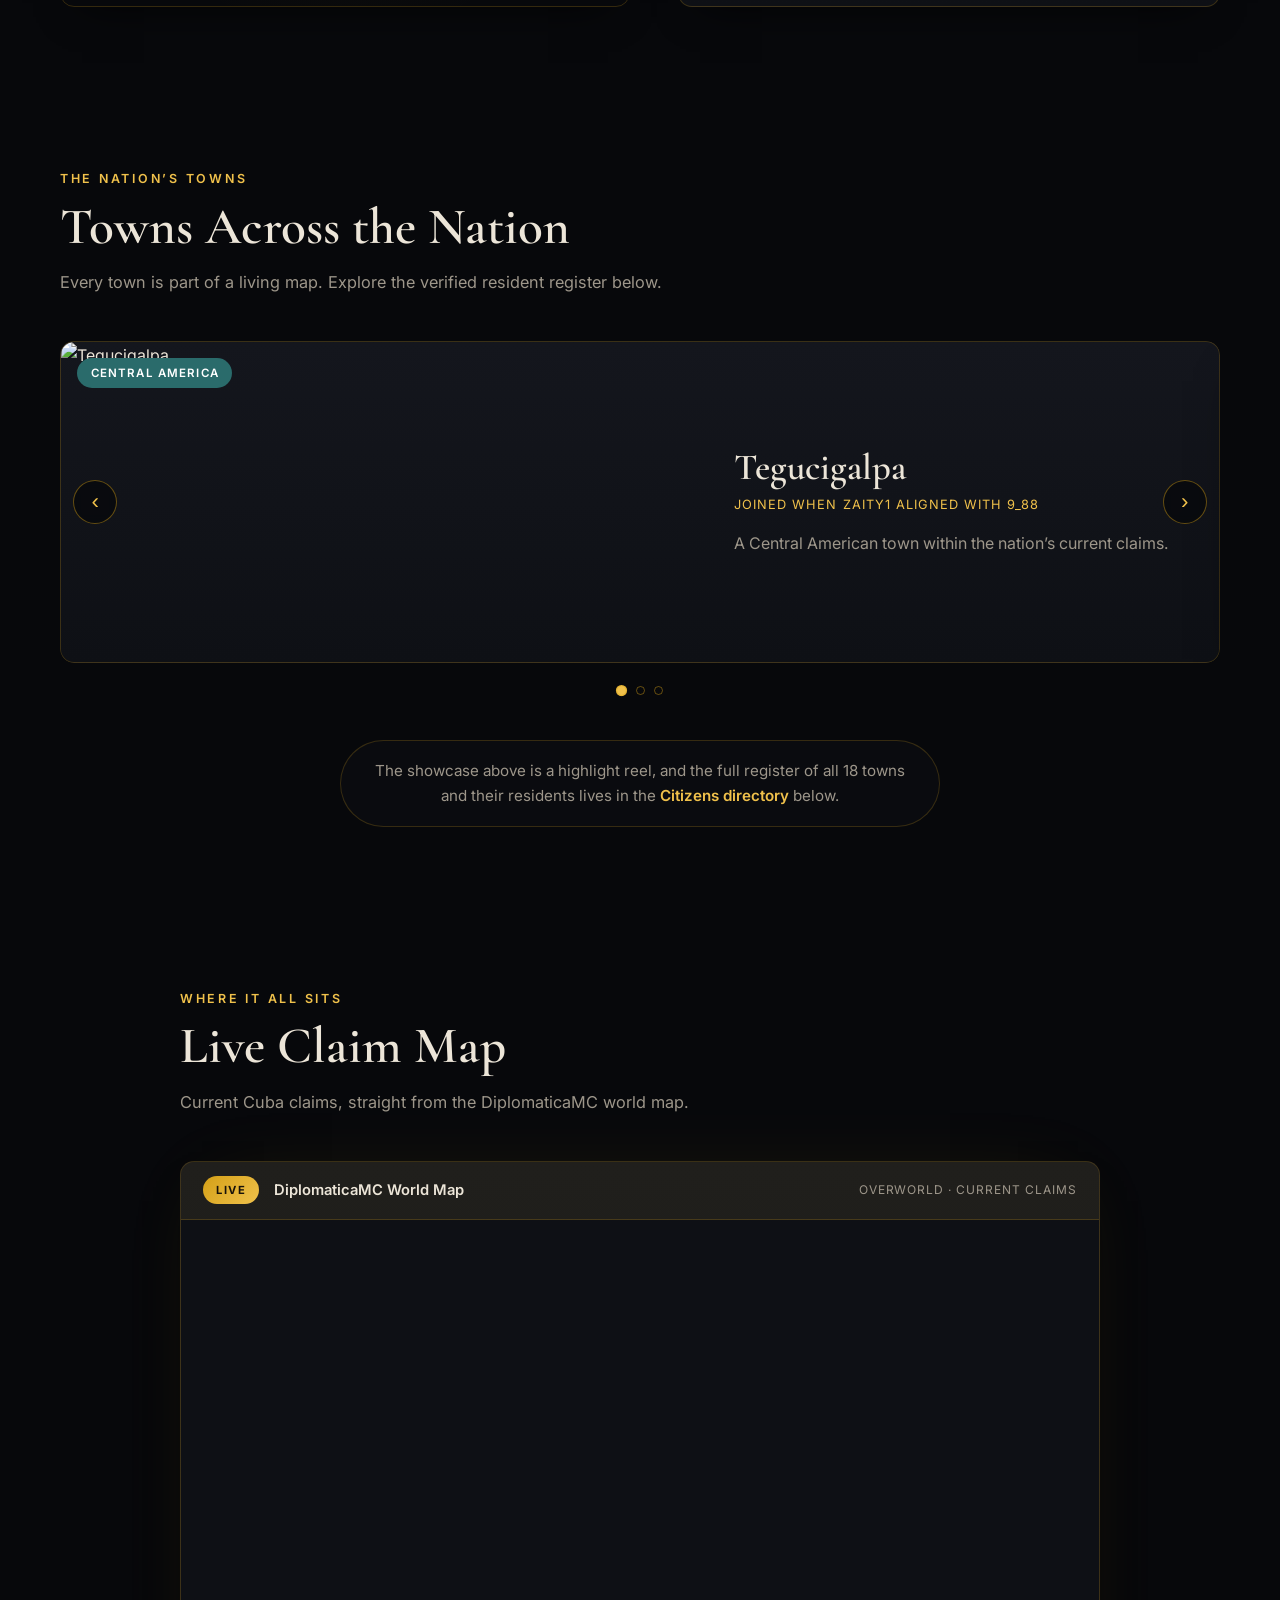
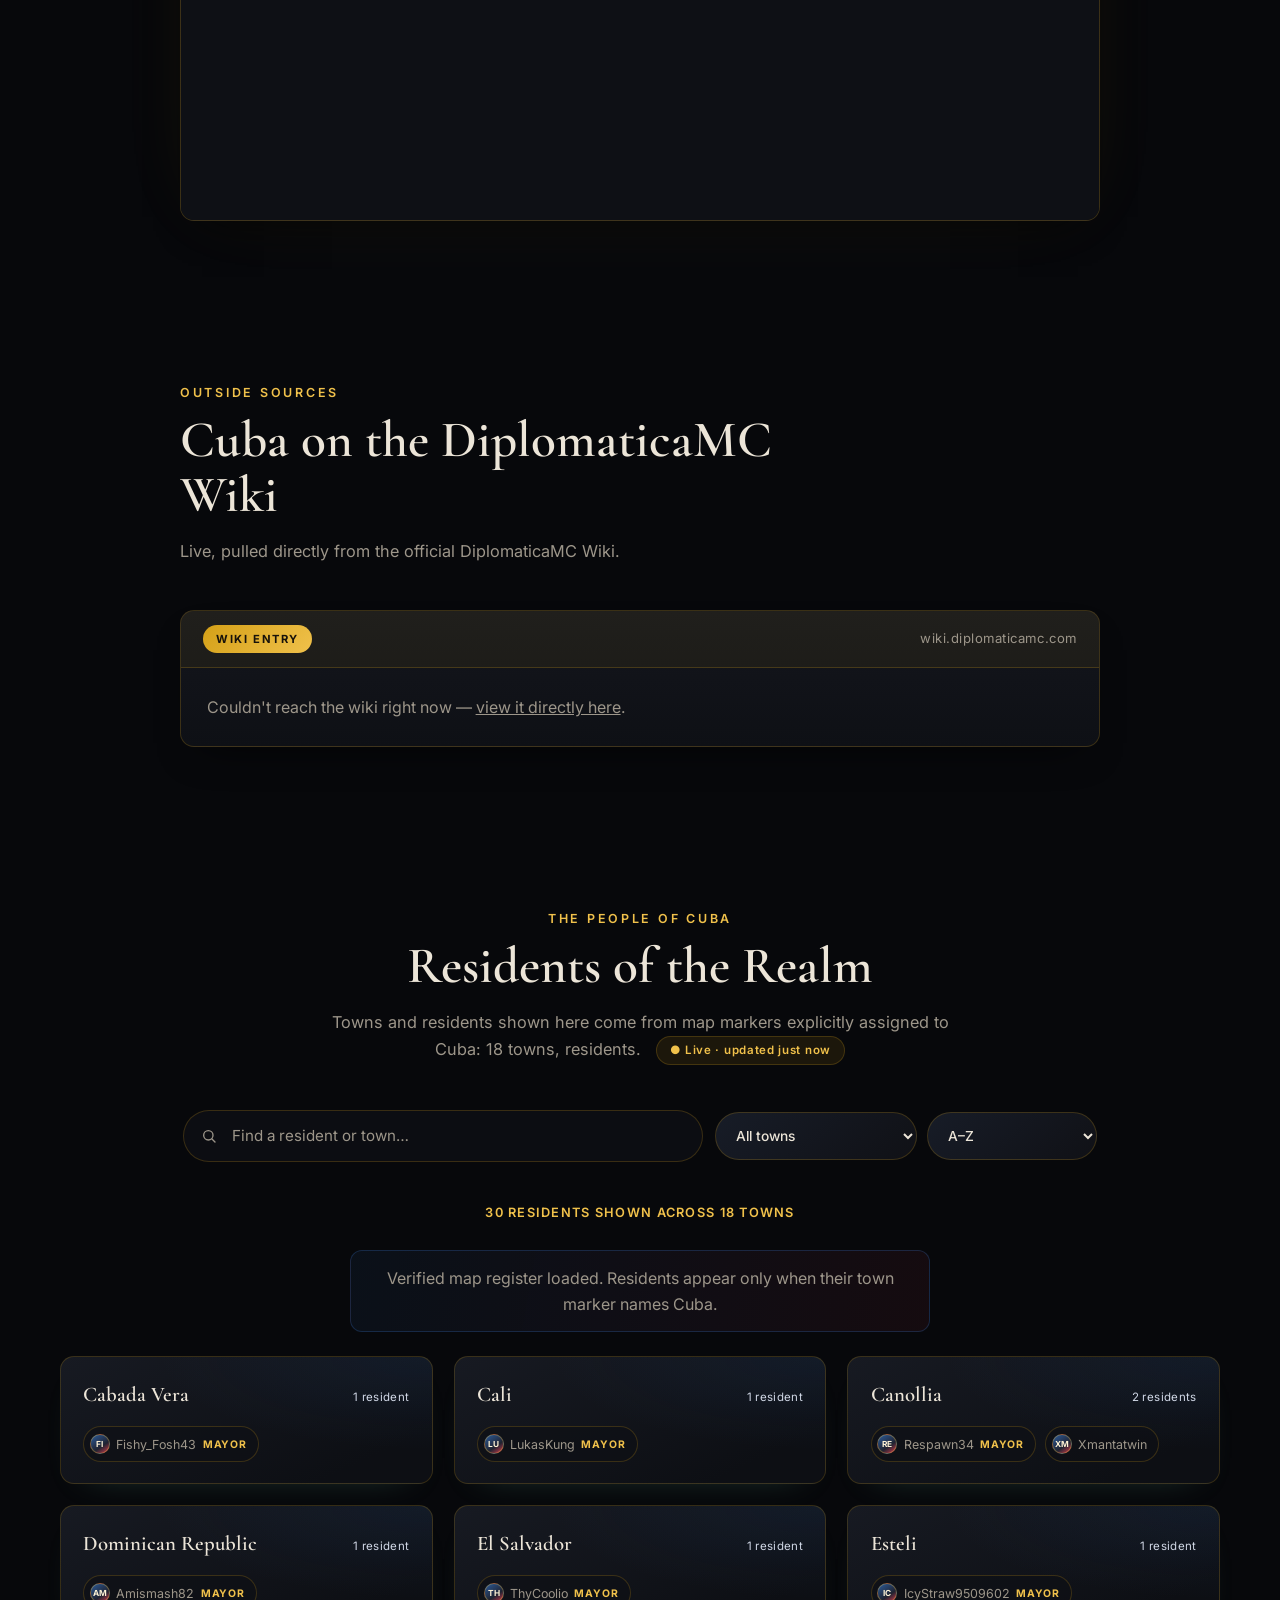
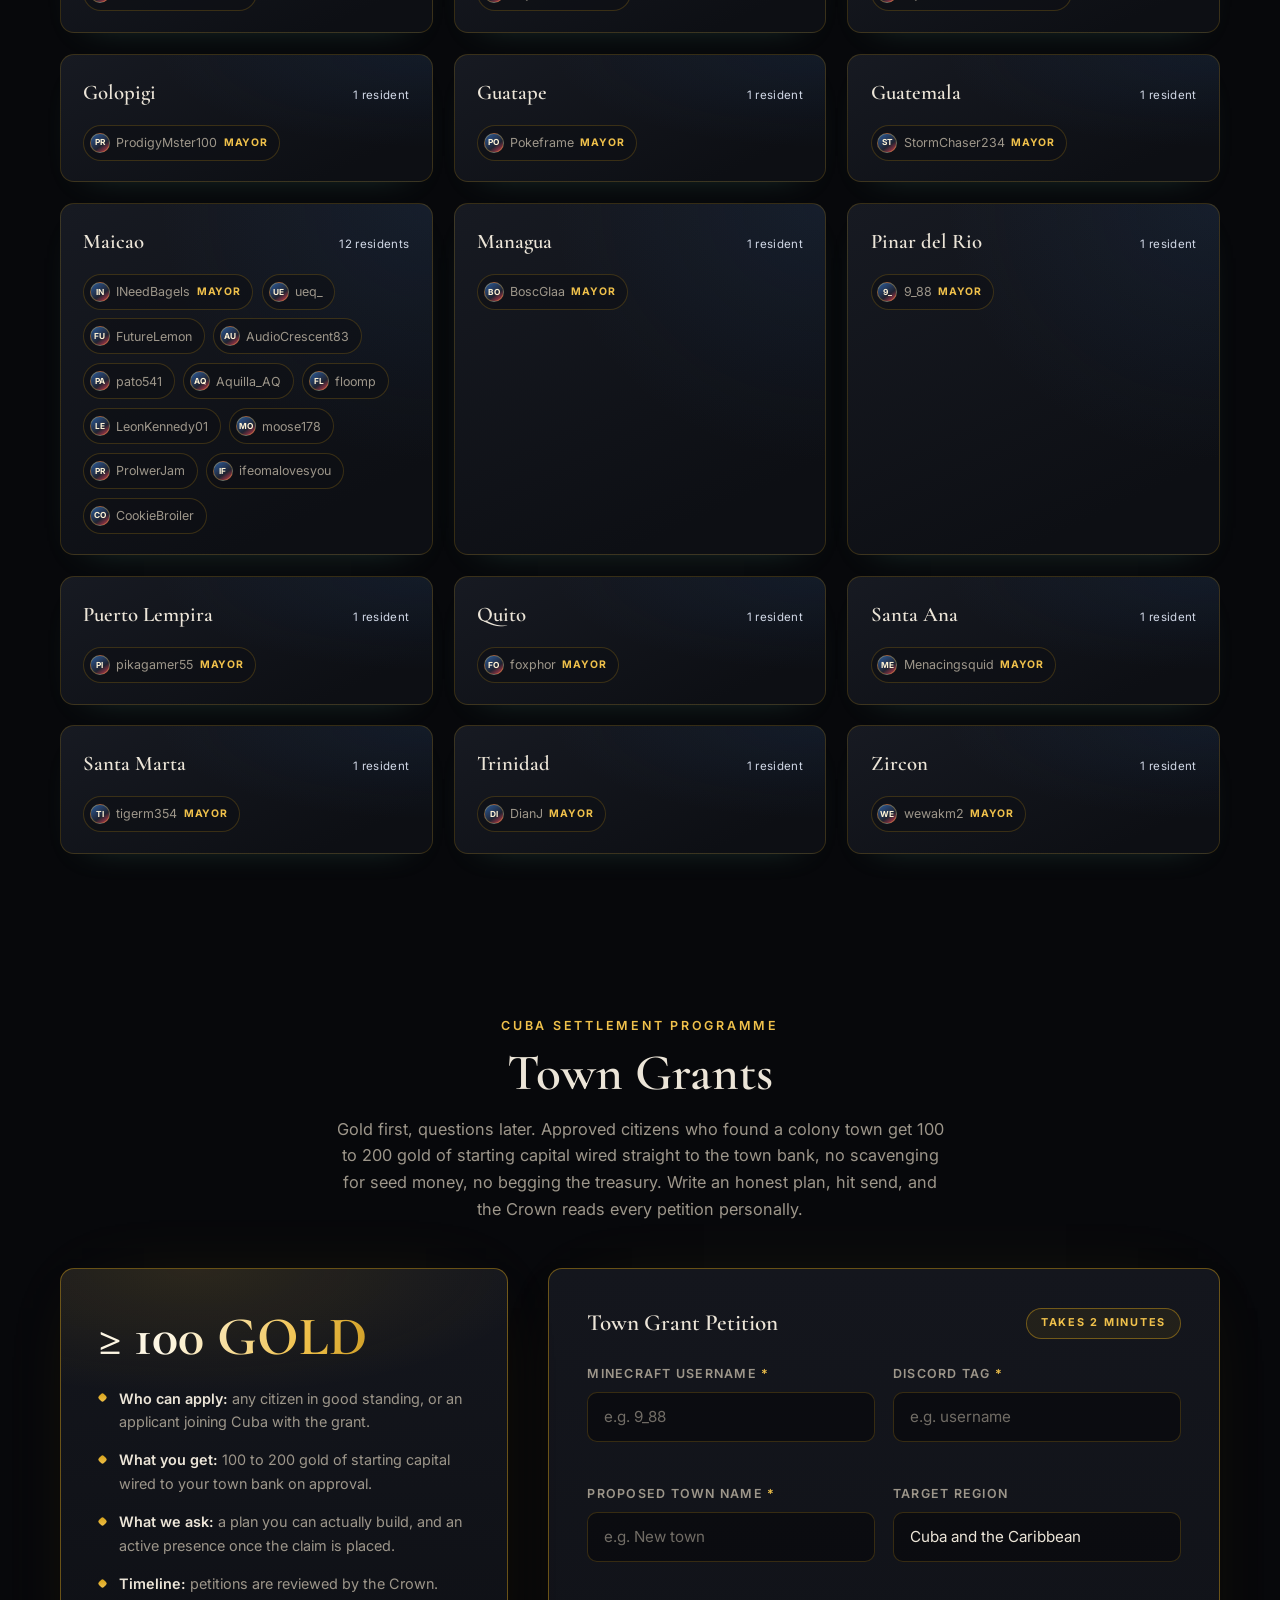
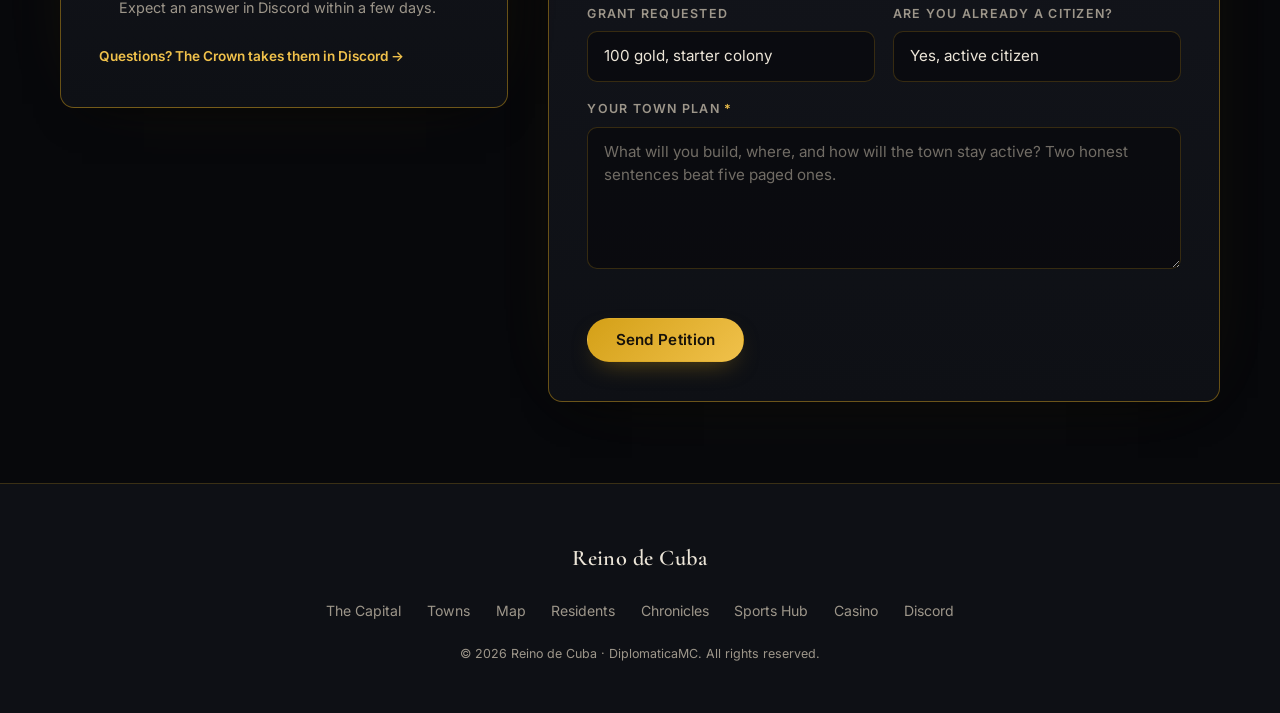
==== commit 4975aa5d: "Update index.html" ====
--- a/index.html
+++ b/index.html
@@ -176,7 +176,7 @@
 
         <div class="capital-split">
           <figure class="capital-media">
-            <img class="capital-flag" src="assets/img/flag-cuba.svg" loading="lazy" decoding="async"
+            <img class="capital-flag" src="assets/flag-cuba.png" loading="lazy" decoding="async"
                  alt="Flag of Cuba">
             <figcaption class="capital-badge">Capital &middot; Santa Clara</figcaption>
           </figure>
--- a/css/main.css
+++ b/css/main.css
@@ -199,7 +199,7 @@
   height: 26px;
   border-radius: 50%;
   border: 1px solid var(--gold-line-strong);
-  background: #fff url("../assets/img/flag-cuba.png") center / cover no-repeat;
+  background: #fff url("../assets/flag-cuba.png") center / cover no-repeat;
   box-shadow: 0 0 12px var(--gold-glow);
 }
 .brand-name {
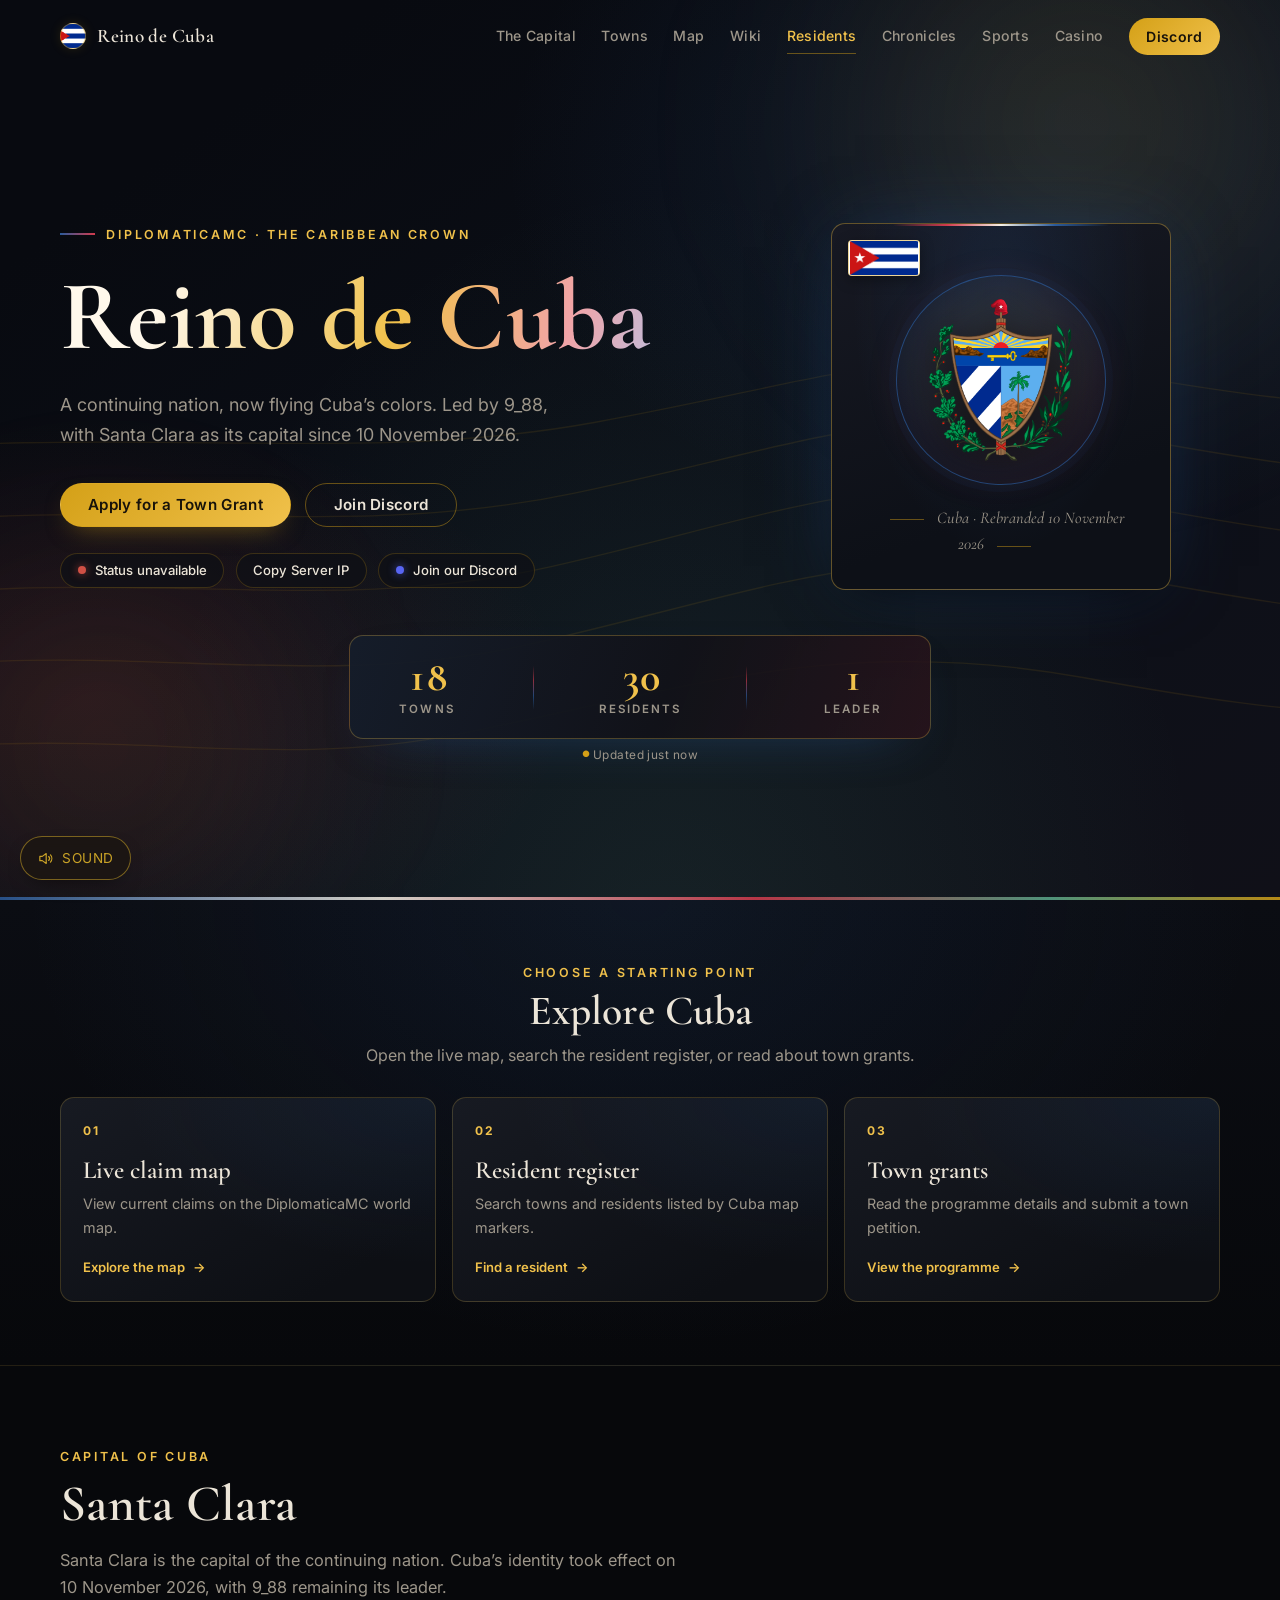
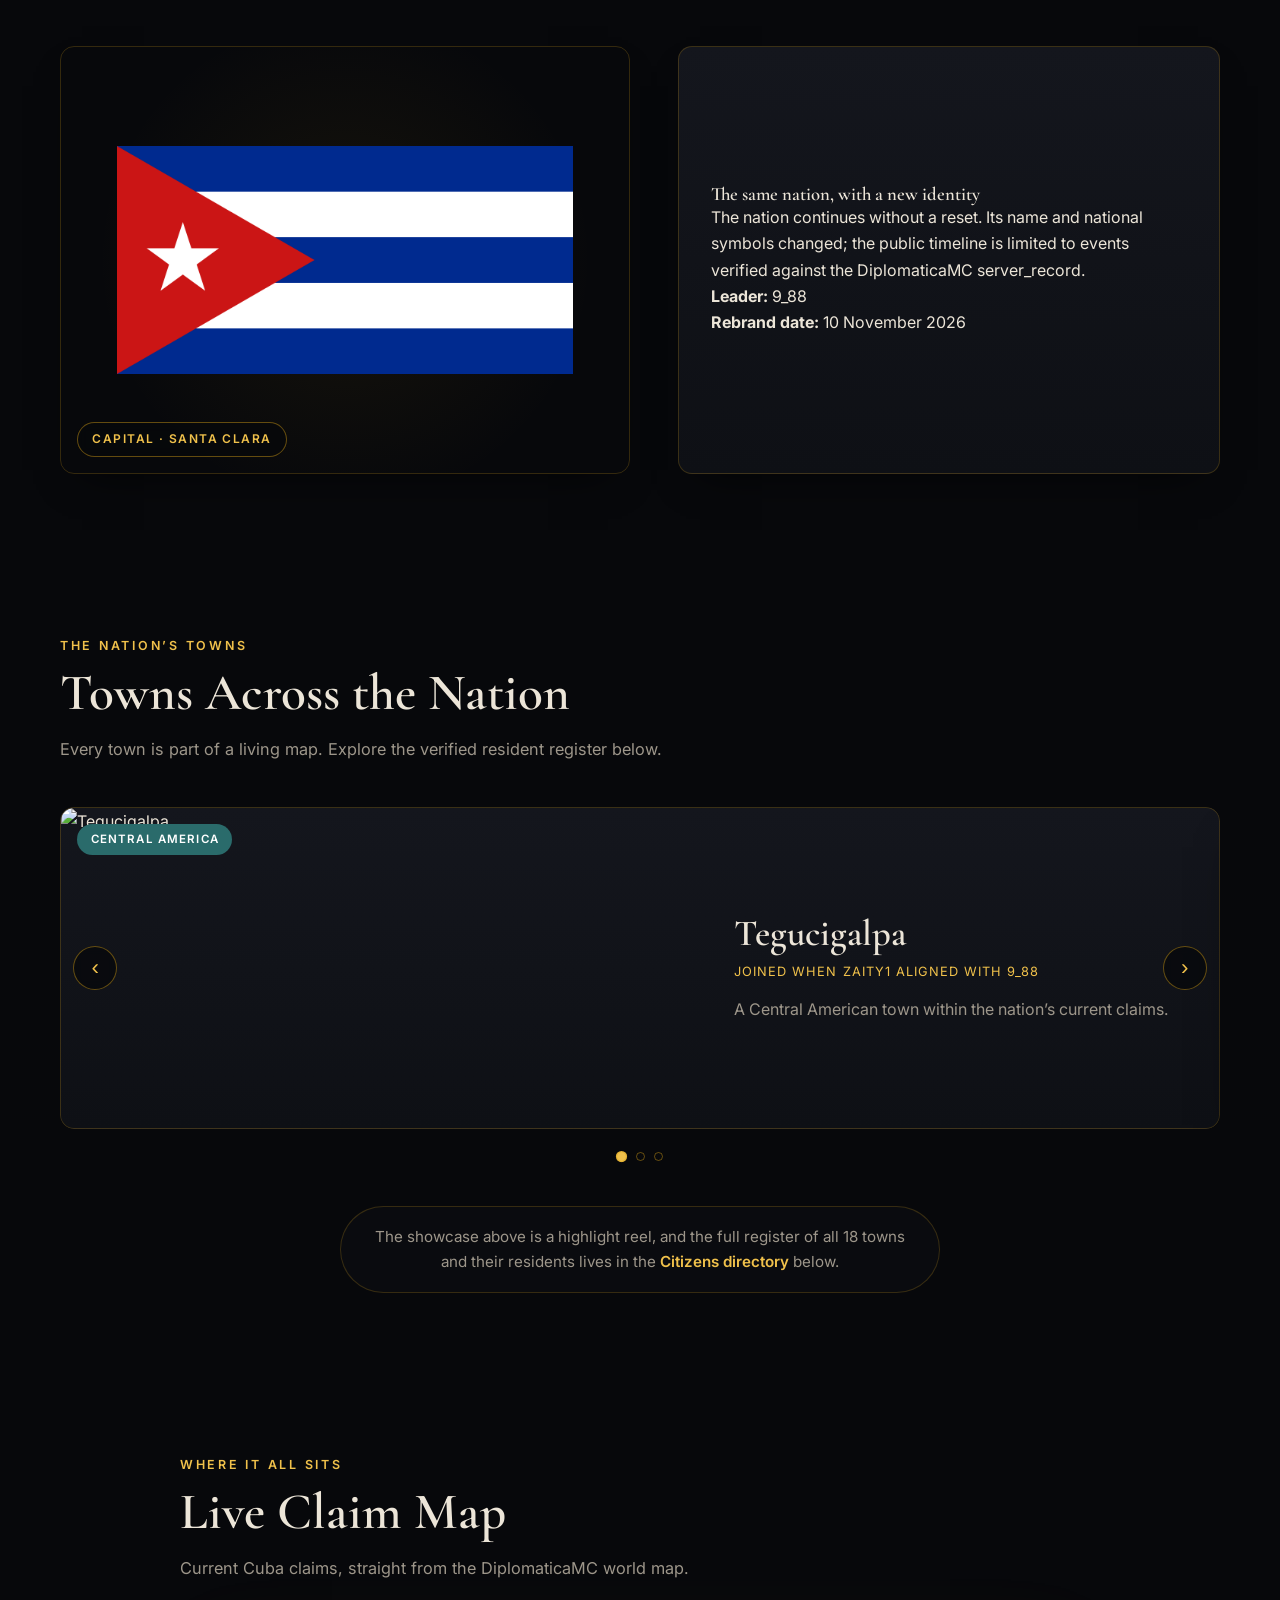
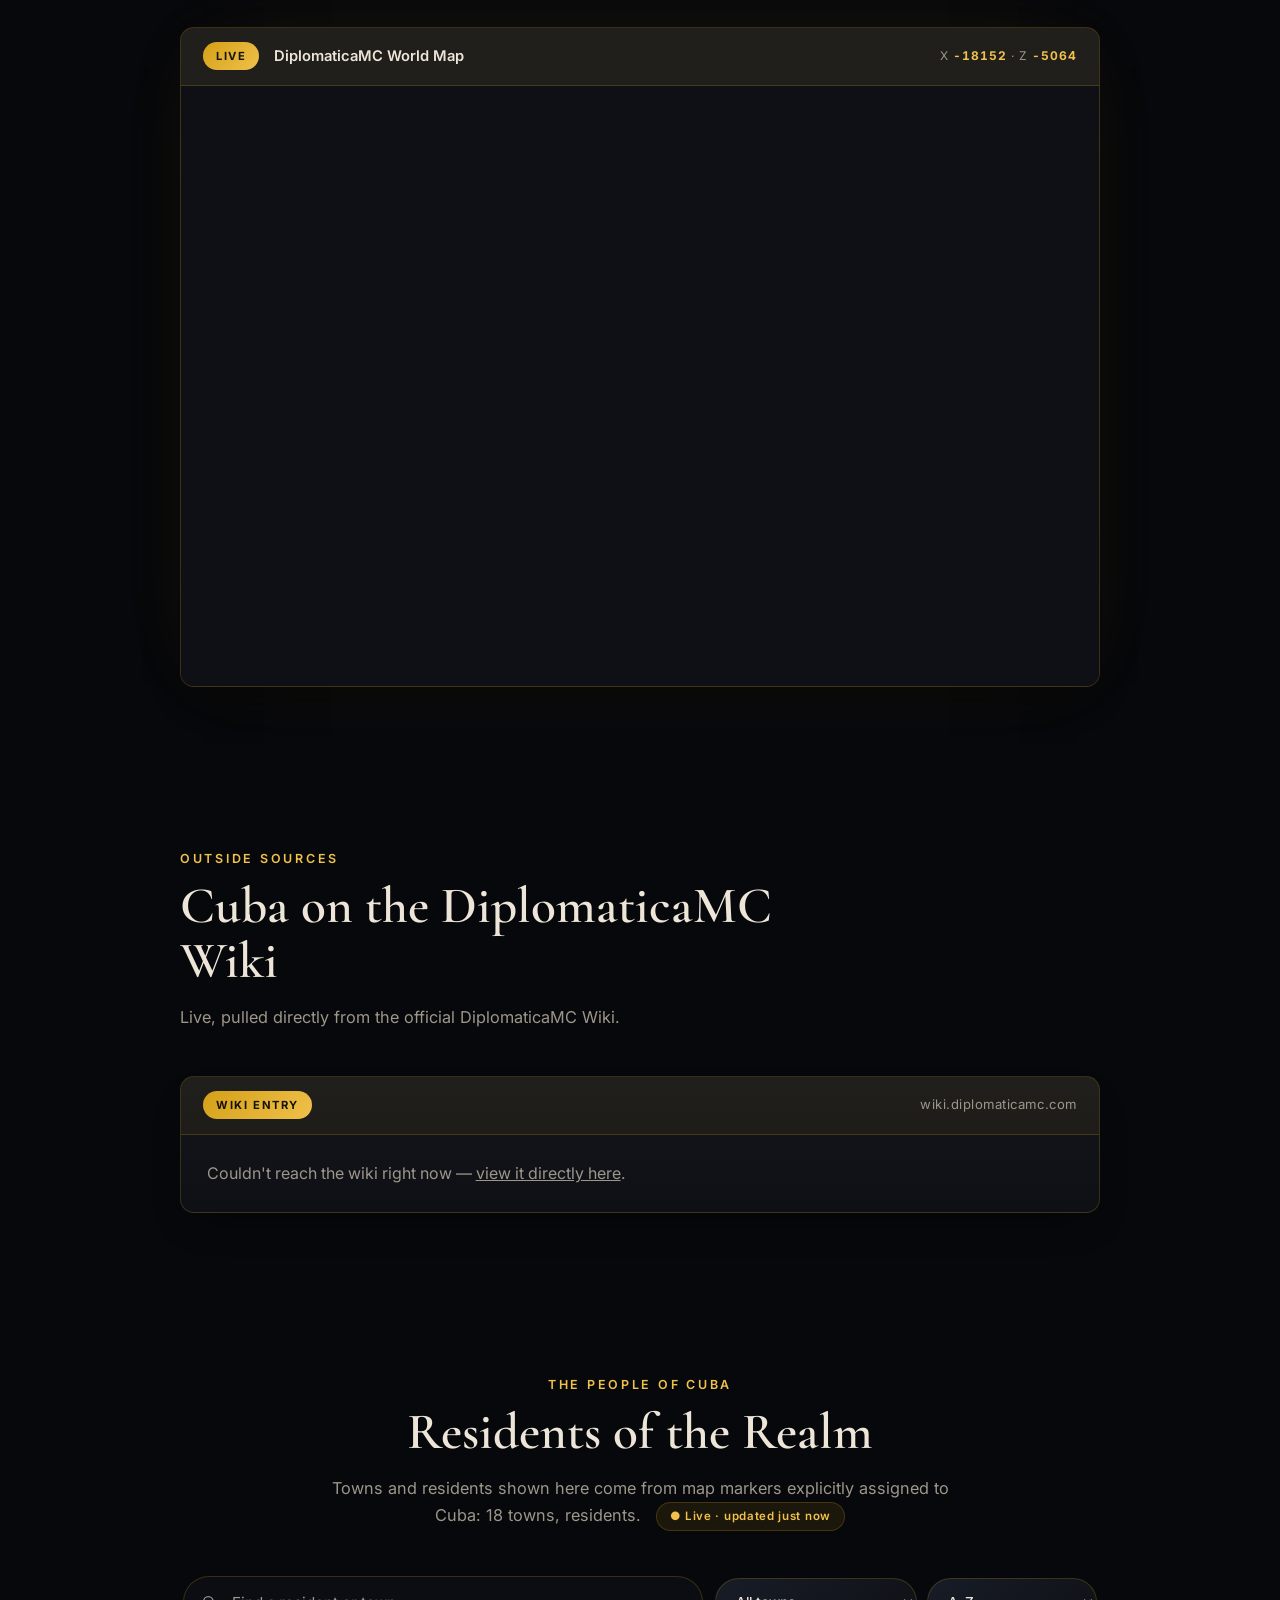
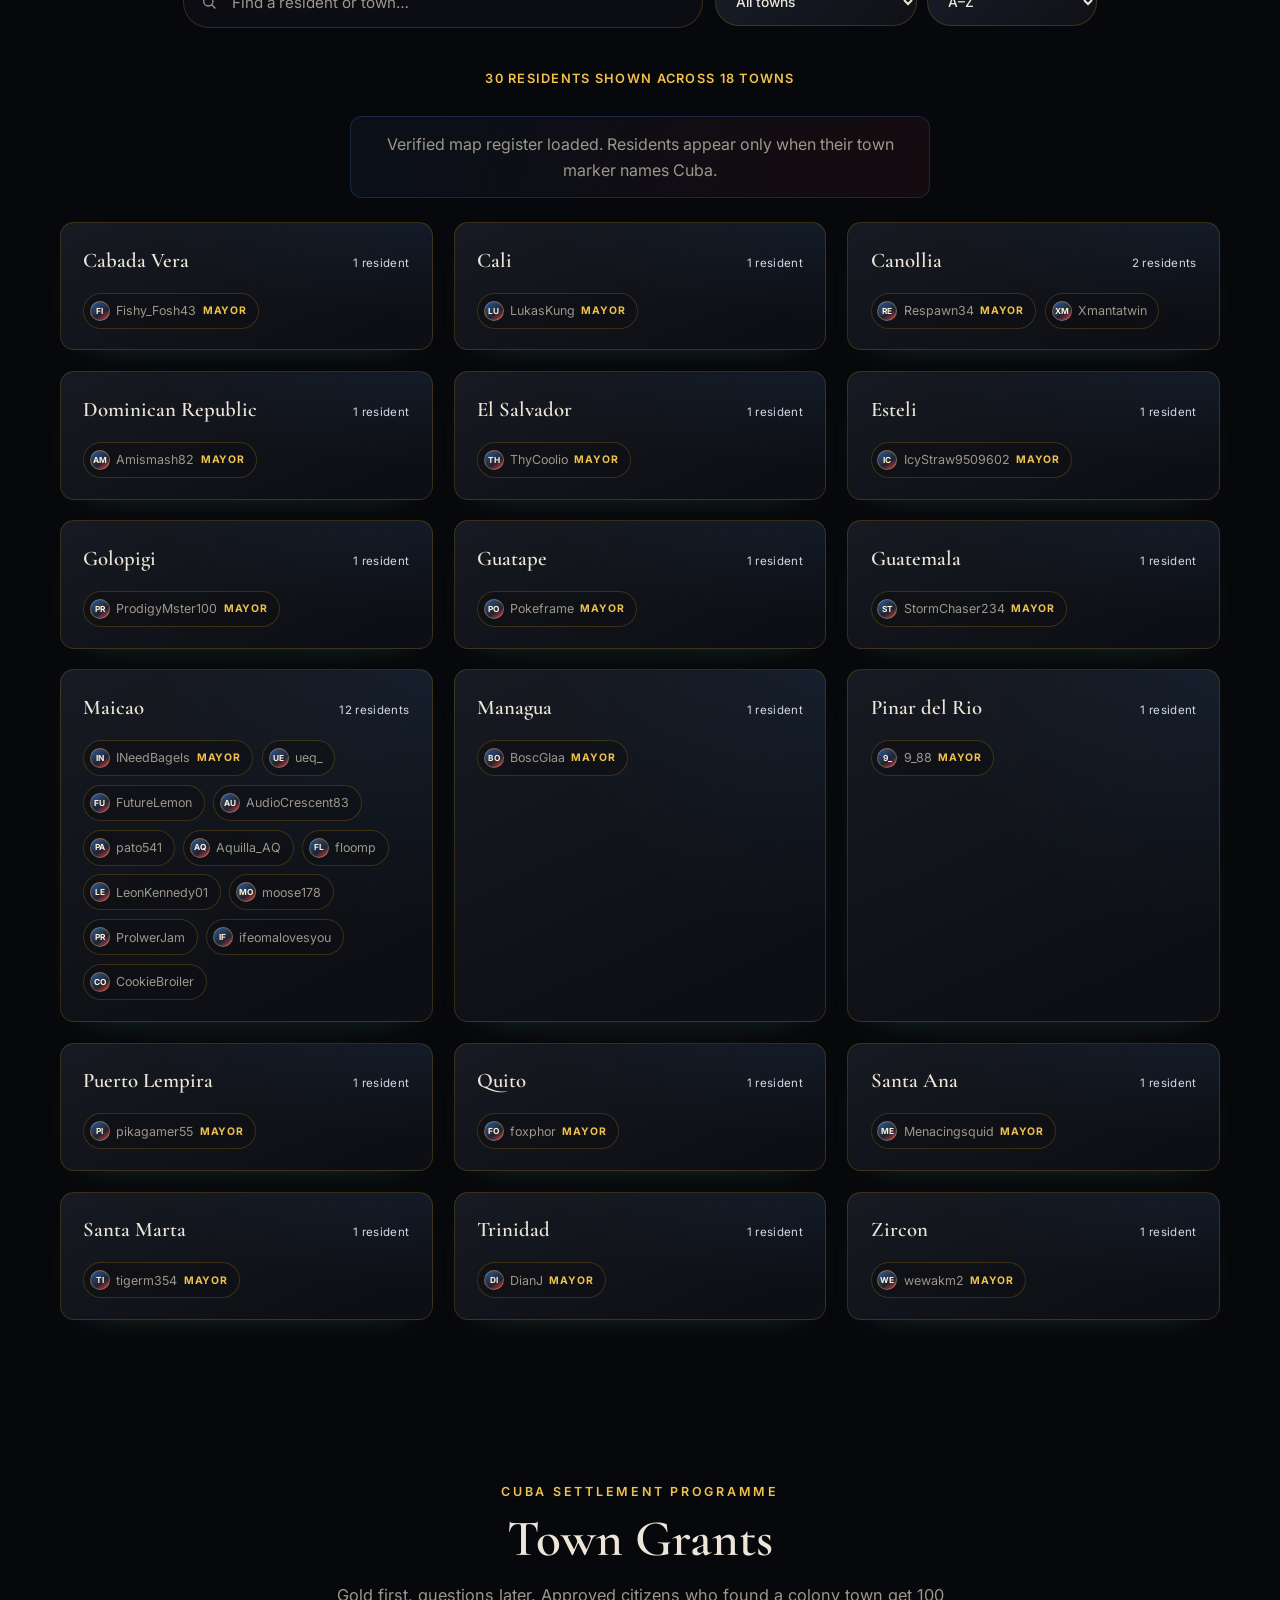
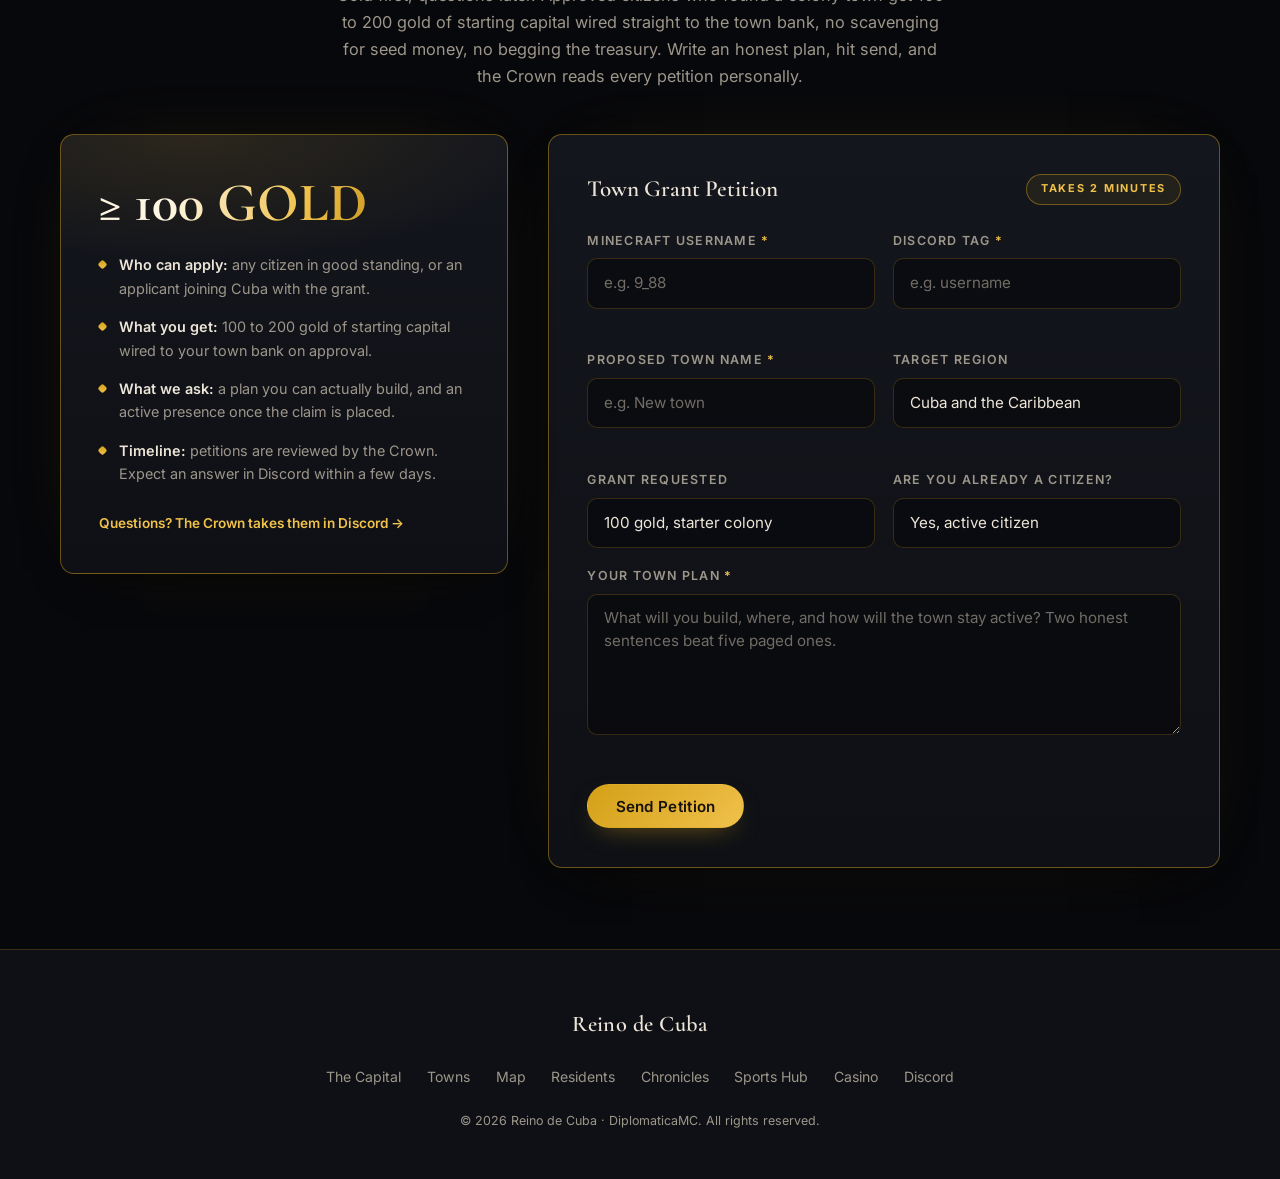
==== commit 804cb292: "Fix profile avatar image handling" ====
--- a/index.html
+++ b/index.html
@@ -160,6 +160,36 @@
       </div>
     </section>
 
+    <section class="explore-section" aria-labelledby="exploreTitle">
+      <div class="container">
+        <div class="explore-heading">
+          <p class="kicker">Choose a starting point</p>
+          <h2 id="exploreTitle">Explore Cuba</h2>
+          <p>Open the live map, search the resident register, or read about town grants.</p>
+        </div>
+        <nav class="explore-grid" aria-label="Explore Cuba">
+          <a class="explore-card" href="#map">
+            <span class="explore-number" aria-hidden="true">01</span>
+            <span class="explore-card-title">Live claim map</span>
+            <span class="explore-card-copy">View current claims on the DiplomaticaMC world map.</span>
+            <span class="explore-card-link">Explore the map <span aria-hidden="true">&rarr;</span></span>
+          </a>
+          <a class="explore-card" href="#citizens">
+            <span class="explore-number" aria-hidden="true">02</span>
+            <span class="explore-card-title">Resident register</span>
+            <span class="explore-card-copy">Search towns and residents listed by Cuba map markers.</span>
+            <span class="explore-card-link">Find a resident <span aria-hidden="true">&rarr;</span></span>
+          </a>
+          <a class="explore-card" href="#grants">
+            <span class="explore-number" aria-hidden="true">03</span>
+            <span class="explore-card-title">Town grants</span>
+            <span class="explore-card-copy">Read the programme details and submit a town petition.</span>
+            <span class="explore-card-link">View the programme <span aria-hidden="true">&rarr;</span></span>
+          </a>
+        </nav>
+      </div>
+    </section>
+
     <!-- ============================================================
          2. THE CAPITAL: Santa Clara, split feature panel
          ============================================================ -->
@@ -276,12 +306,12 @@
           <div class="map-frame-head">
             <span class="wtag">Live</span>
             <span class="map-frame-title">DiplomaticaMC World Map</span>
-            <span class="map-frame-coords">Overworld &middot; Current claims</span>
+            <span class="map-frame-coords">X <strong>-18152</strong> &middot; Z <strong>-5064</strong></span>
           </div>
           <div class="map-box">
-            <iframe src="https://map.diplomaticamc.com/?worldname=minecraft_overworld&amp;mapname=surface&amp;zoom=1"
+            <iframe id="claimMap" src="https://map.diplomaticamc.com/?worldname=minecraft_overworld&amp;mapname=surface&amp;zoom=2&amp;x=-18152&amp;z=-5064"
                     width="100%" height="600" frameborder="0" loading="lazy" allowfullscreen
-                    title="Interactive map of current Cuba claims"></iframe>
+                    title="Interactive map centered at X minus 18152, Z minus 5064"></iframe>
           </div>
         </div>
       </div>
@@ -499,7 +529,7 @@
     <div class="profile-modal">
       <div class="profile-head">
         <button class="profile-close" id="profileClose" type="button" aria-label="Close profile">&#10005;</button>
-        <img id="pImg" src="" alt="">
+        <img id="pImg" alt="">
         <div class="p-name" id="pName"></div>
         <div class="p-role" id="pRole"></div>
       </div>
--- a/css/main.css
+++ b/css/main.css
@@ -858,7 +858,15 @@
   font-size: 0.75rem; letter-spacing: 0.08em; text-transform: uppercase;
   color: var(--text-muted);
 }
-@media (max-width: 640px) { .map-frame-coords { display: none; } }
+.map-frame-coords strong {
+  color: var(--gold-bright);
+  font-variant-numeric: tabular-nums;
+}
+@media (max-width: 640px) {
+  .map-frame-head { flex-wrap: wrap; }
+  .map-frame-coords { display: block; width: 100%; margin-left: 0; }
+  .map-frame-coords { font-size: 0.67rem; letter-spacing: 0.04em; }
+}
 .map-box { background: var(--surface); }
 .map-box iframe { display: block; border: 0; min-height: 420px; }
 
@@ -1533,6 +1541,7 @@
   image-rendering: pixelated;
   border: 1px solid var(--gold-line-strong);
 }
+.profile-head img[hidden] { display: none; }
 .p-name { font-family: var(--font-serif); font-size: 1.6rem; font-weight: 600; }
 .p-role { font-size: 0.8rem; letter-spacing: 0.1em; text-transform: uppercase; color: var(--gold-bright); margin-top: 0.2rem; }
 .profile-body { padding: 0 1.8rem 1.8rem; }
@@ -1954,3 +1963,99 @@
   .town-roster-card,
   .town-roster-card:hover { transform: none; transition: none; }
 }
+
+.explore-section {
+  position: relative;
+  padding: clamp(3.5rem, 7vh, 5rem) 0;
+  border-bottom: 1px solid rgba(212, 160, 23, 0.12);
+  background:
+    radial-gradient(ellipse at 50% 0, rgba(43, 91, 155, 0.12), transparent 68%),
+    linear-gradient(180deg, #0b0d13, var(--bg));
+  scroll-margin-top: 5rem;
+}
+.explore-heading {
+  margin: 0 auto 1.8rem;
+  text-align: center;
+}
+.explore-heading h2 {
+  margin: 0.35rem 0 0.5rem;
+  font-size: clamp(1.9rem, 4vw, 2.6rem);
+}
+.explore-heading > p:last-child {
+  color: var(--text-muted);
+}
+.explore-grid {
+  display: grid;
+  grid-template-columns: repeat(3, minmax(0, 1fr));
+  gap: 1rem;
+}
+.explore-card {
+  position: relative;
+  display: flex;
+  min-height: 205px;
+  flex-direction: column;
+  align-items: flex-start;
+  padding: 1.4rem;
+  overflow: hidden;
+  border: 1px solid rgba(240, 193, 75, 0.2);
+  border-radius: var(--radius);
+  background:
+    radial-gradient(ellipse at 100% 0, rgba(43, 91, 155, 0.13), transparent 58%),
+    linear-gradient(150deg, #171a22, #0d0f14 82%);
+  text-decoration: none;
+  transition: transform 0.25s var(--ease-out), border-color 0.25s var(--ease-out), box-shadow 0.25s var(--ease-out);
+}
+.explore-card:hover {
+  transform: translateY(-3px);
+  border-color: rgba(240, 193, 75, 0.55);
+  box-shadow: 0 18px 38px -28px rgba(43, 91, 155, 0.8);
+}
+.explore-card:focus-visible {
+  outline: 2px solid var(--gold-bright);
+  outline-offset: 3px;
+}
+.explore-number {
+  margin-bottom: 1rem;
+  color: var(--gold-bright);
+  font-size: 0.75rem;
+  font-weight: 700;
+  letter-spacing: 0.16em;
+}
+.explore-card-title {
+  font-family: var(--font-serif);
+  font-size: 1.55rem;
+  font-weight: 600;
+  line-height: 1.15;
+}
+.explore-card-copy {
+  margin-top: 0.45rem;
+  color: var(--text-muted);
+  font-size: 0.9rem;
+}
+.explore-card-link {
+  display: flex;
+  align-items: center;
+  gap: 0.45rem;
+  margin-top: auto;
+  padding-top: 1rem;
+  color: var(--gold-bright);
+  font-size: 0.82rem;
+  font-weight: 600;
+}
+.explore-card-link span {
+  transition: transform 0.2s var(--ease-out);
+}
+.explore-card:hover .explore-card-link span {
+  transform: translateX(3px);
+}
+
+@media (max-width: 760px) {
+  .explore-grid { grid-template-columns: 1fr; }
+  .explore-card { min-height: 170px; }
+}
+
+@media (prefers-reduced-motion: reduce) {
+  .explore-card,
+  .explore-card:hover,
+  .explore-card-link span { transform: none; transition: none; }
+}
